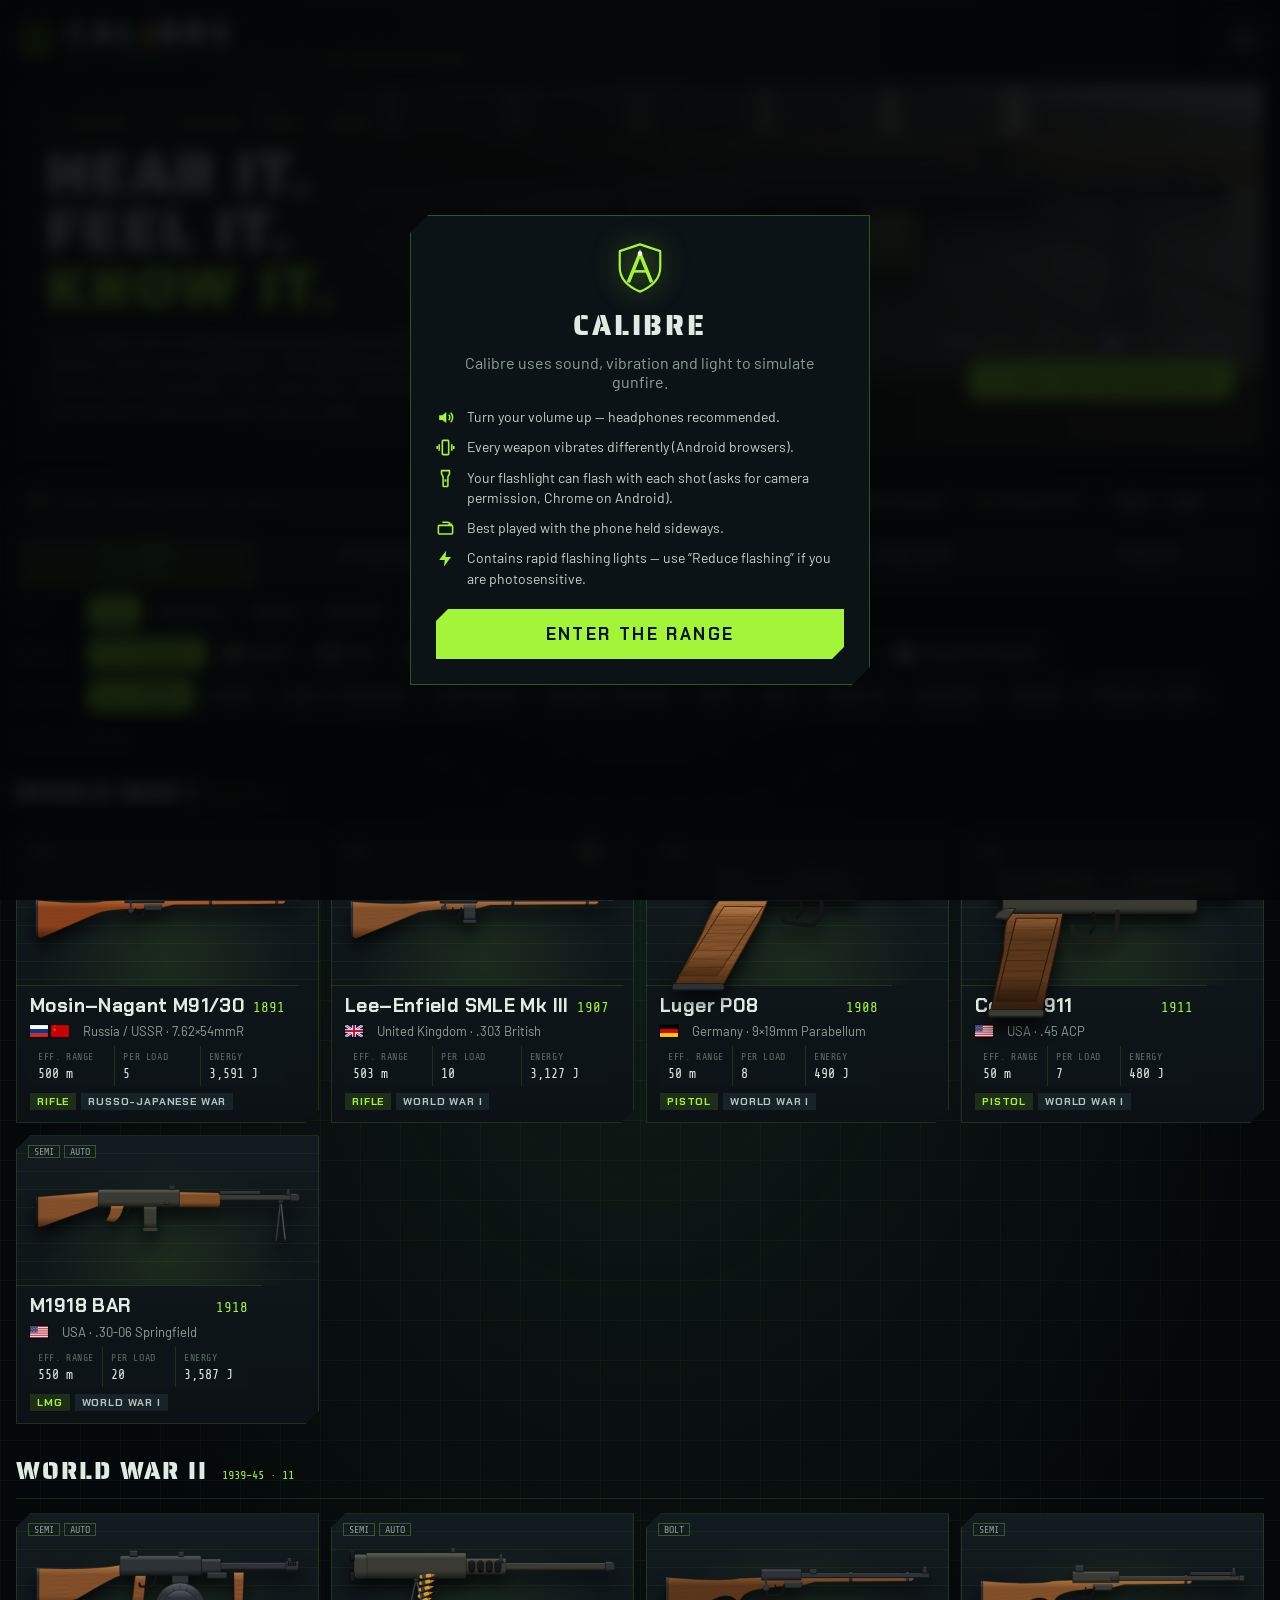
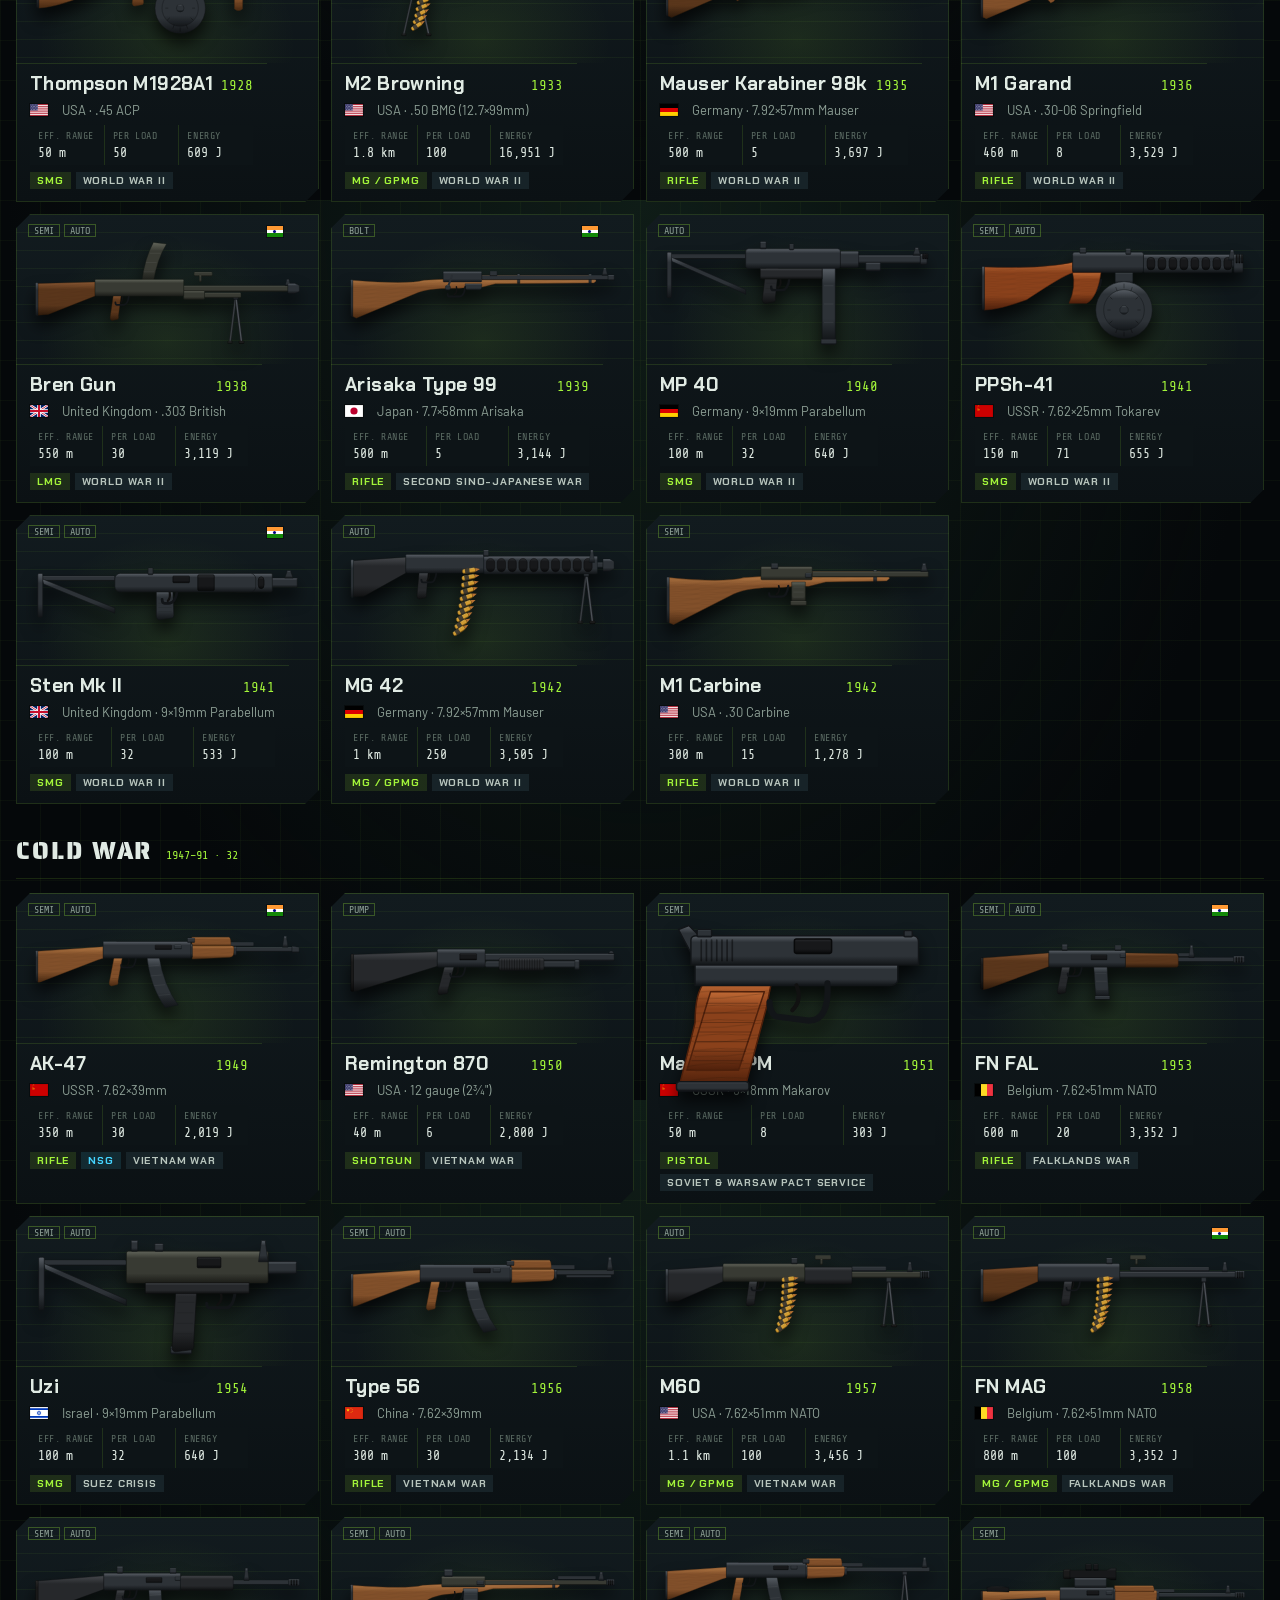
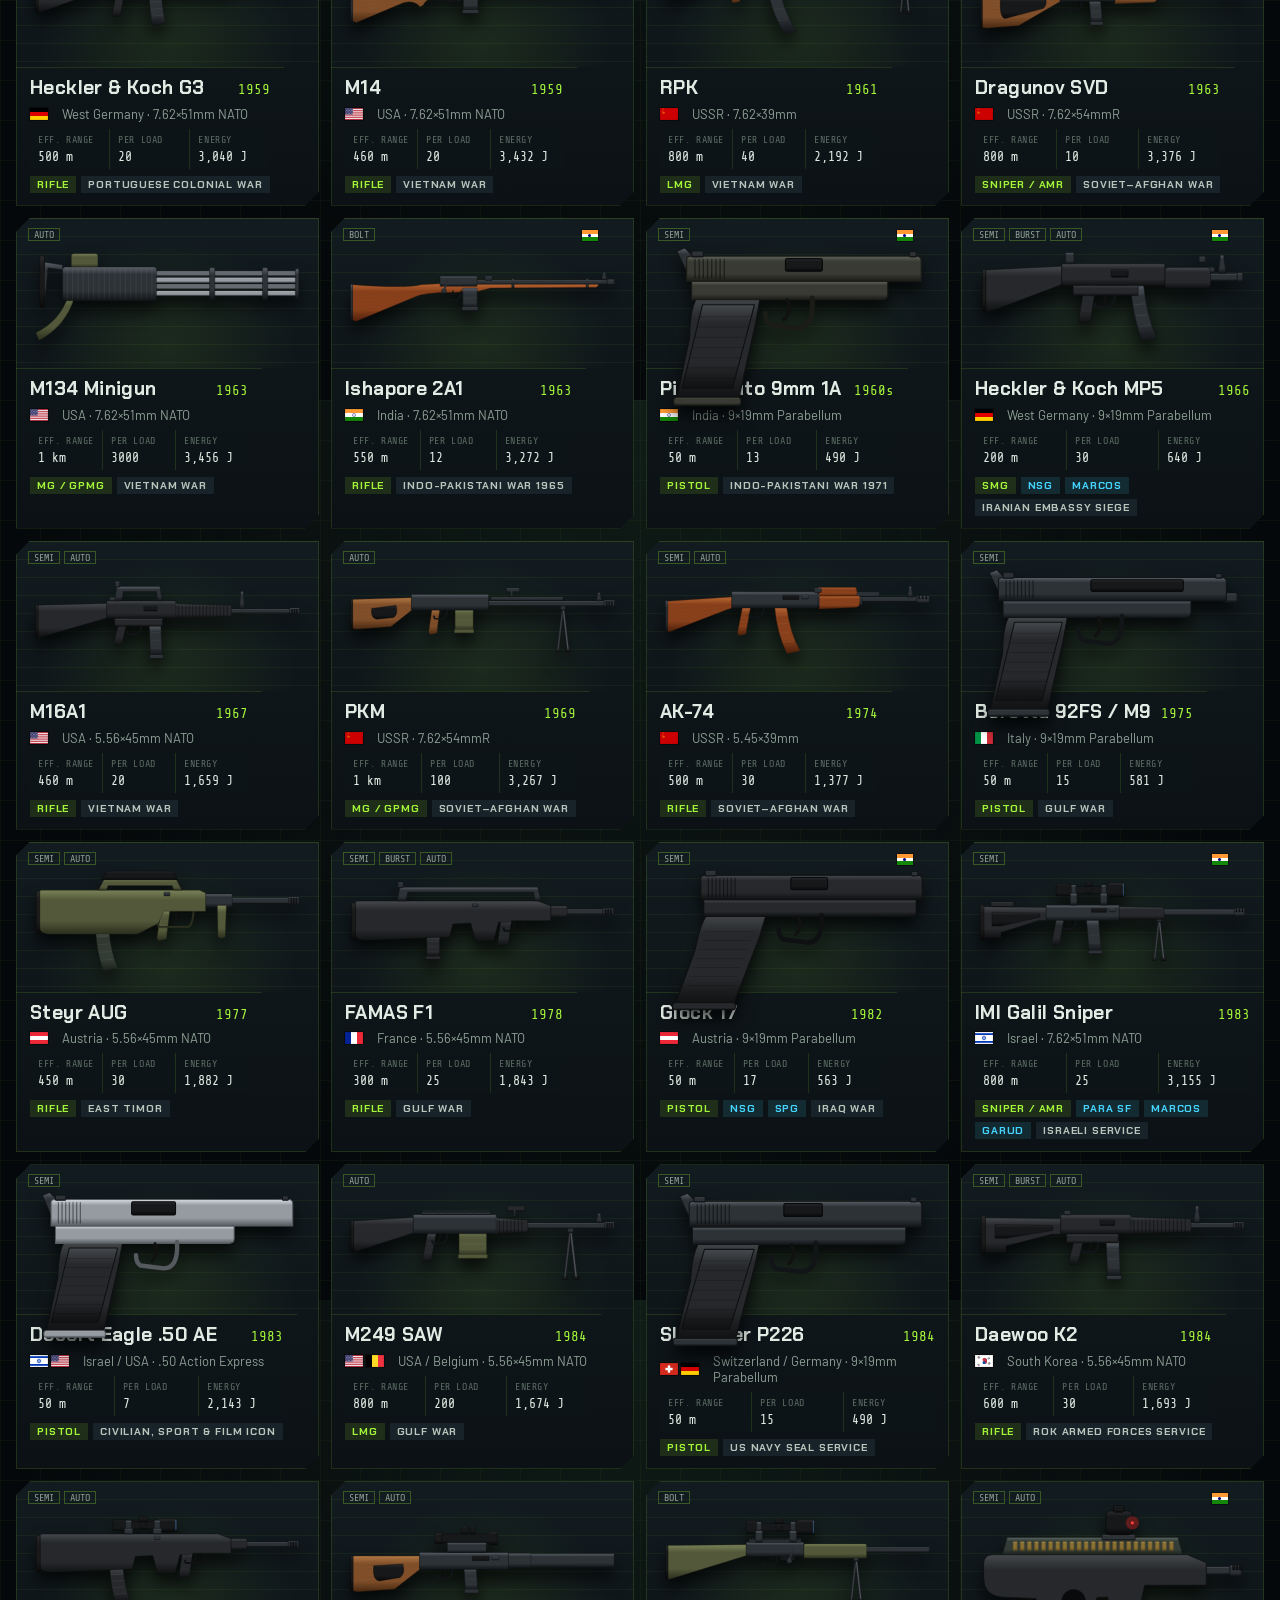
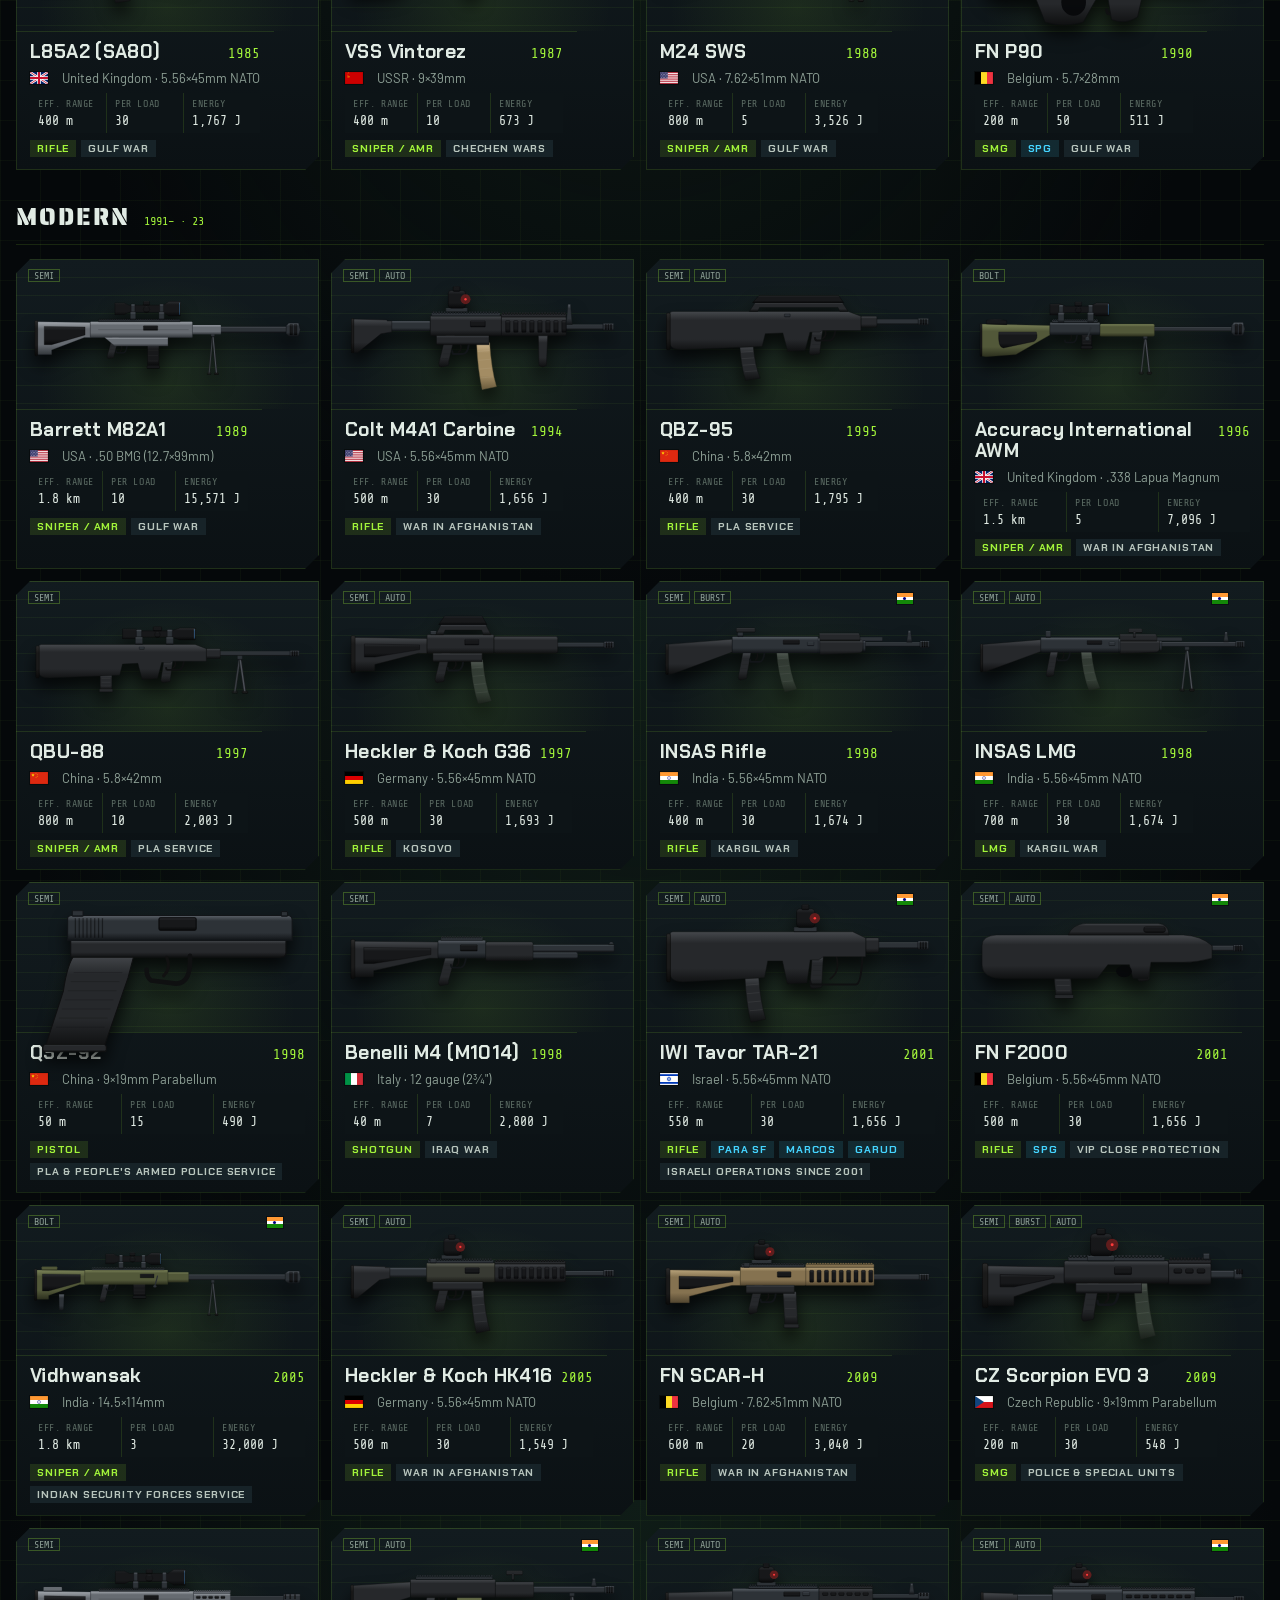
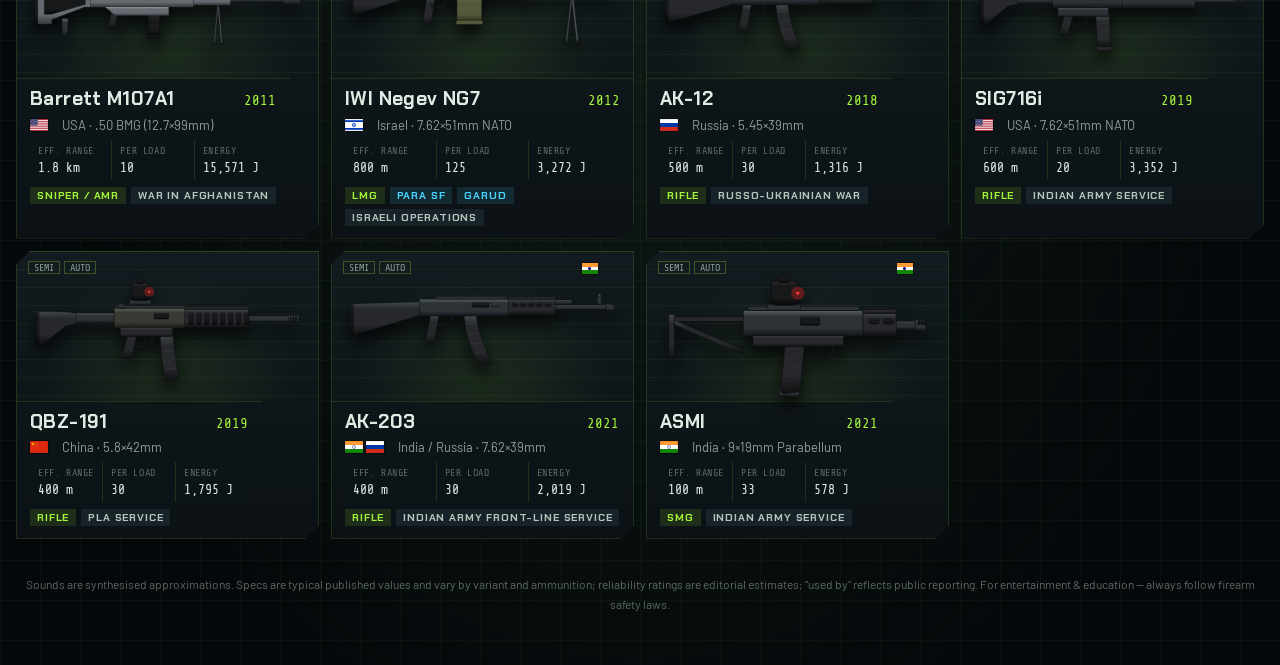
==== index.html @ 533b9656 "Infinite ammo drains the strip, working Feel-one-shot, rebrand to ARTIN Studios - Infinite ammo stil" ====
<!doctype html>
<html lang="en">
<head>
  <meta charset="utf-8" />
  <meta name="viewport" content="width=device-width, initial-scale=1, viewport-fit=cover" />
  <title>Calibre — Gun Simulator &amp; Field Manual · ARTIN Studios</title>
  <meta name="description" content="Calibre by ARTIN Studios — Realistic gun sound simulator with per-weapon vibration and flashlight effects, plus a field manual of famous firearms — including Indian service weapons." />
  <meta name="theme-color" content="#06090b" />
  <link rel="manifest" href="manifest.webmanifest" />
  <link rel="icon" href="icons/icon.svg" type="image/svg+xml" />
  <link rel="apple-touch-icon" href="icons/icon-192.png" />
  <meta name="mobile-web-app-capable" content="yes" />
  <meta name="apple-mobile-web-app-status-bar-style" content="black-translucent" />
  <link rel="preconnect" href="https://fonts.googleapis.com" />
  <link rel="preconnect" href="https://fonts.gstatic.com" crossorigin />
  <link href="https://fonts.googleapis.com/css2?family=Saira+Stencil+One&family=Chakra+Petch:wght@500;600;700&family=Barlow:wght@400;500;600&family=Share+Tech+Mono&display=swap" rel="stylesheet" />
  <link rel="stylesheet" href="css/app.css" />
</head>
<body>
  <svg width="0" height="0" style="position:absolute" aria-hidden="true">
    <defs>
      <symbol id="i-back" viewBox="0 0 24 24"><path d="M15 5l-7 7 7 7" fill="none" stroke="currentColor" stroke-width="2.4" stroke-linecap="square"/></symbol>
      <symbol id="i-next" viewBox="0 0 24 24"><path d="M9 5l7 7-7 7" fill="none" stroke="currentColor" stroke-width="2.4" stroke-linecap="square"/></symbol>
      <symbol id="i-intel" viewBox="0 0 24 24"><path d="M4 4h16v16H4z" fill="none" stroke="currentColor" stroke-width="2"/><path d="M8 9h8M8 13h8M8 17h5" stroke="currentColor" stroke-width="2"/></symbol>
      <symbol id="i-star" viewBox="0 0 24 24"><path d="M12 3l2.7 5.6 6.1.9-4.4 4.3 1 6.1L12 17l-5.4 2.9 1-6.1-4.4-4.3 6.1-.9z" fill="currentColor"/></symbol>
      <symbol id="i-star-o" viewBox="0 0 24 24"><path d="M12 3l2.7 5.6 6.1.9-4.4 4.3 1 6.1L12 17l-5.4 2.9 1-6.1-4.4-4.3 6.1-.9z" fill="none" stroke="currentColor" stroke-width="1.8" stroke-linejoin="round"/></symbol>
      <symbol id="i-gear" viewBox="0 0 24 24"><path d="M12 8.5a3.5 3.5 0 100 7 3.5 3.5 0 000-7z" fill="none" stroke="currentColor" stroke-width="2"/><path d="M19.4 13.5l1.6 1.2-1.8 3.1-1.9-.7a7 7 0 01-1.7 1l-.3 2h-3.6l-.3-2a7 7 0 01-1.7-1l-1.9.7-1.8-3.1 1.6-1.2a7 7 0 010-2l-1.6-1.2 1.8-3.1 1.9.7a7 7 0 011.7-1l.3-2h3.6l.3 2a7 7 0 011.7 1l1.9-.7 1.8 3.1-1.6 1.2a7 7 0 010 2z" fill="none" stroke="currentColor" stroke-width="1.6" stroke-linejoin="round"/></symbol>
      <symbol id="i-full" viewBox="0 0 24 24"><path d="M4 9V4h5M15 4h5v5M20 15v5h-5M9 20H4v-5" fill="none" stroke="currentColor" stroke-width="2.2"/></symbol>
      <symbol id="i-sound" viewBox="0 0 24 24"><path d="M4 9h4l5-4v14l-5-4H4z" fill="currentColor"/><path d="M16 8.5a5 5 0 010 7M18.5 6a8.5 8.5 0 010 12" fill="none" stroke="currentColor" stroke-width="2"/></symbol>
      <symbol id="i-vibe" viewBox="0 0 24 24"><rect x="8" y="3" width="8" height="18" rx="1" fill="none" stroke="currentColor" stroke-width="2"/><path d="M4 8v8M20 8v8M1.5 10v4M22.5 10v4" stroke="currentColor" stroke-width="2"/></symbol>
      <symbol id="i-flash" viewBox="0 0 24 24"><path d="M13 2L4 14h7l-1 8 9-12h-7z" fill="currentColor"/></symbol>
      <symbol id="i-torch" viewBox="0 0 24 24"><path d="M7 2h10v4l-2 4v11a1 1 0 01-1 1h-4a1 1 0 01-1-1V10L7 6z" fill="none" stroke="currentColor" stroke-width="2" stroke-linejoin="round"/><path d="M12 13v3" stroke="currentColor" stroke-width="2.4"/></symbol>
      <symbol id="i-shake" viewBox="0 0 24 24"><rect x="7" y="4" width="10" height="16" rx="1" transform="rotate(-12 12 12)" fill="none" stroke="currentColor" stroke-width="2"/><path d="M3 7l-1 3M21 14l1 3M4 15l-1 2M20 6l1-2" stroke="currentColor" stroke-width="2"/></symbol>
      <symbol id="i-map" viewBox="0 0 24 24"><path d="M2 19l6-10 4 6 3-4 7 8z" fill="none" stroke="currentColor" stroke-width="2" stroke-linejoin="round"/><circle cx="17" cy="6" r="2.4" fill="currentColor"/></symbol>
      <symbol id="i-reload" viewBox="0 0 24 24"><path d="M20 12a8 8 0 11-2.3-5.6" fill="none" stroke="currentColor" stroke-width="2.4"/><path d="M20 4v5h-5" fill="none" stroke="currentColor" stroke-width="2.4"/></symbol>
      <symbol id="i-search" viewBox="0 0 24 24"><circle cx="11" cy="11" r="7" fill="none" stroke="currentColor" stroke-width="2.2"/><path d="M20 20l-4-4" stroke="currentColor" stroke-width="2.4"/></symbol>
      <symbol id="i-close" viewBox="0 0 24 24"><path d="M6 6l12 12M18 6L6 18" stroke="currentColor" stroke-width="2.4"/></symbol>
      <symbol id="i-play" viewBox="0 0 24 24"><path d="M7 4l13 8-13 8z" fill="currentColor"/></symbol>
      <symbol id="i-rotate" viewBox="0 0 24 24"><rect x="3" y="8" width="18" height="11" rx="1.5" fill="none" stroke="currentColor" stroke-width="2"/><path d="M8 4h6a4 4 0 014 4" fill="none" stroke="currentColor" stroke-width="2"/><path d="M16 6l2 2 2-2" fill="none" stroke="currentColor" stroke-width="2"/></symbol>
      <symbol id="i-mark" viewBox="0 0 64 64"><path class="v-hex" pathLength="1" d="M32 4 L56 12 V31 C56 45 46 54 32 60 C18 54 8 45 8 31 V12 Z" fill="none" stroke="currentColor" stroke-width="2.6" stroke-linejoin="round"/>
        <g class="v-bolt" fill="none" stroke="currentColor" stroke-width="4.2" stroke-linecap="square" stroke-linejoin="miter">
          <path pathLength="1" d="M19 47 L32 15 L45 47"/>
        </g>
        <path class="v-ticks" pathLength="1" d="M24 36 H40" fill="none" stroke="currentColor" stroke-width="3" stroke-linecap="square"/>
        <circle class="v-core" cx="32" cy="15" r="2.8" fill="#fff"/></symbol>
      <symbol id="i-bullet" viewBox="0 0 10 40"><path d="M5 0 Q10 8 9.4 14 L9.4 16 L0.6 16 L0.6 14 Q0 8 5 0Z" fill="#c26d3a"/><rect x="0.6" y="16" width="8.8" height="22" fill="#d6a84a"/><rect x="0" y="37" width="10" height="3" fill="#a07a2a"/></symbol>
      <symbol id="i-logo" viewBox="0 0 32 32"><path d="M16 2l12 7v14l-12 7-12-7V9z" fill="none" stroke="currentColor" stroke-width="2"/><circle cx="16" cy="16" r="6" fill="none" stroke="currentColor" stroke-width="2"/><path d="M16 6v5M16 21v5M6 16h5M21 16h5" stroke="currentColor" stroke-width="2"/><circle cx="16" cy="16" r="1.8" fill="currentColor"/></symbol>
    </defs>
  </svg>

  <!-- ============================== SPLASH ============================== -->
  <div class="splash" id="splash" aria-hidden="true">
    <div class="splash-in">
      <svg class="splash-mark" viewBox="0 0 64 64"><path class="v-hex" pathLength="1" d="M32 4 L56 12 V31 C56 45 46 54 32 60 C18 54 8 45 8 31 V12 Z" fill="none" stroke="currentColor" stroke-width="2.6" stroke-linejoin="round"/>
        <g class="v-bolt" fill="none" stroke="currentColor" stroke-width="4.2" stroke-linecap="square" stroke-linejoin="miter">
          <path pathLength="1" d="M19 47 L32 15 L45 47"/>
        </g>
        <path class="v-ticks" pathLength="1" d="M24 36 H40" fill="none" stroke="currentColor" stroke-width="3" stroke-linecap="square"/>
        <circle class="v-core" cx="32" cy="15" r="2.8" fill="#fff"/></svg>
      <div class="splash-studio">ARTIN <span>STUDIOS</span></div>
      <div class="splash-game wordmark">CAL<svg class="bi"><use href="#i-bullet"/></svg>BRE</div>
    </div>
  </div>

  <!-- ============================== ARMORY ============================== -->
  <main id="view-armory" class="view" aria-label="Armory">
    <header class="arm-head">
      <div class="brand">
        <svg class="brand-mark"><use href="#i-mark"/></svg>
        <div><h1 class="wordmark">CAL<svg class="bi"><use href="#i-bullet"/></svg>BRE</h1><p>Gun simulator · Field manual · <b>by ARTIN Studios</b></p></div>
      </div>
      <button class="icon-btn" data-action="settings" aria-label="Settings"><svg><use href="#i-gear"/></svg></button>
    </header>

    <section class="hero" id="hero">
      <div class="hero-scene" id="hero-scene"></div>
      <div class="hero-copy">
        <span class="eyebrow"><span id="stat-count">0</span> weapons · <span id="stat-countries">0</span> nations · 1891 → today</span>
        <h2>Hear it.<br />Feel it.<br /><em>Know it.</em></h2>
        <p>Every weapon has its own synthesised report, its own vibration signature and its own muzzle flash — mirrored through your phone's motor and flashlight. Then study range, ammunition, heat and how it holds up in desert, snow or jungle.</p>
      </div>
      <button class="hero-feat" id="hero-feat"></button>
    </section>

    <section class="filters" aria-label="Filters">
      <div class="filter-top">
        <label class="search"><svg><use href="#i-search"/></svg><input id="q" type="search" placeholder="Search: AK, Kargil, NSG, 7.62, India…" autocomplete="off" /></label>
        <button class="chip chip-india" id="india-only" aria-pressed="false"><i class="tri"></i>Indian service &amp; origin</button>
        <button class="chip chip-fav" id="fav-only" aria-pressed="false"><svg><use href="#i-star"/></svg>Favorites</button>
        <select id="sort" aria-label="Sort">
          <option value="year">Sort · Year</option>
          <option value="name">Sort · Name</option>
          <option value="range">Sort · Range</option>
          <option value="energy">Sort · Power</option>
          <option value="rpm">Sort · Fire rate</option>
          <option value="recoil">Sort · Recoil</option>
        </select>
      </div>
      <div class="seg" id="era-tabs" role="tablist" aria-label="Era"></div>
      <div class="frow"><span class="flabel">Type</span><div class="chips" id="type-chips" role="group" aria-label="Type"></div></div>
      <div class="frow"><span class="flabel">Origin</span><div class="chips" id="region-chips" role="group" aria-label="Origin"></div></div>
      <div class="frow"><span class="flabel">Used by</span><div class="chips" id="user-chips" role="group" aria-label="Used by"></div></div>
    </section>

    <p class="result-count" id="result-count"></p>
    <section id="grid" class="grid" aria-live="polite"></section>
    <p class="empty" id="empty" hidden>No weapons match those filters.</p>

    <footer class="foot">
      <p>Sounds are synthesised approximations. Specs are typical published values and vary by variant and ammunition; reliability ratings are editorial estimates; "used by" reflects public reporting. For entertainment &amp; education — always follow firearm safety laws.</p>
    </footer>
  </main>

  <!-- ============================== SIMULATOR ============================== -->
  <main id="view-sim" class="view" hidden aria-label="Simulator">
    <section class="stage" id="stage">
      <div class="scene" id="scene"></div>
      <canvas id="weather" class="weather"></canvas>
      <div class="vignette"></div>
      <div class="gun-shadow" id="gun-shadow"></div>
      <div class="gun-wrap" id="gun-wrap"></div>
      <canvas id="fx" class="fx"></canvas>
      <i class="bracket tl"></i><i class="bracket tr"></i><i class="bracket bl"></i><i class="bracket br"></i>

      <header class="sim-top">
        <div class="sim-left">
          <button class="icon-btn" data-action="back" aria-label="Back to armory"><svg><use href="#i-back"/></svg></button>
          <button class="icon-btn" data-action="info" aria-label="Field manual"><svg><use href="#i-intel"/></svg></button>
          <button class="icon-btn fav" data-action="fav" aria-label="Favorite"><svg><use href="#i-star-o"/></svg></button>
        </div>
        <div class="sim-title">
          <h1 id="w-name">—</h1>
          <p id="w-meta"></p>
        </div>
        <div class="sim-right" role="toolbar" aria-label="Effects">
          <button class="tog" data-tog="sound" aria-label="Sound" title="Sound"><svg><use href="#i-sound"/></svg></button>
          <button class="tog" data-tog="vibrate" aria-label="Vibration" title="Vibration"><svg><use href="#i-vibe"/></svg></button>
          <button class="tog" data-tog="flash" aria-label="Screen flash" title="Screen flash"><svg><use href="#i-flash"/></svg></button>
          <button class="tog" data-tog="torch" aria-label="Flashlight" title="Camera flashlight"><svg><use href="#i-torch"/></svg></button>
          <button class="tog" data-tog="shake" aria-label="Shake to fire" title="Shake to fire"><svg><use href="#i-shake"/></svg></button>
          <span class="divider"></span>
          <button class="icon-btn" data-action="scenes" aria-label="Environment" title="Environment"><svg><use href="#i-map"/></svg></button>
          <button class="icon-btn" data-action="settings" aria-label="Settings"><svg><use href="#i-gear"/></svg></button>
          <button class="icon-btn" data-action="fullscreen" aria-label="Fullscreen"><svg><use href="#i-full"/></svg></button>
        </div>
      </header>

      <aside class="intel" id="intel" aria-label="Key points"></aside>
      <button class="env-tag" id="env-tag" data-action="scenes"></button>

      <button class="nav prev" data-action="prev" aria-label="Previous weapon"><svg><use href="#i-back"/></svg></button>
      <button class="nav next" data-action="next" aria-label="Next weapon"><svg><use href="#i-next"/></svg></button>
      <div class="hint" id="hint">Tap &amp; hold the weapon to fire</div>
      <div class="reload-banner" id="reload-banner" hidden>EMPTY — RELOAD</div>
    </section>

    <section class="hud">
      <div class="modes" id="modes" role="radiogroup" aria-label="Fire mode"></div>
      <div class="ammo">
        <div class="ammo-strip" id="ammo-strip"></div>
        <div class="ammo-meta"><span id="ammo-count">0 / 0</span><span id="ammo-cal"></span><span id="heat-wrap" title="Barrel heat"><b>HEAT</b><i class="heat"><i id="heat"></i></i></span></div>
      </div>
      <div class="hud-actions">
        <div class="rmode" role="group" aria-label="Reload mode"><span>RELOAD</span><div><button data-action="rmode" data-rmode="manual" aria-pressed="true" title="You reload by tapping RELOAD (or R)">MANUAL</button><button data-action="rmode" data-rmode="auto" aria-pressed="false" title="Reloads automatically when empty">AUTO</button></div></div>
        <button class="reload" data-action="reload" aria-label="Reload"><svg><use href="#i-reload"/></svg><span>Reload</span><i class="ring"></i></button>
        <button class="trigger" id="trigger" aria-label="Fire"><span>FIRE</span></button>
      </div>
    </section>

    <aside class="manual" id="manual" aria-label="Field manual">
      <div class="manual-handle" data-action="info"></div>
      <header class="manual-head">
        <h2 id="manual-title">Field manual</h2>
        <button class="icon-btn sm" data-action="info" aria-label="Close"><svg><use href="#i-close"/></svg></button>
      </header>
      <nav class="tabs" id="tabs" role="tablist">
        <button role="tab" data-tab="intel" aria-selected="true">Key points</button>
        <button role="tab" data-tab="overview">History</button>
        <button role="tab" data-tab="how">Mechanism</button>
        <button role="tab" data-tab="feel">Feel</button>
      </nav>
      <div class="tab-body" id="tab-body"></div>
    </aside>
    <div class="flash-overlay" id="flash-overlay"></div>

    <div class="rotate" id="rotate" hidden>
      <svg><use href="#i-rotate"/></svg>
      <p>Rotate your phone for the full range experience</p>
      <button class="btn-ghost" id="rotate-skip">Continue in portrait</button>
    </div>
  </main>

  <!-- ============================== DIALOGS ============================== -->
  <dialog id="scenes" class="sheet wide">
    <form method="dialog">
      <header><h2>Environment</h2><button class="icon-btn sm" value="close" aria-label="Close"><svg><use href="#i-close"/></svg></button></header>
      <p class="set-note">Changes the backdrop, echo, what the cases land on, weather — and shows how reliable the current weapon is there.</p>
      <div class="scene-grid" id="scene-grid"></div>
    </form>
  </dialog>

  <dialog id="settings" class="sheet">
    <form method="dialog">
      <header><h2>Settings</h2><button class="icon-btn sm" value="close" aria-label="Close"><svg><use href="#i-close"/></svg></button></header>
      <div class="set-grid">
        <label class="set"><span>Gun volume</span><input type="range" id="s-volume" min="0" max="1" step="0.05" /></label>
        <label class="set"><span>Ambient sound</span><input type="range" id="s-amb" min="0" max="1" step="0.05" /></label>
        <label class="set"><span>Vibration strength</span><input type="range" id="s-haptic" min="0.4" max="1.6" step="0.1" /></label>
        <label class="set sw"><span>Infinite ammo</span><input type="checkbox" id="s-infinite" /></label>
        <label class="set sw"><span>Auto reload when empty</span><input type="checkbox" id="s-autoreload" /></label>
        <label class="set sw"><span>Recoil &amp; camera shake</span><input type="checkbox" id="s-recoil" /></label>
        <label class="set sw"><span>Shell casings &amp; smoke</span><input type="checkbox" id="s-particles" /></label>
        <label class="set sw"><span>Weather effects</span><input type="checkbox" id="s-weather" /></label>
        <label class="set sw"><span>Reduce flashing (photosensitivity)</span><input type="checkbox" id="s-softflash" /></label>
      </div>
      <p class="set-note" id="cap-note"></p>
      <p class="set-keys"><b>Keyboard:</b> <kbd>Space</kbd> fire · <kbd>R</kbd> reload · <kbd>M</kbd> mode · <kbd>←</kbd><kbd>→</kbd> switch · <kbd>E</kbd> environment · <kbd>I</kbd> manual · <kbd>F</kbd> fullscreen</p>
    </form>
  </dialog>

  <div class="gate" id="gate" hidden>
    <div class="gate-card">
      <svg class="gate-mark"><use href="#i-mark"/></svg>
      <h2>Calibre</h2>
      <p>Calibre uses sound, vibration and light to simulate gunfire.</p>
      <ul>
        <li><svg><use href="#i-sound"/></svg><span>Turn your volume up — headphones recommended.</span></li>
        <li><svg><use href="#i-vibe"/></svg><span>Every weapon vibrates differently (Android browsers).</span></li>
        <li><svg><use href="#i-torch"/></svg><span>Your flashlight can flash with each shot (asks for camera permission, Chrome on Android).</span></li>
        <li><svg><use href="#i-rotate"/></svg><span>Best played with the phone held sideways.</span></li>
        <li><svg><use href="#i-flash"/></svg><span>Contains rapid flashing lights — use “Reduce flashing” if you are photosensitive.</span></li>
      </ul>
      <button class="btn-primary" id="gate-go">Enter the range</button>
    </div>
  </div>

  <div class="toast" id="toast" role="status" aria-live="polite"></div>
  <script type="module" src="js/app.js"></script>
</body>
</html>
---- css/app.css ----
/* ARSENAL — tactical HUD theme */
:root {
  --bg: #05080a;
  --bg-2: #0a0f12;
  --panel: rgba(9, 15, 18, 0.82);
  --panel-solid: #0c1316;
  --panel-2: #111a1e;
  --panel-3: #172328;
  --line: rgba(163, 245, 58, 0.13);
  --line-2: rgba(163, 245, 58, 0.28);
  --text: #e1ebe4;
  --muted: #8ea096;
  --dim: #5b6b63;
  --acc: #a3f53a;
  --acc-ink: #0b1402;
  --acc-soft: rgba(163, 245, 58, 0.12);
  --cyan: #45d4ff;
  --red: #ff3b3b;
  --amber: #ffc23a;
  --brass: #d8a94a;
  --cut: 10px;
  --f-display: 'Saira Stencil One', 'Impact', sans-serif;
  --f-ui: 'Chakra Petch', 'Barlow', system-ui, sans-serif;
  --f-body: 'Barlow', system-ui, -apple-system, 'Segoe UI', sans-serif;
  --f-mono: 'Share Tech Mono', ui-monospace, monospace;
  --safe-l: env(safe-area-inset-left, 0px);
  --safe-r: env(safe-area-inset-right, 0px);
  --safe-b: env(safe-area-inset-bottom, 0px);
  color-scheme: dark;
}

* { box-sizing: border-box; }
html, body { margin: 0; height: 100%; }
body {
  background: var(--bg);
  background-image:
    linear-gradient(rgba(163, 245, 58, 0.035) 1px, transparent 1px),
    linear-gradient(90deg, rgba(163, 245, 58, 0.035) 1px, transparent 1px),
    radial-gradient(ellipse at 50% 0%, #0f1c17, transparent 70%);
  background-size: 40px 40px, 40px 40px, 100% 100%;
  color: var(--text); font-family: var(--f-body); -webkit-font-smoothing: antialiased; -webkit-tap-highlight-color: transparent;
  overflow-x: hidden;
}
button, select, input { font: inherit; color: inherit; }
button { cursor: pointer; }
[hidden] { display: none !important; }
svg { display: block; }
:focus-visible { outline: 2px solid var(--acc); outline-offset: 2px; }

.cut, .icon-btn, .chip, .card, .btn-primary, .btn-ghost, .mode, .reload, .tile, .sheet, .gate-card, .hero, .search, select, .seg, .intel, .env-tag, .scene-card {
  clip-path: polygon(var(--cut) 0, 100% 0, 100% calc(100% - var(--cut)), calc(100% - var(--cut)) 100%, 0 100%, 0 var(--cut));
}

/* ---------------------------------------------------------- controls */
.icon-btn {
  --cut: 7px; width: 42px; height: 42px; border: 0; display: grid; place-items: center; flex: none;
  background: linear-gradient(180deg, rgba(30, 44, 40, 0.9), rgba(12, 19, 22, 0.9)); color: var(--text);
  box-shadow: inset 0 0 0 1px var(--line-2); transition: color 0.15s, background 0.15s, transform 0.1s;
}
.icon-btn svg { width: 20px; height: 20px; }
.icon-btn:hover { color: var(--acc); }
.icon-btn:active { transform: scale(0.93); }
.icon-btn.sm { width: 34px; height: 34px; }
.icon-btn.sm svg { width: 16px; height: 16px; }
.icon-btn.fav.on { color: var(--amber); }

.chip {
  --cut: 6px; display: inline-flex; align-items: center; gap: 7px; padding: 7px 13px; border: 0; white-space: nowrap;
  background: var(--panel-2); color: var(--muted); box-shadow: inset 0 0 0 1px var(--line);
  font-family: var(--f-ui); font-weight: 600; font-size: 14px; letter-spacing: 0.04em; text-transform: uppercase; transition: all 0.15s;
}
.chip svg { width: 14px; height: 14px; }
.chip:hover { color: var(--text); }
.chip[aria-pressed='true'] { background: var(--acc); color: var(--acc-ink); box-shadow: none; }
.chip-fav svg { color: var(--amber); }
.chip-fav[aria-pressed='true'] svg { color: var(--acc-ink); }
.tri { width: 16px; height: 11px; flex: none; background: linear-gradient(#ff9933 0 33%, #fff 33% 66%, #138808 66%); box-shadow: 0 0 0 1px rgba(0, 0, 0, 0.4); position: relative; }
.tri::after { content: ''; position: absolute; left: 6px; top: 4px; width: 3px; height: 3px; border-radius: 50%; background: #000080; }

select { --cut: 6px; background: var(--panel-2); border: 0; box-shadow: inset 0 0 0 1px var(--line); padding: 8px 12px; font-family: var(--f-ui); font-weight: 600; font-size: 14px; text-transform: uppercase; }

.btn-primary {
  --cut: 12px; display: inline-flex; align-items: center; justify-content: center; gap: 8px; border: 0; padding: 14px 24px;
  background: var(--acc); color: var(--acc-ink); font-family: var(--f-ui); font-weight: 700; font-size: 17px; letter-spacing: 0.14em; text-transform: uppercase;
}
.btn-primary:active { transform: translateY(1px); }
.btn-ghost {
  --cut: 7px; display: inline-flex; align-items: center; gap: 8px; padding: 9px 14px; border: 0; background: var(--panel-2); box-shadow: inset 0 0 0 1px var(--line-2);
  font-family: var(--f-ui); font-weight: 700; letter-spacing: 0.1em; text-transform: uppercase; font-size: 13px;
}
.btn-ghost svg { width: 14px; height: 14px; color: var(--acc); }

/* ============================================================== ARMORY */
#view-armory { max-width: 1320px; margin: 0 auto; padding: 16px max(16px, var(--safe-l)) 40px max(16px, var(--safe-r)); }
.arm-head { display: flex; align-items: center; justify-content: space-between; margin-bottom: 16px; }
.brand { display: flex; align-items: center; gap: 12px; }
.brand-mark { width: 40px; height: 40px; color: var(--acc); filter: drop-shadow(0 0 10px rgba(163, 245, 58, 0.5)); }
.brand h1 { font-size: 32px; margin: 0; line-height: 1; }
.brand p { margin: 3px 0 0; color: var(--muted); font-family: var(--f-ui); font-weight: 600; letter-spacing: 0.22em; text-transform: uppercase; font-size: 11px; }

.hero { --cut: 18px; position: relative; display: grid; grid-template-columns: minmax(0, 1fr) minmax(0, 1.15fr); gap: 16px; align-items: center; padding: 30px; overflow: hidden; margin-bottom: 18px; min-height: 300px; isolation: isolate; }
.hero-scene { position: absolute; inset: 0; z-index: -2; }
.hero-scene svg { width: 100%; height: 100%; }
.hero::before { content: ''; position: absolute; inset: 0; z-index: -1; background: linear-gradient(90deg, rgba(5, 8, 10, 0.95) 0%, rgba(5, 8, 10, 0.75) 45%, rgba(5, 8, 10, 0.15) 100%); }
.eyebrow { font-family: var(--f-mono); letter-spacing: 0.12em; text-transform: uppercase; font-size: 13px; color: var(--acc); }
.hero h2 { font-family: var(--f-display); font-weight: 400; font-size: clamp(34px, 5vw, 60px); line-height: 0.95; margin: 12px 0 14px; letter-spacing: 0.04em; text-transform: uppercase; }
.hero h2 em { font-style: normal; color: var(--acc); }
.hero p { color: #c3cec7; line-height: 1.55; margin: 0; max-width: 52ch; font-size: 15px; }
.hero-feat { border: 0; background: none; padding: 0; position: relative; display: grid; gap: 10px; justify-items: end; color: inherit; text-align: right; }
.hero-feat .art { width: 100%; height: 190px; display: grid; place-items: center; }
.hero-feat .art svg { width: 100%; height: 100%; filter: drop-shadow(0 20px 18px rgba(0, 0, 0, 0.7)); transition: transform 0.4s; }
.hero-feat:hover .art svg { transform: scale(1.03) rotate(-1deg); }
.hero-feat .cta { --cut: 8px; display: inline-flex; align-items: center; gap: 10px; padding: 10px 16px; background: var(--acc); color: var(--acc-ink); font-family: var(--f-ui); font-weight: 700; letter-spacing: 0.12em; text-transform: uppercase; font-size: 14px; clip-path: polygon(8px 0, 100% 0, 100% calc(100% - 8px), calc(100% - 8px) 100%, 0 100%, 0 8px); }
.hero-feat .cta svg { width: 14px; height: 14px; }
.hero-feat .fstats { display: flex; gap: 14px; font-family: var(--f-mono); font-size: 13px; color: #d8e3dc; text-shadow: 0 1px 2px #000; }
.hero-feat .fstats b { color: var(--acc); font-weight: 400; }

.filters { display: grid; gap: 10px; margin-bottom: 12px; position: sticky; top: 0; z-index: 5; padding: 10px 0; background: linear-gradient(180deg, var(--bg) 82%, transparent); }
.filters > * { min-width: 0; }
.filter-top { display: flex; gap: 8px; align-items: center; flex-wrap: wrap; }
.search { --cut: 8px; flex: 1 1 260px; display: flex; align-items: center; gap: 10px; background: var(--panel-2); box-shadow: inset 0 0 0 1px var(--line); padding: 0 14px; min-width: 0; }
.search svg { width: 17px; height: 17px; color: var(--acc); flex: none; }
.search input { flex: 1; background: none; border: 0; outline: none; padding: 12px 0; font-size: 15px; min-width: 0; }
.search:focus-within { box-shadow: inset 0 0 0 1px var(--acc); }
.seg { --cut: 8px; display: flex; gap: 2px; padding: 3px; background: var(--panel-2); box-shadow: inset 0 0 0 1px var(--line); overflow-x: auto; scrollbar-width: none; }
.seg::-webkit-scrollbar, .chips::-webkit-scrollbar { display: none; }
.seg button { flex: 1 0 auto; border: 0; background: none; color: var(--muted); padding: 8px 14px; font-family: var(--f-ui); font-weight: 700; font-size: 14px; letter-spacing: 0.06em; text-transform: uppercase; white-space: nowrap; }
.seg button small { display: block; font-family: var(--f-mono); font-size: 11px; font-weight: 400; opacity: 0.7; }
.seg button[aria-selected='true'] { background: var(--acc-soft); color: var(--acc); box-shadow: inset 0 -2px 0 var(--acc); }
.frow { display: flex; align-items: center; gap: 10px; min-width: 0; }
.flabel { font-family: var(--f-mono); font-size: 12px; color: var(--dim); text-transform: uppercase; letter-spacing: 0.1em; white-space: nowrap; width: 62px; flex: none; }
.chips { display: flex; gap: 6px; overflow-x: auto; scrollbar-width: none; min-width: 0; }
.result-count { font-family: var(--f-mono); font-size: 12px; color: var(--dim); margin: 2px 0 10px; letter-spacing: 0.08em; text-transform: uppercase; }

.era-head { grid-column: 1 / -1; display: flex; align-items: baseline; gap: 14px; margin: 16px 0 2px; padding-bottom: 8px; border-bottom: 1px solid var(--line); }
.era-head h3 { font-family: var(--f-display); font-weight: 400; font-size: 24px; letter-spacing: 0.08em; margin: 0; text-transform: uppercase; }
.era-head span { font-family: var(--f-mono); font-size: 12px; color: var(--acc); }

.grid { display: grid; grid-template-columns: repeat(auto-fill, minmax(290px, 1fr)); gap: 12px; }
.card {
  --cut: 14px; position: relative; display: flex; flex-direction: column; text-align: left; padding: 0; border: 0; overflow: hidden;
  background: linear-gradient(180deg, #121b1f, #0b1114); box-shadow: inset 0 0 0 1px var(--line); transition: transform 0.15s, box-shadow 0.15s;
}
.card:hover { transform: translateY(-3px); box-shadow: inset 0 0 0 1px var(--acc); }
.card-art { height: 150px; padding: 18px 16px 10px; display: grid; place-items: center; position: relative;
  background: radial-gradient(ellipse at 50% 85%, rgba(163, 245, 58, 0.09), transparent 60%), linear-gradient(rgba(163, 245, 58, 0.05) 1px, transparent 1px) 0 0 / 100% 18px; }
.card-art svg { width: 100%; height: 100%; filter: drop-shadow(0 10px 8px rgba(0, 0, 0, 0.7)); }
.card-body { padding: 10px 14px 13px; border-top: 1px solid var(--line); display: grid; gap: 7px; }
.card-title { display: flex; justify-content: space-between; gap: 8px; align-items: baseline; }
.card h4 { margin: 0; font-family: var(--f-ui); font-weight: 700; font-size: 19px; letter-spacing: 0.02em; line-height: 1.1; }
.card .yr { font-family: var(--f-mono); color: var(--acc); font-size: 14px; }
.card .sub { color: var(--muted); font-size: 13px; display: flex; gap: 8px; align-items: center; }
.kstats { display: grid; grid-template-columns: repeat(3, 1fr); gap: 1px; background: var(--line); }
.kstats div { background: #0d1417; padding: 5px 8px; }
.kstats span { display: block; font-family: var(--f-mono); font-size: 10px; color: var(--dim); text-transform: uppercase; letter-spacing: 0.06em; }
.kstats b { font-family: var(--f-mono); font-weight: 400; font-size: 13px; color: var(--text); }
.card .tags { display: flex; gap: 5px; flex-wrap: wrap; }
.tag { font-family: var(--f-ui); font-weight: 700; font-size: 10.5px; letter-spacing: 0.08em; text-transform: uppercase; padding: 2px 7px; background: var(--panel-3); color: #b9c6be; }
.tag.t-type { background: var(--acc-soft); color: var(--acc); }
.tag.t-unit { background: rgba(69, 212, 255, 0.12); color: var(--cyan); }
.card .corner { position: absolute; top: 10px; left: 12px; display: flex; gap: 4px; z-index: 1; }
.card .corner i { font-style: normal; font-family: var(--f-mono); font-size: 10px; color: var(--muted); border: 1px solid var(--line-2); padding: 0 5px; }
.card .star { position: absolute; top: 9px; right: 12px; width: 18px; height: 18px; color: var(--amber); z-index: 1; }
.card .tri { position: absolute; top: 12px; right: 36px; z-index: 1; }
.empty { text-align: center; color: var(--muted); padding: 40px; }
.foot { margin-top: 36px; color: var(--dim); font-size: 12px; text-align: center; line-height: 1.6; }

/* ============================================================== SIMULATOR */
#view-sim { height: 100vh; height: 100dvh; display: grid; grid-template-columns: minmax(0, 1fr); grid-template-rows: minmax(0, 1fr) auto; grid-template-areas: 'stage' 'hud'; overflow: hidden; position: relative; background: #000; }
@media (min-width: 1100px) { #view-sim { grid-template-columns: minmax(0, 1fr) 390px; grid-template-areas: 'stage manual' 'hud manual'; } }

.stage { grid-area: stage; position: relative; min-height: 0; overflow: hidden; touch-action: none; user-select: none; -webkit-user-select: none; cursor: crosshair; }
.scene { position: absolute; inset: 0; }
.scene svg { width: 100%; height: 100%; }
.scene.swap { animation: fadeIn 0.5s; }
@keyframes fadeIn { from { opacity: 0; } }
.weather { position: absolute; inset: 0; width: 100%; height: 100%; pointer-events: none; }
.vignette { position: absolute; inset: 0; pointer-events: none; background:
  radial-gradient(ellipse 70% 60% at 50% 48%, transparent 40%, rgba(0, 0, 0, 0.55) 100%),
  linear-gradient(180deg, rgba(0, 0, 0, 0.55) 0%, transparent 22%, transparent 78%, rgba(0, 0, 0, 0.45) 100%); }
.gun-shadow { position: absolute; left: 22%; right: 22%; bottom: 7%; height: 7%; background: radial-gradient(ellipse at center, rgba(0, 0, 0, 0.55), transparent 70%); pointer-events: none; }
.gun-wrap { position: absolute; inset: 15% 12% 16% 12%; display: grid; place-items: center; will-change: transform; pointer-events: none; }
.gun-wrap svg { width: calc(var(--fit, 1) * 100%); height: calc(var(--fit, 1) * 100%); max-height: 100%; filter: drop-shadow(0 16px 14px rgba(0, 0, 0, 0.6)) drop-shadow(0 0 1px rgba(255, 255, 255, 0.25)); }
.gun-wrap.swap-in { animation: swapIn 0.35s cubic-bezier(.2, .9, .3, 1.2); }
@keyframes swapIn { from { opacity: 0; transform: translateX(var(--from, 40px)) scale(0.96); } }
.gun-wrap.cycling svg { animation: cycle 0.55s ease-in-out; }
@keyframes cycle { 30% { transform: rotate(4deg) translateY(4px); } 60% { transform: rotate(-1deg); } }
.gun-wrap.reloading svg { animation: reloadAnim var(--dur, 2s) ease-in-out; }
@keyframes reloadAnim { 15% { transform: rotate(-14deg) translateY(10px) scale(0.96); } 80% { transform: rotate(-14deg) translateY(10px) scale(0.96); } 92% { transform: rotate(2deg); } }
.weapon-svg .rotor { transform-box: fill-box; transform-origin: center; }
.gun-wrap.spinning .rotor { animation: spin 0.06s linear infinite; }
@keyframes spin { 50% { transform: translateY(3px); filter: blur(1px); } }
.fx { position: absolute; inset: 0; width: 100%; height: 100%; pointer-events: none; }
.bracket { position: absolute; width: 26px; height: 26px; border: 2px solid rgba(163, 245, 58, 0.55); pointer-events: none; }
.bracket.tl { top: 10px; left: 10px; border-right: 0; border-bottom: 0; }
.bracket.tr { top: 10px; right: 10px; border-left: 0; border-bottom: 0; }
.bracket.bl { bottom: 10px; left: 10px; border-right: 0; border-top: 0; }
.bracket.br { bottom: 10px; right: 10px; border-left: 0; border-top: 0; }

.sim-top { position: absolute; top: 0; left: 0; right: 0; display: grid; grid-template-columns: auto minmax(0, 1fr) auto; align-items: start; gap: 12px; padding: 14px max(18px, var(--safe-r)) 0 max(18px, var(--safe-l)); z-index: 4; }
.sim-left, .sim-right { display: flex; gap: 6px; align-items: center; }
.sim-right { justify-content: flex-end; }
.sim-right .divider { width: 1px; height: 26px; background: var(--line-2); margin: 0 4px; }
.sim-title { text-align: center; min-width: 0; }
.sim-title h1 { font-family: var(--f-display); font-weight: 400; margin: 0; font-size: clamp(24px, 3.6vw, 44px); letter-spacing: 0.08em; line-height: 1; white-space: nowrap; text-transform: uppercase; text-shadow: 0 2px 0 #000, 0 0 18px rgba(0, 0, 0, 0.8); }
.sim-title p { margin: 6px 0 0; display: flex; gap: 6px; justify-content: center; flex-wrap: wrap; max-height: 22px; overflow: hidden; }
.sim-title p span { font-family: var(--f-mono); font-size: 12px; letter-spacing: 0.06em; text-transform: uppercase; color: #dfe8e2; background: rgba(5, 8, 10, 0.7); padding: 2px 8px; box-shadow: inset 0 0 0 1px var(--line); display: inline-flex; align-items: center; gap: 6px; }
.sim-title p span.acc { color: var(--acc); }

.tog { --cut: 7px; position: relative; width: 42px; height: 42px; border: 0; background: rgba(9, 15, 18, 0.85); color: var(--dim); display: grid; place-items: center; box-shadow: inset 0 0 0 1px var(--line); transition: all 0.15s;
  clip-path: polygon(7px 0, 100% 0, 100% calc(100% - 7px), calc(100% - 7px) 100%, 0 100%, 0 7px); }
.tog svg { width: 19px; height: 19px; }
.tog::after { content: ''; position: absolute; width: 26px; height: 2px; background: var(--red); transform: rotate(-45deg); }
.tog.on { color: var(--acc-ink); background: var(--acc); box-shadow: none; }
.tog.on::after { display: none; }
.tog.na { opacity: 0.4; }
.tog:active { transform: scale(0.92); }

/* ---- intel rail (key points while firing) */
.intel { --cut: 10px; position: absolute; left: max(18px, var(--safe-l)); top: 96px; width: 210px; z-index: 3; padding: 10px 12px; background: var(--panel); box-shadow: inset 0 0 0 1px var(--line); backdrop-filter: blur(6px); pointer-events: auto; cursor: default; }
.intel h5 { margin: 0 0 6px; font-family: var(--f-mono); font-weight: 400; font-size: 11px; color: var(--acc); letter-spacing: 0.16em; display: flex; justify-content: space-between; }
.intel dl { margin: 0; display: grid; grid-template-columns: auto 1fr; gap: 3px 10px; }
.intel dt { font-family: var(--f-mono); font-size: 11px; color: var(--muted); text-transform: uppercase; white-space: nowrap; }
.intel dd { margin: 0; font-family: var(--f-mono); font-size: 12.5px; color: var(--text); text-align: right; white-space: nowrap; overflow: hidden; text-overflow: ellipsis; }
.intel .mbar { display: grid; grid-template-columns: 54px 1fr; align-items: center; gap: 8px; margin-top: 6px; font-family: var(--f-mono); font-size: 11px; color: var(--muted); text-transform: uppercase; }
.seg10 { display: grid; grid-template-columns: repeat(10, 1fr); gap: 2px; }
.seg10 i { height: 7px; background: rgba(255, 255, 255, 0.08); }
.seg10 i.on { background: var(--acc); }
.seg10.hot i.on { background: linear-gradient(90deg, var(--amber), var(--red)); }
.intel.collapsed dl, .intel.collapsed .mbar { display: none; }

.env-tag { --cut: 8px; position: absolute; left: max(18px, var(--safe-l)); bottom: 18px; z-index: 3; border: 0; display: flex; align-items: center; gap: 10px; padding: 7px 12px; background: var(--panel); box-shadow: inset 0 0 0 1px var(--line); color: var(--text); text-align: left; }
.env-tag svg { width: 18px; height: 18px; color: var(--acc); }
.env-tag b { display: block; font-family: var(--f-ui); font-size: 13px; letter-spacing: 0.08em; text-transform: uppercase; }
.env-tag small { display: flex; gap: 6px; align-items: center; font-family: var(--f-mono); font-size: 11px; color: var(--muted); }
.stars5 { color: var(--acc); letter-spacing: 1px; }
.stars5 s { text-decoration: none; color: var(--dim); }

.nav { position: absolute; top: 50%; transform: translateY(-50%); width: 50px; height: 90px; border: 0; background: none; color: rgba(255, 255, 255, 0.45); display: grid; place-items: center; z-index: 3; filter: drop-shadow(0 1px 2px #000); }
.nav svg { width: 36px; height: 36px; }
.nav:hover { color: var(--acc); }
.nav.prev { left: max(2px, var(--safe-l)); }
.nav.next { right: max(2px, var(--safe-r)); }
.hint { position: absolute; left: 50%; bottom: 20px; transform: translateX(-50%); font-family: var(--f-mono); letter-spacing: 0.16em; text-transform: uppercase; font-size: 12px; color: #dfe8e2; background: rgba(5, 8, 10, 0.6); padding: 4px 10px; pointer-events: none; transition: opacity 0.5s; white-space: nowrap; z-index: 3; }
.hint.gone { opacity: 0; }
.reload-banner { position: absolute; left: 50%; top: 24%; transform: translateX(-50%); padding: 6px 16px; background: rgba(255, 59, 59, 0.18); box-shadow: inset 0 0 0 1px var(--red); color: #ffd0d0; font-family: var(--f-mono); letter-spacing: 0.2em; animation: pulse 0.9s infinite; pointer-events: none; z-index: 3; }
@keyframes pulse { 50% { opacity: 0.45; } }

/* ---- HUD */
.hud { grid-area: hud; display: grid; grid-template-columns: minmax(0, 1fr) auto minmax(0, 1fr); align-items: center; gap: 16px; padding: 10px max(16px, var(--safe-r)) calc(10px + var(--safe-b)) max(16px, var(--safe-l)); background: linear-gradient(180deg, #0b1114, #070a0c); border-top: 1px solid var(--line-2); }
.modes { display: flex; gap: 6px; flex-wrap: wrap; }
.mode { --cut: 7px; display: inline-flex; align-items: center; gap: 8px; padding: 9px 12px; border: 0; background: var(--panel-2); color: var(--muted); box-shadow: inset 0 0 0 1px var(--line); font-family: var(--f-ui); font-weight: 700; font-size: 14px; letter-spacing: 0.08em; text-transform: uppercase; }
.mode .led { width: 8px; height: 8px; background: var(--dim); }
.mode[aria-checked='true'] { color: var(--acc); box-shadow: inset 0 0 0 1px var(--acc); background: var(--acc-soft); }
.mode[aria-checked='true'] .led { background: var(--acc); box-shadow: 0 0 8px var(--acc); }
.ammo { display: grid; justify-items: center; gap: 6px; min-width: 0; }
.ammo-strip { display: flex; gap: 3px; align-items: flex-end; height: 44px; max-width: 44vw; overflow: hidden; }
.round { width: 9px; height: 40px; flex: none; border-radius: 4px 4px 1px 1px;
  background: linear-gradient(180deg, #c8743a 0 26%, #2a1a0a 26% 28%, transparent 28%), linear-gradient(90deg, #8a5a14, #ffe08a 35%, #d19c33 60%, #7a5414);
  box-shadow: 0 2px 4px rgba(0, 0, 0, 0.5); transition: opacity 0.12s, transform 0.12s; }
.ammo-strip.pistol .round { height: 24px; width: 10px; }
.ammo-strip.shell .round { height: 34px; width: 14px; border-radius: 2px; background: linear-gradient(180deg, #b71c1c 0 72%, #d19c33 72%), linear-gradient(90deg, #7a1010, #e74c3c); }
.ammo-strip.bmg .round { width: 15px; height: 44px; }
.round.spent { animation: roundOut 0.16s ease-in forwards; }
.round.in { animation: roundIn 0.22s cubic-bezier(.3,1.5,.5,1) backwards; }
@keyframes roundOut { 40% { transform: translateY(-14px) rotate(8deg); opacity: 1; } to { transform: translateY(-22px) rotate(14deg) scale(0.6); opacity: 0; width: 0; margin-right: -3px; } }
@keyframes roundIn { from { transform: translateY(18px); opacity: 0; } }
.ammo { cursor: pointer; }
.ammo-bar { width: min(340px, 44vw); height: 12px; background: var(--panel-3); overflow: hidden; box-shadow: inset 0 0 0 1px var(--line); }
.ammo-bar i { display: block; height: 100%; background: repeating-linear-gradient(90deg, var(--brass) 0 6px, #6a4a10 6px 8px); transition: width 0.1s; }
.ammo-meta { display: flex; gap: 12px; align-items: center; font-family: var(--f-mono); font-size: 12.5px; color: var(--muted); }
.ammo-meta #ammo-count { color: var(--acc); font-size: 14px; }
.ammo-meta .low { color: var(--red) !important; }
#heat-wrap { display: inline-flex; align-items: center; gap: 6px; }
#heat-wrap b { font-weight: 400; font-size: 10px; letter-spacing: 0.1em; }
.heat { width: 54px; height: 6px; background: var(--panel-3); display: block; overflow: hidden; }
.heat i { display: block; height: 100%; width: 0; background: linear-gradient(90deg, var(--amber), var(--red)); transition: width 0.3s; }
.hud-actions { display: flex; gap: 12px; justify-content: flex-end; align-items: center; }
.reload { --cut: 10px; position: relative; display: inline-flex; align-items: center; gap: 8px; height: 50px; padding: 0 16px; border: 0; background: var(--panel-2); box-shadow: inset 0 0 0 1px var(--line-2); font-family: var(--f-ui); font-weight: 700; letter-spacing: 0.12em; text-transform: uppercase; overflow: hidden; }
.reload svg { width: 19px; height: 19px; }
.reload .ring { position: absolute; left: 0; bottom: 0; height: 3px; width: 0; background: var(--acc); }
.reload.busy .ring { animation: fill var(--dur, 2s) linear forwards; }
.reload.busy svg { animation: rot 0.8s linear infinite; }
.reload.attn { color: #ffd0d0; box-shadow: inset 0 0 0 1px var(--red); animation: pulse 0.9s infinite; }
@keyframes fill { to { width: 100%; } }
@keyframes rot { to { transform: rotate(360deg); } }
.trigger { width: 80px; height: 80px; border: 0; position: relative; clip-path: polygon(30% 0, 70% 0, 100% 30%, 100% 70%, 70% 100%, 30% 100%, 0 70%, 0 30%);
  background: radial-gradient(circle at 50% 35%, #ff6b5a, #d01818 60%, #6e0808); font-family: var(--f-display); font-size: 18px; letter-spacing: 0.1em; color: #fff; text-shadow: 0 2px 0 rgba(0, 0, 0, 0.4);
  touch-action: none; user-select: none; -webkit-user-select: none; box-shadow: inset 0 0 0 3px rgba(255, 255, 255, 0.15); }
.trigger.down { transform: scale(0.93); background: radial-gradient(circle at 50% 50%, #ffb05a, #e02a10 60%, #7a0808); }

/* ---- manual */
.manual { grid-area: manual; display: flex; flex-direction: column; min-height: 0; background: linear-gradient(180deg, #0c1316, #080c0e); border-left: 1px solid var(--line-2); }
.manual-handle { display: none; }
.manual-head { display: flex; justify-content: space-between; align-items: center; padding: 14px 18px 4px; }
.manual-head h2 { margin: 0; font-family: var(--f-mono); font-weight: 400; font-size: 12px; letter-spacing: 0.24em; text-transform: uppercase; color: var(--acc); }
.manual-head .icon-btn { display: none; }
.tabs { display: flex; gap: 2px; padding: 6px 12px 0; border-bottom: 1px solid var(--line-2); overflow-x: auto; scrollbar-width: none; }
.tabs button { border: 0; background: none; padding: 9px 7px 11px; color: var(--muted); font-family: var(--f-ui); font-weight: 700; font-size: 13px; letter-spacing: 0.06em; text-transform: uppercase; white-space: nowrap; border-bottom: 2px solid transparent; margin-bottom: -1px; }
.tabs button[aria-selected='true'] { color: var(--acc); border-color: var(--acc); }
.tab-body { padding: 16px 18px 28px; overflow-y: auto; min-height: 0; flex: 1; line-height: 1.55; font-size: 14.5px; color: #c6d1ca; }
.tab-body h3 { font-family: var(--f-mono); font-weight: 400; font-size: 12px; letter-spacing: 0.2em; text-transform: uppercase; color: var(--acc); margin: 22px 0 10px; display: flex; align-items: center; gap: 10px; }
.tab-body h3::after { content: ''; flex: 1; height: 1px; background: var(--line); }
.tab-body h3:first-child { margin-top: 0; }
.tab-body p { margin: 0 0 10px; }
.lead { font-size: 15.5px; color: var(--text); }
.nick { font-style: italic; color: var(--muted); }
.tiles { display: grid; grid-template-columns: 1fr 1fr; gap: 6px; }
.tile { --cut: 8px; background: var(--panel-2); box-shadow: inset 0 0 0 1px var(--line); padding: 8px 10px; }
.tile span { display: block; font-family: var(--f-mono); font-size: 10.5px; letter-spacing: 0.1em; text-transform: uppercase; color: var(--dim); }
.tile b { display: block; font-family: var(--f-ui); font-weight: 700; color: var(--text); font-size: 17px; line-height: 1.2; margin-top: 2px; }
.tile small { display: block; color: var(--muted); font-size: 12px; line-height: 1.3; margin-top: 2px; }
.tile.wide { grid-column: 1 / -1; }
.facts { display: grid; grid-template-columns: 1fr 1fr; gap: 6px; margin: 14px 0; }
.wars { display: flex; flex-wrap: wrap; gap: 5px; }
.wars span { font-size: 12.5px; padding: 3px 9px; box-shadow: inset 0 0 0 1px var(--line-2); color: #d2ddd6; }
.wars span.unit { color: var(--cyan); box-shadow: inset 0 0 0 1px rgba(69, 212, 255, 0.35); }
.steps { list-style: none; margin: 0; padding: 0; counter-reset: s; display: grid; gap: 8px; }
.steps li { counter-increment: s; position: relative; padding: 10px 12px 10px 46px; background: var(--panel-2); box-shadow: inset 0 0 0 1px var(--line); transition: background 0.2s, box-shadow 0.2s; }
.steps li::before { content: counter(s, decimal-leading-zero); position: absolute; left: 12px; top: 10px; font-family: var(--f-mono); font-size: 14px; color: var(--acc); }
.steps li.active { box-shadow: inset 0 0 0 1px var(--acc); background: var(--acc-soft); }
.specs { width: 100%; border-collapse: collapse; font-size: 14px; }
.specs th, .specs td { text-align: left; padding: 8px 0; border-bottom: 1px solid var(--line); vertical-align: top; }
.specs th { font-family: var(--f-mono); font-weight: 400; letter-spacing: 0.06em; text-transform: uppercase; font-size: 11.5px; color: var(--dim); width: 42%; padding-right: 10px; }
.specs td { color: var(--text); font-family: var(--f-mono); font-size: 13px; }
.meters { display: grid; gap: 9px; }
.meter { display: grid; grid-template-columns: 96px 1fr 22px; align-items: center; gap: 10px; font-family: var(--f-mono); font-size: 11.5px; text-transform: uppercase; color: var(--muted); }
.meter b { color: var(--text); font-weight: 400; text-align: right; }
.viz { width: 100%; height: auto; background: var(--panel-2); box-shadow: inset 0 0 0 1px var(--line); }
.viz-note { font-size: 12px; color: var(--dim); margin: 6px 0 0 !important; line-height: 1.45; }
.envs { display: grid; gap: 7px; }
.envs .row { display: grid; grid-template-columns: 112px 1fr 26px; gap: 10px; align-items: center; font-family: var(--f-mono); font-size: 11.5px; color: var(--muted); text-transform: uppercase; }
.envs .row.cur { color: var(--acc); }
.envs .bar5 { display: grid; grid-template-columns: repeat(5, 1fr); gap: 3px; }
.envs .bar5 i { height: 9px; background: rgba(255, 255, 255, 0.07); }
.envs .bar5 i.on { background: var(--acc); }
.envs .bar5.lo i.on { background: var(--amber); }
.envs .bar5.bad i.on { background: var(--red); }
.trivia { padding-left: 18px; margin: 0; }
.trivia li { margin-bottom: 6px; }
.feel-actions { display: flex; gap: 8px; flex-wrap: wrap; margin-top: 12px; }

@media (max-width: 1099px) {
  .manual { position: fixed; left: 0; right: 0; bottom: 0; z-index: 20; height: 82vh; max-height: 82vh; max-width: 760px; margin: 0 auto; border: 0; box-shadow: 0 -20px 60px rgba(0, 0, 0, 0.7), inset 0 1px 0 var(--acc);
    transform: translateY(105%); transition: transform 0.35s cubic-bezier(.2, .8, .2, 1); }
  .manual.open { transform: none; }
  .manual-handle { display: block; width: 46px; height: 4px; background: var(--line-2); margin: 8px auto 0; cursor: pointer; }
  .manual-head .icon-btn { display: grid; }
}

.flash-overlay { position: fixed; inset: 0; pointer-events: none; opacity: 0; z-index: 10; mix-blend-mode: screen;
  background: radial-gradient(circle at var(--fx, 80%) var(--fy, 50%), var(--fc0, rgba(255, 244, 200, 0.95)), var(--fc1, rgba(255, 170, 60, 0.45)) 25%, transparent 62%); }

.rotate { position: fixed; inset: 0; z-index: 30; display: grid; place-content: center; justify-items: center; gap: 16px; background: rgba(5, 8, 10, 0.94); text-align: center; padding: 24px; }
.rotate svg { width: 64px; height: 64px; color: var(--acc); animation: tilt 2s ease-in-out infinite; }
@keyframes tilt { 40%, 60% { transform: rotate(-90deg); } }
.rotate p { font-family: var(--f-ui); font-weight: 600; font-size: 18px; letter-spacing: 0.06em; text-transform: uppercase; margin: 0; max-width: 260px; }

/* ---- landscape phones (the primary play mode) */
@media (max-height: 520px) {
  .sim-top { padding-top: 8px; }
  .icon-btn, .tog { width: 36px; height: 36px; }
  .icon-btn svg, .tog svg { width: 17px; height: 17px; }
  .tog::after { width: 22px; }
  .sim-title h1 { font-size: 24px; }
  .sim-title p { margin-top: 4px; }
  .sim-title p span { font-size: 10.5px; padding: 1px 6px; }
  .sim-right .divider { display: none; }
  .sim-right { gap: 4px; }
  .icon-btn, .tog { width: 34px; height: 34px; }
  .sim-title h1 { font-size: 22px; }
  .intel { top: 54px; width: 196px; padding: 7px 9px; }
  .nav { top: auto; bottom: 2px; transform: none; height: 44px; width: 40px; }
  .nav svg { width: 26px; height: 26px; }
  .nav.prev { left: calc(50% - 230px); } .nav.next { right: calc(50% - 230px); }
  .intel dt { font-size: 10px; } .intel dd { font-size: 11px; }
  .intel .mbar { margin-top: 3px; }
  .env-tag { bottom: 10px; padding: 5px 9px; }
  .gun-wrap { inset: 16% 4% 13% 26%; }
  .hud { padding-top: 5px; padding-bottom: calc(5px + var(--safe-b)); gap: 10px; }
  .mode { padding: 6px 9px; font-size: 12px; }
  .ammo-strip { height: 30px; }
  .round { height: 28px; width: 7px; }
  .ammo-strip.pistol .round { height: 20px; }
  .trigger { width: 58px; height: 58px; font-size: 13px; }
  .reload { height: 40px; padding: 0 12px; }
  .reload span { display: none; }
  .hint { bottom: 12px; }
  .bracket { display: none; }
}
@media (max-height: 400px) { .intel dl dt:nth-of-type(n+6), .intel dl dd:nth-of-type(n+6) { display: none; } }

/* ---- portrait phones (fallback) */
@media (max-width: 720px) {
  .hero { grid-template-columns: 1fr; padding: 20px; }
  .hero-feat { order: -1; justify-items: stretch; }
  .hero-feat .art { height: 140px; }
  .hero-feat .fstats { justify-content: center; }
  .flabel { display: none; }
  .sim-top { grid-template-columns: minmax(0, 1fr); grid-template-areas: 'l' 't'; row-gap: 10px; }
  .sim-left { grid-area: l; }
  .sim-title { grid-area: t; }
  .sim-title h1 { font-size: clamp(22px, 7vw, 30px); white-space: normal; }
  .sim-right { position: absolute; top: 14px; right: max(12px, var(--safe-r)); flex-direction: column; flex-wrap: nowrap; gap: 6px; }
  .sim-right .divider, .sim-right [data-action='fullscreen'] { display: none; }
  .tog, .sim-right .icon-btn { width: 38px; height: 38px; }
  .intel { display: none; }
  .gun-wrap { inset: 30% 56px 18% 4%; }
  .nav.next { right: 50px; }
  .nav { width: 34px; } .nav svg { width: 26px; height: 26px; }
  .hud { grid-template-columns: minmax(0, 1fr) auto; grid-template-areas: 'ammo ammo' 'modes act'; }
  .ammo { grid-area: ammo; } .modes { grid-area: modes; flex-direction: column; align-items: flex-start; } .hud-actions { grid-area: act; }
  .ammo-strip { max-width: calc(100vw - 32px); }
  .round { width: 7px; height: 32px; }
  .reload span { display: none; }
  .mode { padding: 7px 10px; font-size: 12.5px; }
}

/* ============================================================== DIALOGS */
.sheet { --cut: 16px; border: 0; background: #0c1316; color: var(--text); padding: 0; width: min(520px, calc(100vw - 32px)); max-height: calc(100vh - 32px); box-shadow: inset 0 0 0 1px var(--line-2); }
.sheet.wide { width: min(880px, calc(100vw - 32px)); }
.sheet::backdrop { background: rgba(0, 0, 0, 0.7); backdrop-filter: blur(4px); }
.sheet form { padding: 18px 20px 20px; }
.sheet header { display: flex; justify-content: space-between; align-items: center; margin-bottom: 10px; }
.sheet h2 { margin: 0; font-family: var(--f-display); font-weight: 400; letter-spacing: 0.1em; font-size: 24px; text-transform: uppercase; }
.set-grid { display: grid; gap: 2px; }
.set { display: flex; justify-content: space-between; align-items: center; gap: 16px; padding: 10px 0; border-bottom: 1px solid var(--line); font-size: 15px; }
.set input[type='range'] { width: 52%; accent-color: var(--acc); }
.set.sw input { appearance: none; width: 44px; height: 24px; background: var(--panel-3); position: relative; transition: background 0.2s; flex: none; cursor: pointer; box-shadow: inset 0 0 0 1px var(--line-2); }
.set.sw input::after { content: ''; position: absolute; top: 4px; left: 4px; width: 16px; height: 16px; background: var(--muted); transition: transform 0.2s; }
.set.sw input:checked { background: var(--acc); }
.set.sw input:checked::after { transform: translateX(20px); background: var(--acc-ink); }
.set-note { color: var(--muted); font-size: 13px; line-height: 1.5; margin: 10px 0 8px; }
.set-keys { color: var(--muted); font-size: 12.5px; line-height: 2; margin: 0; }
kbd { font-family: var(--f-mono); font-size: 11px; padding: 1px 6px; box-shadow: inset 0 0 0 1px var(--line-2); background: var(--panel-2); margin: 0 1px; }
.scene-grid { display: grid; grid-template-columns: repeat(auto-fill, minmax(190px, 1fr)); gap: 10px; }
.scene-card { --cut: 10px; position: relative; border: 0; padding: 0; height: 120px; overflow: hidden; background: #000; text-align: left; box-shadow: inset 0 0 0 1px var(--line); }
.scene-card svg { position: absolute; inset: 0; width: 100%; height: 100%; }
.scene-card .lbl { position: absolute; left: 0; right: 0; bottom: 0; padding: 22px 10px 8px; background: linear-gradient(transparent, rgba(0, 0, 0, 0.85)); }
.scene-card b { display: block; font-family: var(--f-ui); font-size: 15px; letter-spacing: 0.06em; text-transform: uppercase; }
.scene-card small { font-family: var(--f-mono); font-size: 11px; color: #cfd8d2; display: flex; justify-content: space-between; }
.scene-card[aria-pressed='true'] { outline: 2px solid var(--acc); outline-offset: -2px; }

.gate { position: fixed; inset: 0; z-index: 50; display: grid; place-items: center; padding: 16px; background: rgba(3, 5, 6, 0.86); backdrop-filter: blur(8px); }
.gate-card { --cut: 18px; width: min(460px, 100%); background: #0c1316; box-shadow: inset 0 0 0 1px var(--line-2); padding: 26px; text-align: center; max-height: 92vh; overflow: auto; }
.gate-mark { width: 54px; height: 54px; color: var(--acc); margin: 0 auto 8px; filter: drop-shadow(0 0 12px rgba(163, 245, 58, 0.5)); }
.gate h2 { font-family: var(--f-display); font-weight: 400; letter-spacing: 0.1em; margin: 0 0 6px; font-size: 28px; text-transform: uppercase; }
.gate p { color: var(--muted); margin: 0 0 16px; }
.gate ul { list-style: none; padding: 0; margin: 0 0 20px; display: grid; gap: 10px; text-align: left; }
.gate li { display: flex; gap: 12px; align-items: flex-start; font-size: 14px; color: #c6d1ca; line-height: 1.45; }
.gate li svg { width: 19px; height: 19px; color: var(--acc); flex: none; margin-top: 1px; }
.gate .btn-primary { width: 100%; }

.toast { --cut: 8px; position: fixed; left: 50%; bottom: calc(24px + var(--safe-b)); transform: translate(-50%, 20px); opacity: 0; z-index: 60; background: #0c1316; box-shadow: inset 0 0 0 1px var(--acc); padding: 10px 16px; font-family: var(--f-ui); font-weight: 600; letter-spacing: 0.03em; font-size: 14px; max-width: calc(100vw - 32px); transition: all 0.25s; pointer-events: none; clip-path: polygon(8px 0, 100% 0, 100% calc(100% - 8px), calc(100% - 8px) 100%, 0 100%, 0 8px); }
.toast.show { opacity: 1; transform: translate(-50%, 0); }

@media (prefers-reduced-motion: reduce) { .card, .gun-wrap.swap-in, .scene.swap { transition: none; animation: none; } }

/* ============================================================== BRAND, FLAGS, NEW CONTROLS */
.wordmark { display: inline-flex; align-items: center; font-family: var(--f-display); font-weight: 400; letter-spacing: 0.16em; }
.wordmark .bi { width: 0.42em; height: 1.05em; margin: 0 0.12em 0 0.02em; filter: drop-shadow(0 0 6px rgba(214, 168, 74, 0.5)); }
.brand p b { color: var(--acc); font-weight: 600; }
.flag { width: 18px; height: 12px; flex: none; display: inline-block; vertical-align: -1px; box-shadow: 0 0 0 1px rgba(0, 0, 0, 0.4); }
.flags { display: inline-flex; gap: 3px; margin-right: 6px; vertical-align: middle; }
.chip .flag { width: 17px; height: 11px; }
.sim-title p span .flag { width: 16px; height: 11px; }
.flagline { display: flex; align-items: center; gap: 6px; flex-wrap: wrap; }
.hero-feat .fstats .flags { margin: 0; }
.mode.sim { border-style: dashed; }
.mode.sim::after { content: '*'; color: var(--dim); margin-left: -4px; }
.rmode { display: grid; gap: 3px; justify-items: center; font-family: var(--f-mono); font-size: 9.5px; letter-spacing: 0.14em; color: var(--dim); }
.rmode > div { display: flex; box-shadow: inset 0 0 0 1px var(--line-2); }
.rmode button { border: 0; background: var(--panel-2); color: var(--muted); font-family: var(--f-ui); font-weight: 700; font-size: 11.5px; letter-spacing: 0.08em; padding: 7px 9px; }
.rmode button[aria-pressed='true'] { background: var(--acc); color: var(--acc-ink); }
@media (max-height: 520px) { .rmode > span { display: none; } .rmode button { padding: 6px 7px; font-size: 10.5px; } }
.autold { --cut: 8px; clip-path: polygon(8px 0, 100% 0, 100% calc(100% - 8px), calc(100% - 8px) 100%, 0 100%, 0 8px); display: inline-flex; align-items: center; gap: 7px; height: 50px; padding: 0 11px; border: 0;
  background: var(--panel-2); box-shadow: inset 0 0 0 1px var(--line); color: var(--muted); font-family: var(--f-mono); font-size: 10.5px; line-height: 1.15; text-align: left; letter-spacing: 0.08em; }
.autold i { width: 10px; height: 10px; background: var(--dim); flex: none; }
.autold[aria-pressed='true'] { color: var(--acc); box-shadow: inset 0 0 0 1px var(--acc); }
.autold[aria-pressed='true'] i { background: var(--acc); box-shadow: 0 0 8px var(--acc); }
@media (max-height: 520px) { .autold { height: 40px; padding: 0 8px; font-size: 9.5px; } }
@media (max-width: 720px) { .autold span { display: none; } .autold { padding: 0 12px; } }

/* splash: ARTIN mark draws in (~0.5 s), studio + game names rise, then fades */
.splash { position: fixed; inset: 0; z-index: 100; display: grid; place-items: center; background: radial-gradient(ellipse at center, #0d1a12, #030506 70%); transition: opacity 0.35s, visibility 0.35s; }
.splash.done { opacity: 0; visibility: hidden; pointer-events: none; }
.splash-in { display: grid; justify-items: center; gap: 10px; }
.splash-mark { width: 116px; height: 116px; color: var(--acc); filter: drop-shadow(0 0 18px rgba(163, 245, 58, 0.55)); }
.splash-mark [pathLength] { stroke-dasharray: 1; stroke-dashoffset: 1; animation: vdraw 0.5s cubic-bezier(.6, 0, .3, 1) forwards; }
.splash-mark .v-bolt [pathLength] { animation-delay: 0.08s; }
.splash-mark .v-ticks { animation-delay: 0.25s !important; }
.splash-mark .v-core { transform-origin: 32px 15px; transform: scale(0); animation: vcore 0.35s 0.35s cubic-bezier(.3, 1.6, .5, 1) forwards; }
@keyframes vdraw { to { stroke-dashoffset: 0; } }
@keyframes vcore { to { transform: scale(1); } }
.splash-mark { animation: vflash 0.5s 0.45s ease-out; }
@keyframes vflash { 30% { filter: drop-shadow(0 0 40px rgba(163, 245, 58, 1)) brightness(1.6); } }
.splash-studio, .splash-game { opacity: 0; transform: translateY(8px); animation: rise 0.35s ease-out forwards; }
.splash-studio { font-family: var(--f-ui); font-weight: 700; letter-spacing: 0.5em; font-size: 15px; color: var(--text); animation-delay: 0.3s; margin-right: -0.5em; }
.splash-studio span { color: var(--acc); }
.splash-game { font-size: 46px; color: #fff; animation-delay: 0.45s; text-shadow: 0 0 24px rgba(163, 245, 58, 0.25); }
@keyframes rise { to { opacity: 1; transform: none; } }
@media (prefers-reduced-motion: reduce) { .splash * { animation-duration: 0.01s !important; animation-delay: 0s !important; } }

.ammo-meta .inf { color: var(--cyan); font-weight: 400; margin-left: 4px; }
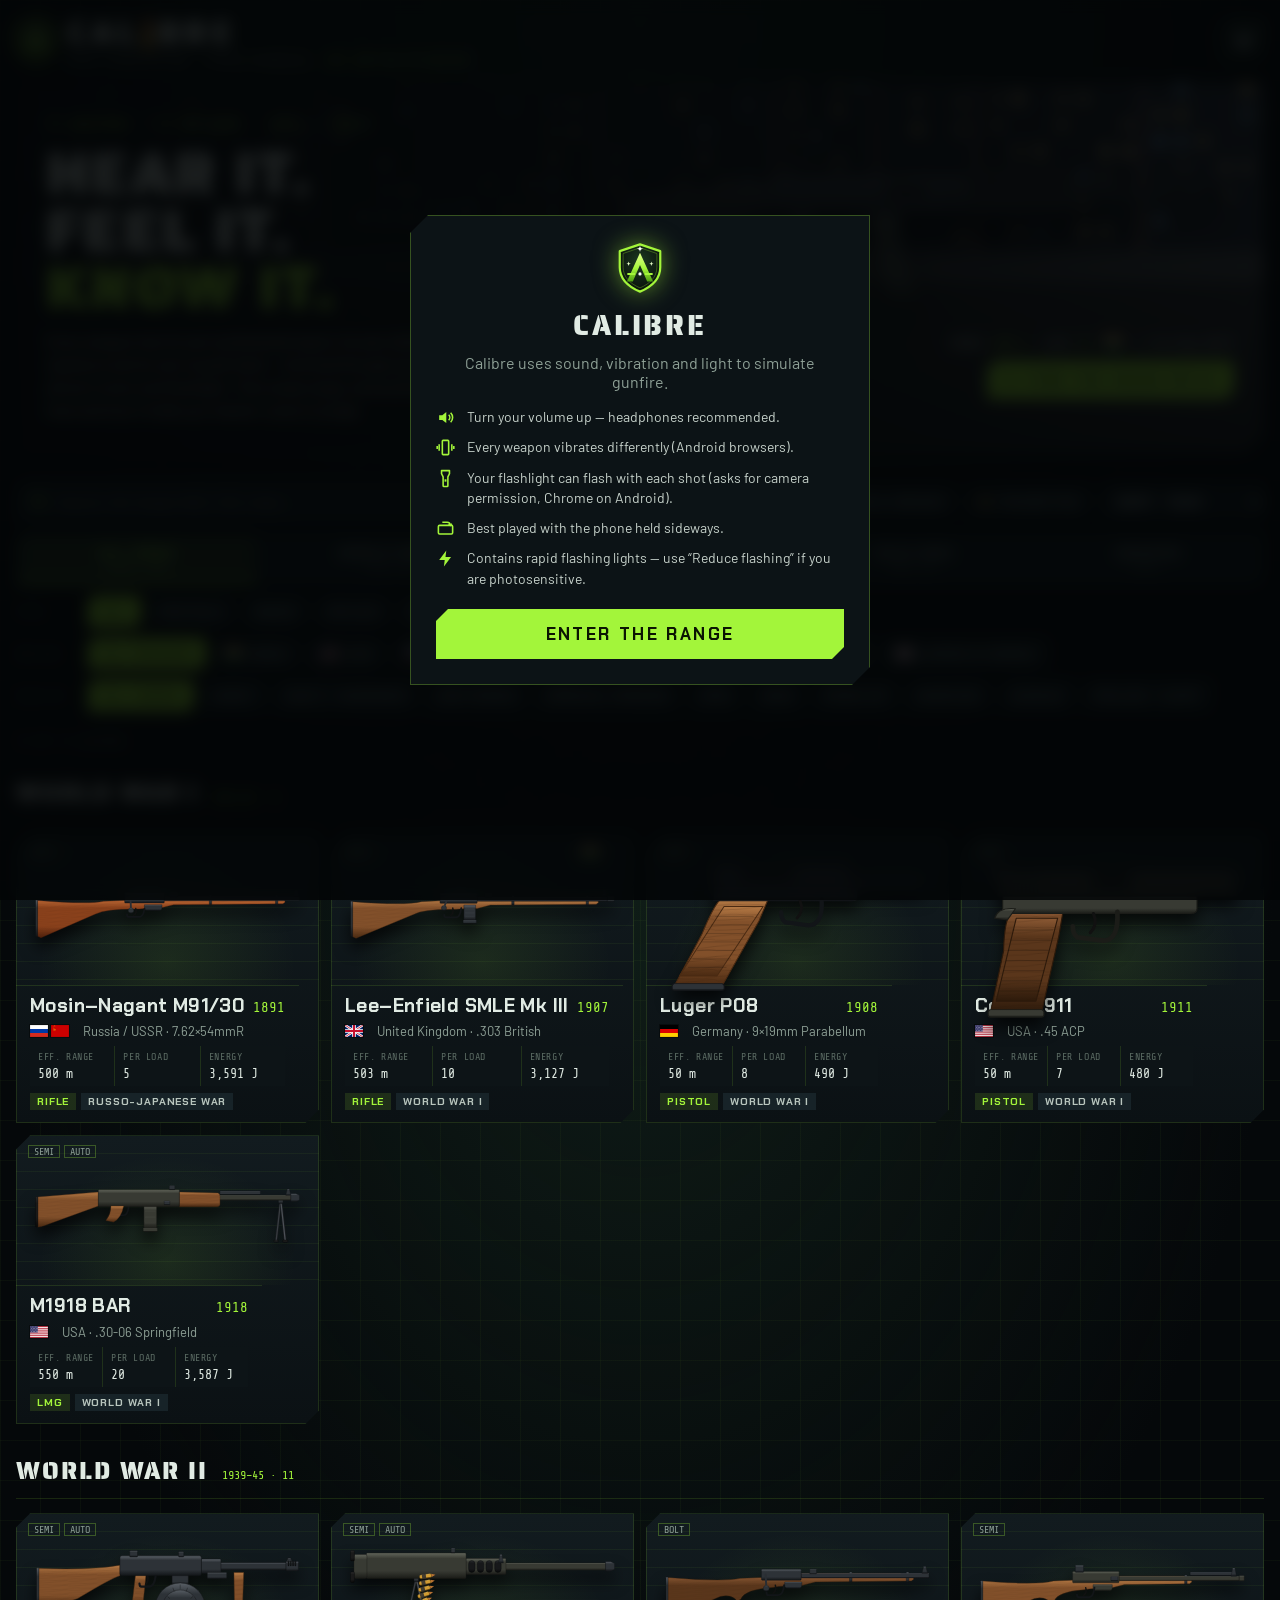
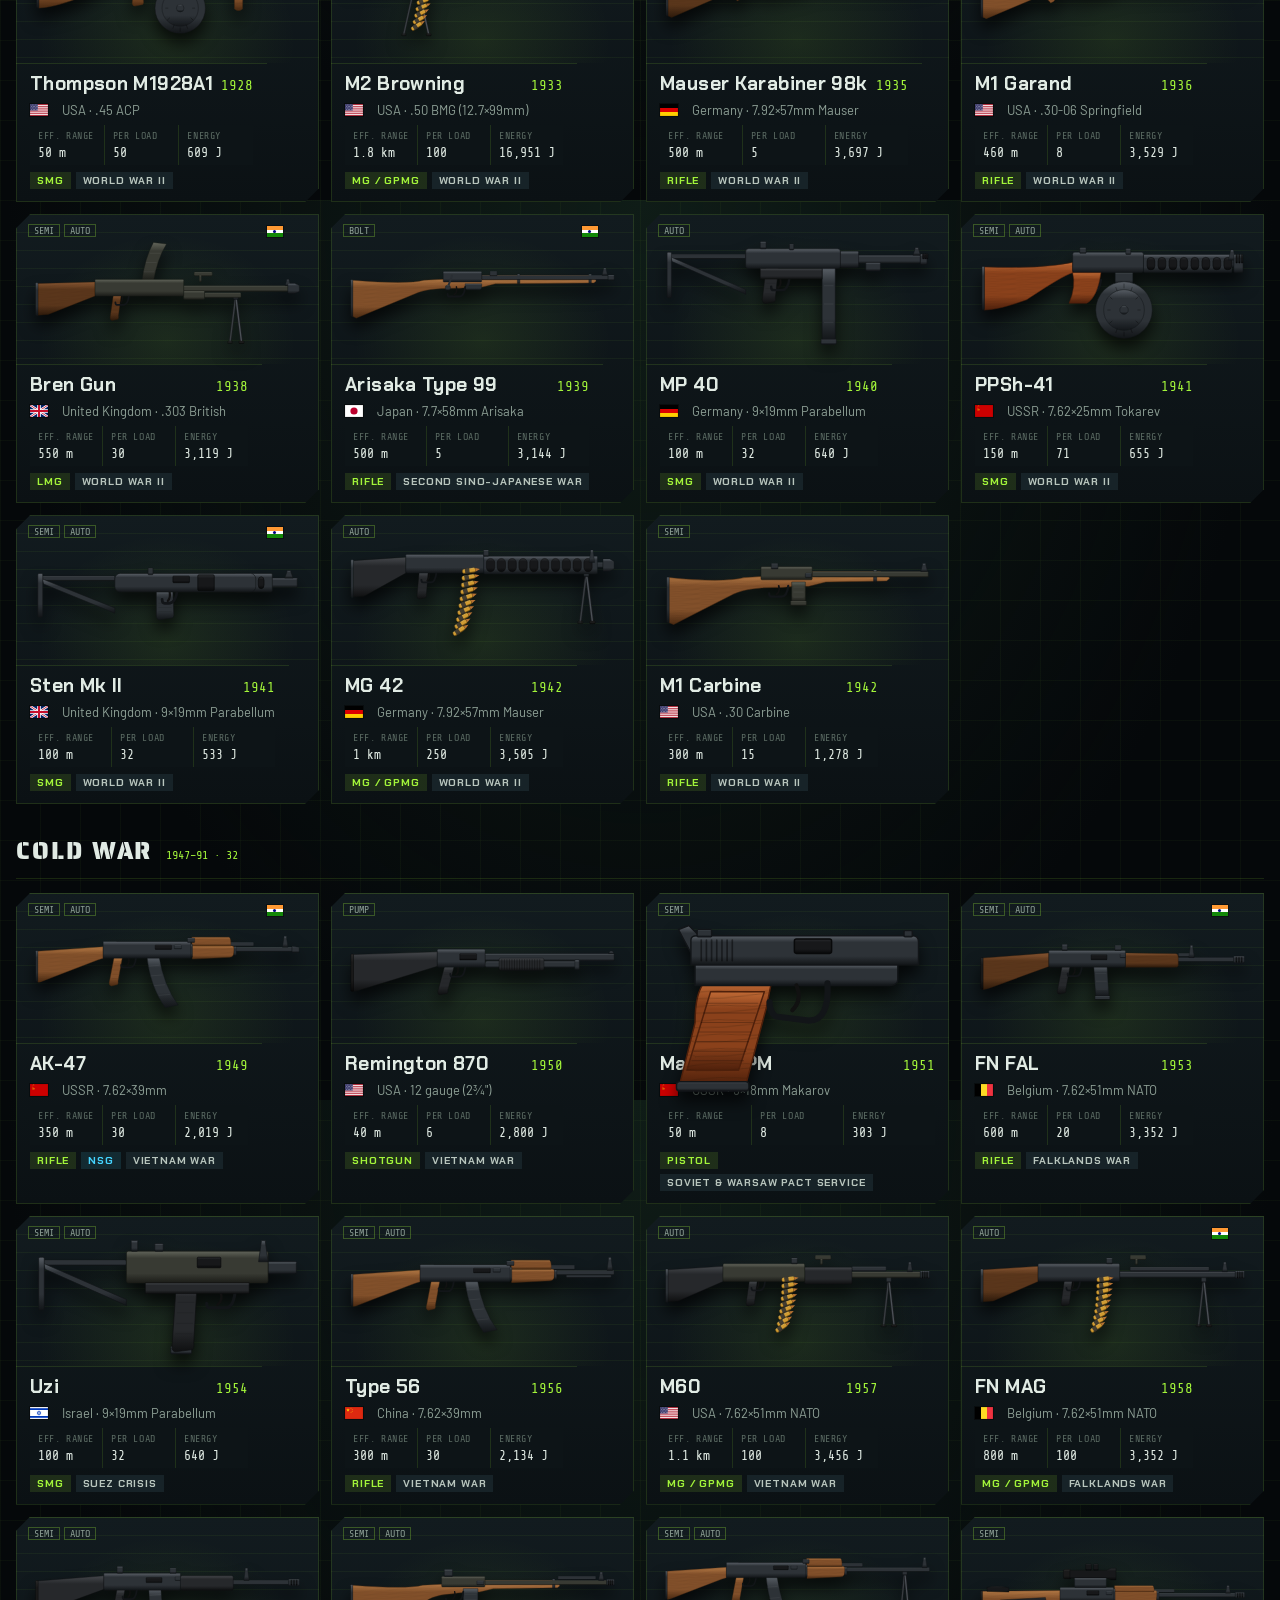
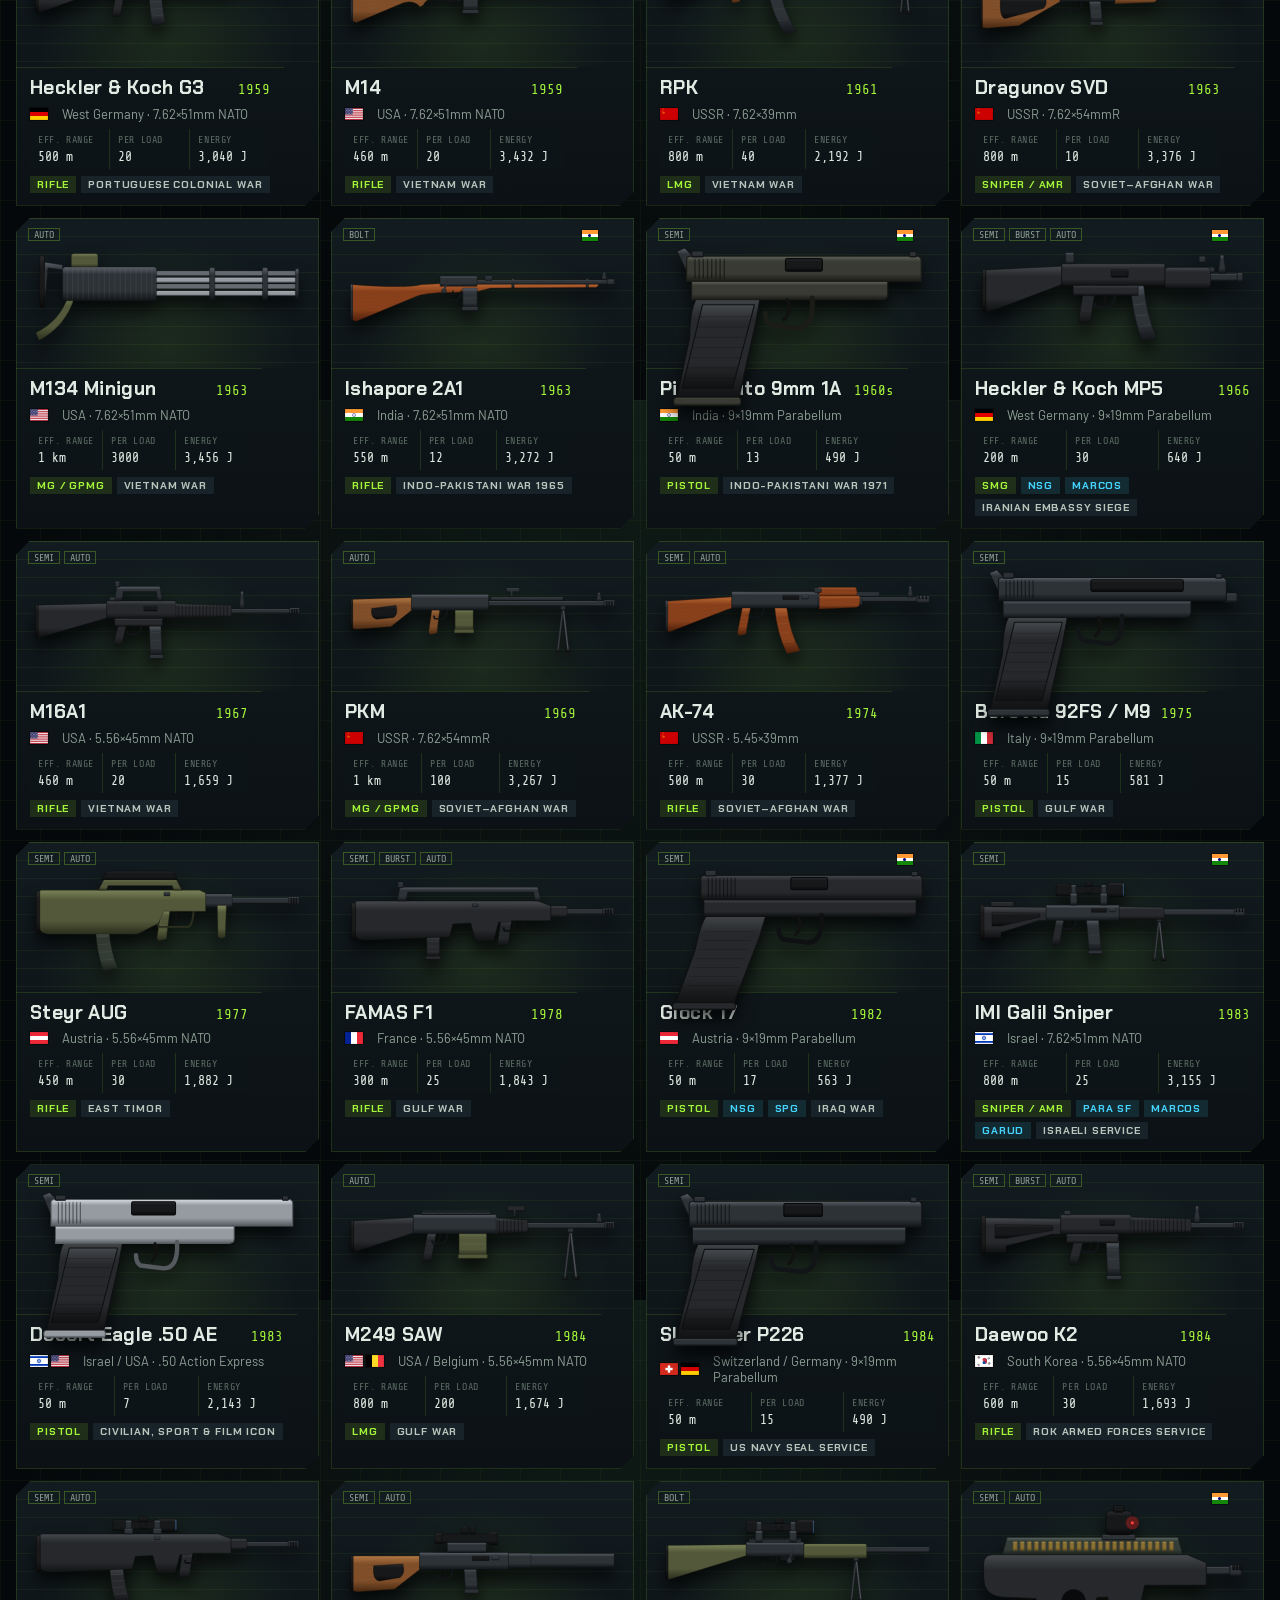
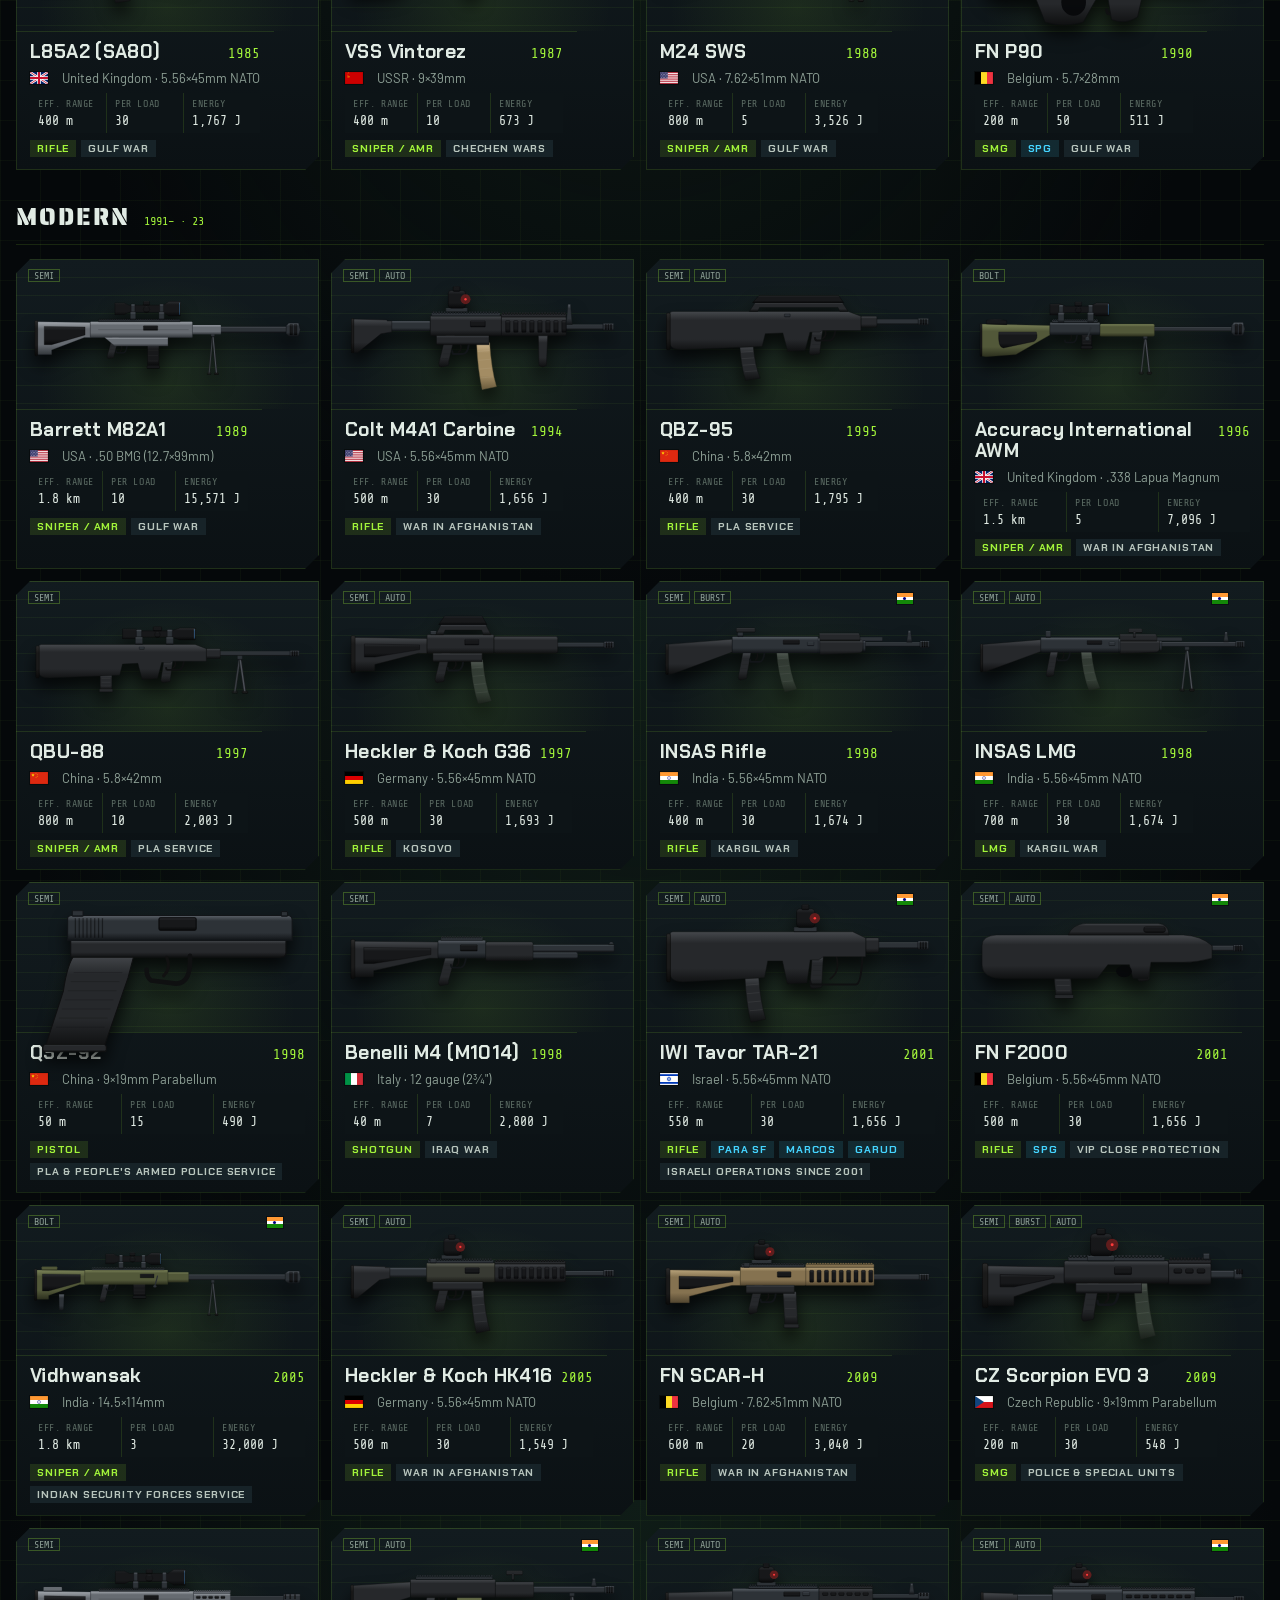
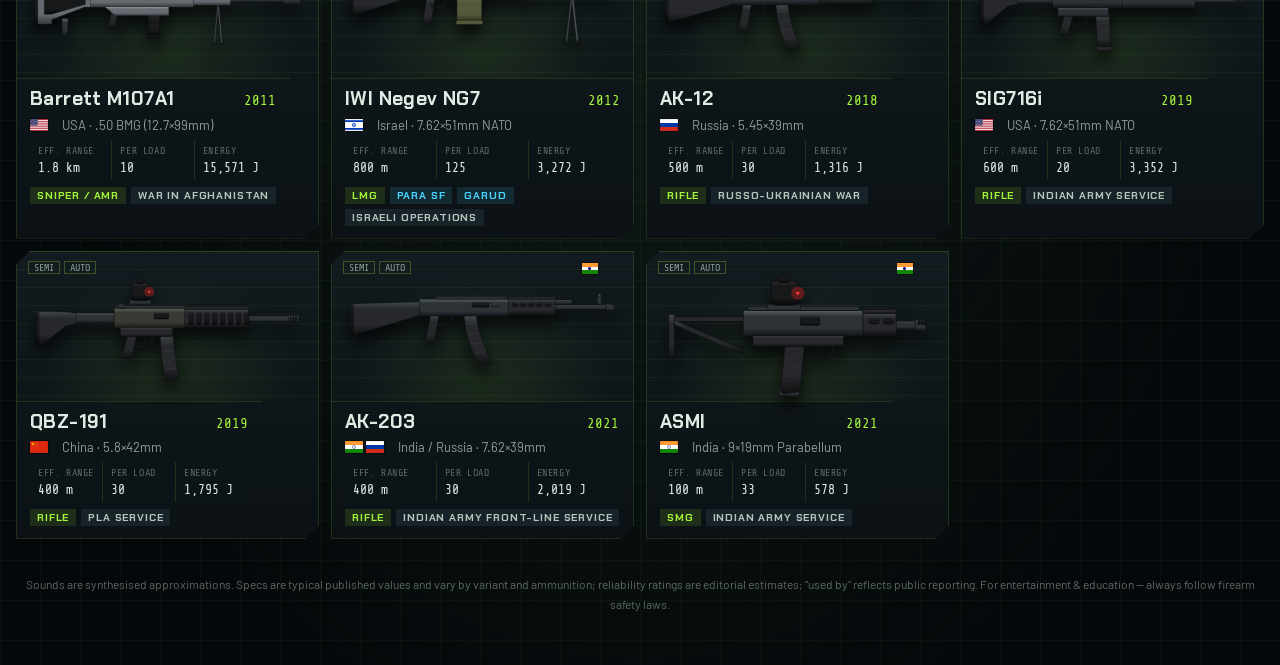
==== commit 48cabbca: "Richer ARTIN Studios mark and splash animation - Shield with double outline and dark fill, gradient " ====
--- a/index.html
+++ b/index.html
@@ -37,12 +37,17 @@
       <symbol id="i-close" viewBox="0 0 24 24"><path d="M6 6l12 12M18 6L6 18" stroke="currentColor" stroke-width="2.4"/></symbol>
       <symbol id="i-play" viewBox="0 0 24 24"><path d="M7 4l13 8-13 8z" fill="currentColor"/></symbol>
       <symbol id="i-rotate" viewBox="0 0 24 24"><rect x="3" y="8" width="18" height="11" rx="1.5" fill="none" stroke="currentColor" stroke-width="2"/><path d="M8 4h6a4 4 0 014 4" fill="none" stroke="currentColor" stroke-width="2"/><path d="M16 6l2 2 2-2" fill="none" stroke="currentColor" stroke-width="2"/></symbol>
-      <symbol id="i-mark" viewBox="0 0 64 64"><path class="v-hex" pathLength="1" d="M32 4 L56 12 V31 C56 45 46 54 32 60 C18 54 8 45 8 31 V12 Z" fill="none" stroke="currentColor" stroke-width="2.6" stroke-linejoin="round"/>
-        <g class="v-bolt" fill="none" stroke="currentColor" stroke-width="4.2" stroke-linecap="square" stroke-linejoin="miter">
-          <path pathLength="1" d="M19 47 L32 15 L45 47"/>
-        </g>
-        <path class="v-ticks" pathLength="1" d="M24 36 H40" fill="none" stroke="currentColor" stroke-width="3" stroke-linecap="square"/>
-        <circle class="v-core" cx="32" cy="15" r="2.8" fill="#fff"/></symbol>
+      <linearGradient id="mk-a" x1="0" y1="0" x2="0" y2="1"><stop offset="0" stop-color="#e2ff8c"/><stop offset=".55" stop-color="#a3f53a"/><stop offset="1" stop-color="#4f9e12"/></linearGradient>
+      <radialGradient id="mk-bg" cx=".5" cy=".38" r=".7"><stop offset="0" stop-color="#1d3a22"/><stop offset="1" stop-color="#060a07"/></radialGradient>
+      <symbol id="i-mark" viewBox="0 0 64 64"><path class="m-fill" d="M32 4 L56 12 V31 C56 45 46 54 32 60 C18 54 8 45 8 31 V12 Z" fill="url(#mk-bg)"/>
+        <path class="m-shield" pathLength="1" d="M32 4 L56 12 V31 C56 45 46 54 32 60 C18 54 8 45 8 31 V12 Z" fill="none" stroke="#a3f53a" stroke-width="2.6" stroke-linejoin="round"/>
+        <path class="m-inner" pathLength="1" d="M32 8 L52 14.8 V31 C52 43 43.5 50.7 32 55.6 C20.5 50.7 12 43 12 31 V14.8 Z" fill="none" stroke="#a3f53a" stroke-width=".8" opacity=".45"/>
+        <path class="m-a" d="M32 14 L47.5 48 L40.5 48 L32 28.5 L23.5 48 L16.5 48 Z" fill="url(#mk-a)"/>
+        <path class="m-bar" pathLength="1" d="M17 39 H26.2 M37.8 39 H47" fill="none" stroke="#a3f53a" stroke-width="2.4"/>
+        <circle class="m-dot" cx="32" cy="39" r="1.9" fill="#fff"/>
+        <path class="m-star s1" d="M32 4.999999999999999 Q32 9.2 36.2 9.2 Q32 9.2 32 13.399999999999999 Q32 9.2 27.8 9.2 Q32 9.2 32 4.999999999999999 Z" fill="#fff"/>
+        <path class="m-star s2" d="M18.5 24.4 Q18.5 27 21.1 27 Q18.5 27 18.5 29.6 Q18.5 27 15.9 27 Q18.5 27 18.5 24.4 Z" fill="#e9ffc8"/>
+        <path class="m-star s3" d="M45.5 24.4 Q45.5 27 48.1 27 Q45.5 27 45.5 29.6 Q45.5 27 42.9 27 Q45.5 27 45.5 24.4 Z" fill="#e9ffc8"/></symbol>
       <symbol id="i-bullet" viewBox="0 0 10 40"><path d="M5 0 Q10 8 9.4 14 L9.4 16 L0.6 16 L0.6 14 Q0 8 5 0Z" fill="#c26d3a"/><rect x="0.6" y="16" width="8.8" height="22" fill="#d6a84a"/><rect x="0" y="37" width="10" height="3" fill="#a07a2a"/></symbol>
       <symbol id="i-logo" viewBox="0 0 32 32"><path d="M16 2l12 7v14l-12 7-12-7V9z" fill="none" stroke="currentColor" stroke-width="2"/><circle cx="16" cy="16" r="6" fill="none" stroke="currentColor" stroke-width="2"/><path d="M16 6v5M16 21v5M6 16h5M21 16h5" stroke="currentColor" stroke-width="2"/><circle cx="16" cy="16" r="1.8" fill="currentColor"/></symbol>
     </defs>
@@ -51,12 +56,15 @@
   <!-- ============================== SPLASH ============================== -->
   <div class="splash" id="splash" aria-hidden="true">
     <div class="splash-in">
-      <svg class="splash-mark" viewBox="0 0 64 64"><path class="v-hex" pathLength="1" d="M32 4 L56 12 V31 C56 45 46 54 32 60 C18 54 8 45 8 31 V12 Z" fill="none" stroke="currentColor" stroke-width="2.6" stroke-linejoin="round"/>
-        <g class="v-bolt" fill="none" stroke="currentColor" stroke-width="4.2" stroke-linecap="square" stroke-linejoin="miter">
-          <path pathLength="1" d="M19 47 L32 15 L45 47"/>
-        </g>
-        <path class="v-ticks" pathLength="1" d="M24 36 H40" fill="none" stroke="currentColor" stroke-width="3" stroke-linecap="square"/>
-        <circle class="v-core" cx="32" cy="15" r="2.8" fill="#fff"/></svg>
+      <svg class="splash-mark" viewBox="0 0 64 64"><path class="m-fill" d="M32 4 L56 12 V31 C56 45 46 54 32 60 C18 54 8 45 8 31 V12 Z" fill="url(#mk-bg)"/>
+        <path class="m-shield" pathLength="1" d="M32 4 L56 12 V31 C56 45 46 54 32 60 C18 54 8 45 8 31 V12 Z" fill="none" stroke="#a3f53a" stroke-width="2.6" stroke-linejoin="round"/>
+        <path class="m-inner" pathLength="1" d="M32 8 L52 14.8 V31 C52 43 43.5 50.7 32 55.6 C20.5 50.7 12 43 12 31 V14.8 Z" fill="none" stroke="#a3f53a" stroke-width=".8" opacity=".45"/>
+        <path class="m-a" d="M32 14 L47.5 48 L40.5 48 L32 28.5 L23.5 48 L16.5 48 Z" fill="url(#mk-a)"/>
+        <path class="m-bar" pathLength="1" d="M17 39 H26.2 M37.8 39 H47" fill="none" stroke="#a3f53a" stroke-width="2.4"/>
+        <circle class="m-dot" cx="32" cy="39" r="1.9" fill="#fff"/>
+        <path class="m-star s1" d="M32 4.999999999999999 Q32 9.2 36.2 9.2 Q32 9.2 32 13.399999999999999 Q32 9.2 27.8 9.2 Q32 9.2 32 4.999999999999999 Z" fill="#fff"/>
+        <path class="m-star s2" d="M18.5 24.4 Q18.5 27 21.1 27 Q18.5 27 18.5 29.6 Q18.5 27 15.9 27 Q18.5 27 18.5 24.4 Z" fill="#e9ffc8"/>
+        <path class="m-star s3" d="M45.5 24.4 Q45.5 27 48.1 27 Q45.5 27 45.5 29.6 Q45.5 27 42.9 27 Q45.5 27 45.5 24.4 Z" fill="#e9ffc8"/></svg>
       <div class="splash-studio">ARTIN <span>STUDIOS</span></div>
       <div class="splash-game wordmark">CAL<svg class="bi"><use href="#i-bullet"/></svg>BRE</div>
     </div>
--- a/css/app.css
+++ b/css/app.css
@@ -481,23 +481,30 @@
 @media (max-height: 520px) { .autold { height: 40px; padding: 0 8px; font-size: 9.5px; } }
 @media (max-width: 720px) { .autold span { display: none; } .autold { padding: 0 12px; } }
 
-/* splash: ARTIN mark draws in (~0.5 s), studio + game names rise, then fades */
+/* splash: ARTIN mark — shield draws, the A rises, the sight snaps in, three stars sparkle */
 .splash { position: fixed; inset: 0; z-index: 100; display: grid; place-items: center; background: radial-gradient(ellipse at center, #0d1a12, #030506 70%); transition: opacity 0.35s, visibility 0.35s; }
 .splash.done { opacity: 0; visibility: hidden; pointer-events: none; }
 .splash-in { display: grid; justify-items: center; gap: 10px; }
-.splash-mark { width: 116px; height: 116px; color: var(--acc); filter: drop-shadow(0 0 18px rgba(163, 245, 58, 0.55)); }
-.splash-mark [pathLength] { stroke-dasharray: 1; stroke-dashoffset: 1; animation: vdraw 0.5s cubic-bezier(.6, 0, .3, 1) forwards; }
-.splash-mark .v-bolt [pathLength] { animation-delay: 0.08s; }
-.splash-mark .v-ticks { animation-delay: 0.25s !important; }
-.splash-mark .v-core { transform-origin: 32px 15px; transform: scale(0); animation: vcore 0.35s 0.35s cubic-bezier(.3, 1.6, .5, 1) forwards; }
+.splash-mark { width: 124px; height: 124px; filter: drop-shadow(0 0 18px rgba(163, 245, 58, 0.45)); animation: vflash 0.6s 0.7s ease-out; overflow: visible; }
+.splash-mark [pathLength] { stroke-dasharray: 1; stroke-dashoffset: 1; animation: vdraw 0.45s cubic-bezier(.6, 0, .3, 1) forwards; }
+.splash-mark .m-inner { animation-delay: 0.12s; }
+.splash-mark .m-bar { animation-delay: 0.42s; animation-duration: 0.25s; }
+.splash-mark .m-fill { opacity: 0; animation: fadeIn2 0.35s 0.1s forwards; }
+.splash-mark .m-a { transform-box: fill-box; transform-origin: 50% 100%; transform: scaleY(0); animation: arise 0.35s 0.18s cubic-bezier(.2, 1.4, .4, 1) forwards; }
+.splash-mark .m-dot { transform-box: fill-box; transform-origin: center; transform: scale(0); animation: pop 0.25s 0.55s cubic-bezier(.3, 1.8, .5, 1) forwards; }
+.splash-mark .m-star { transform-box: fill-box; transform-origin: center; transform: scale(0) rotate(-90deg); animation: sparkle 0.4s cubic-bezier(.3, 1.7, .5, 1) forwards; }
+.splash-mark .s1 { animation-delay: 0.6s; } .splash-mark .s2 { animation-delay: 0.72s; } .splash-mark .s3 { animation-delay: 0.8s; }
 @keyframes vdraw { to { stroke-dashoffset: 0; } }
-@keyframes vcore { to { transform: scale(1); } }
-.splash-mark { animation: vflash 0.5s 0.45s ease-out; }
-@keyframes vflash { 30% { filter: drop-shadow(0 0 40px rgba(163, 245, 58, 1)) brightness(1.6); } }
+@keyframes fadeIn2 { to { opacity: 1; } }
+@keyframes arise { to { transform: scaleY(1); } }
+@keyframes pop { to { transform: scale(1); } }
+@keyframes sparkle { 60% { transform: scale(1.5) rotate(10deg); } to { transform: scale(1) rotate(0); } }
+@keyframes vflash { 35% { filter: drop-shadow(0 0 42px rgba(163, 245, 58, 1)) brightness(1.4); } }
+.brand-mark, .gate-mark { overflow: visible; }
 .splash-studio, .splash-game { opacity: 0; transform: translateY(8px); animation: rise 0.35s ease-out forwards; }
-.splash-studio { font-family: var(--f-ui); font-weight: 700; letter-spacing: 0.5em; font-size: 15px; color: var(--text); animation-delay: 0.3s; margin-right: -0.5em; }
+.splash-studio { font-family: var(--f-ui); font-weight: 700; letter-spacing: 0.5em; font-size: 15px; color: var(--text); animation-delay: 0.55s; margin-right: -0.5em; }
 .splash-studio span { color: var(--acc); }
-.splash-game { font-size: 46px; color: #fff; animation-delay: 0.45s; text-shadow: 0 0 24px rgba(163, 245, 58, 0.25); }
+.splash-game { font-size: 46px; color: #fff; animation-delay: 0.7s; text-shadow: 0 0 24px rgba(163, 245, 58, 0.25); }
 @keyframes rise { to { opacity: 1; transform: none; } }
 @media (prefers-reduced-motion: reduce) { .splash * { animation-duration: 0.01s !important; animation-delay: 0s !important; } }
 
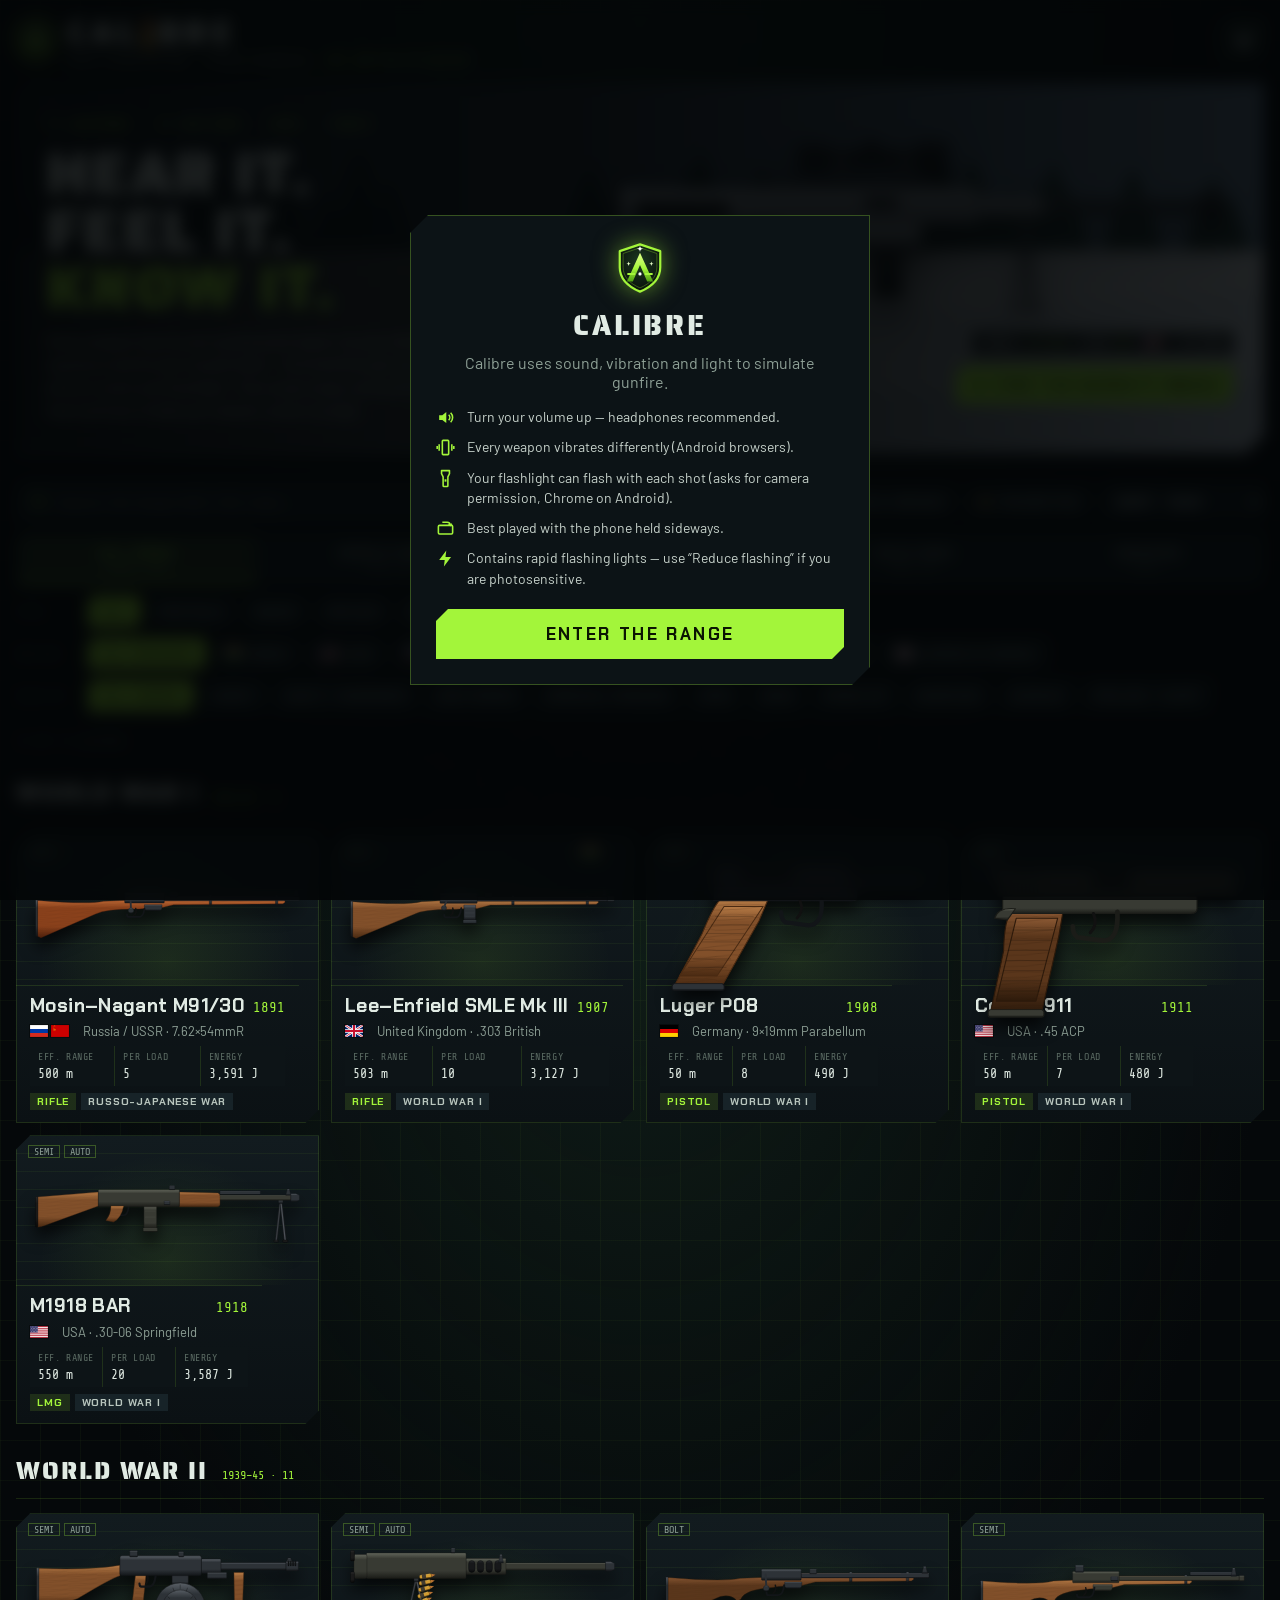
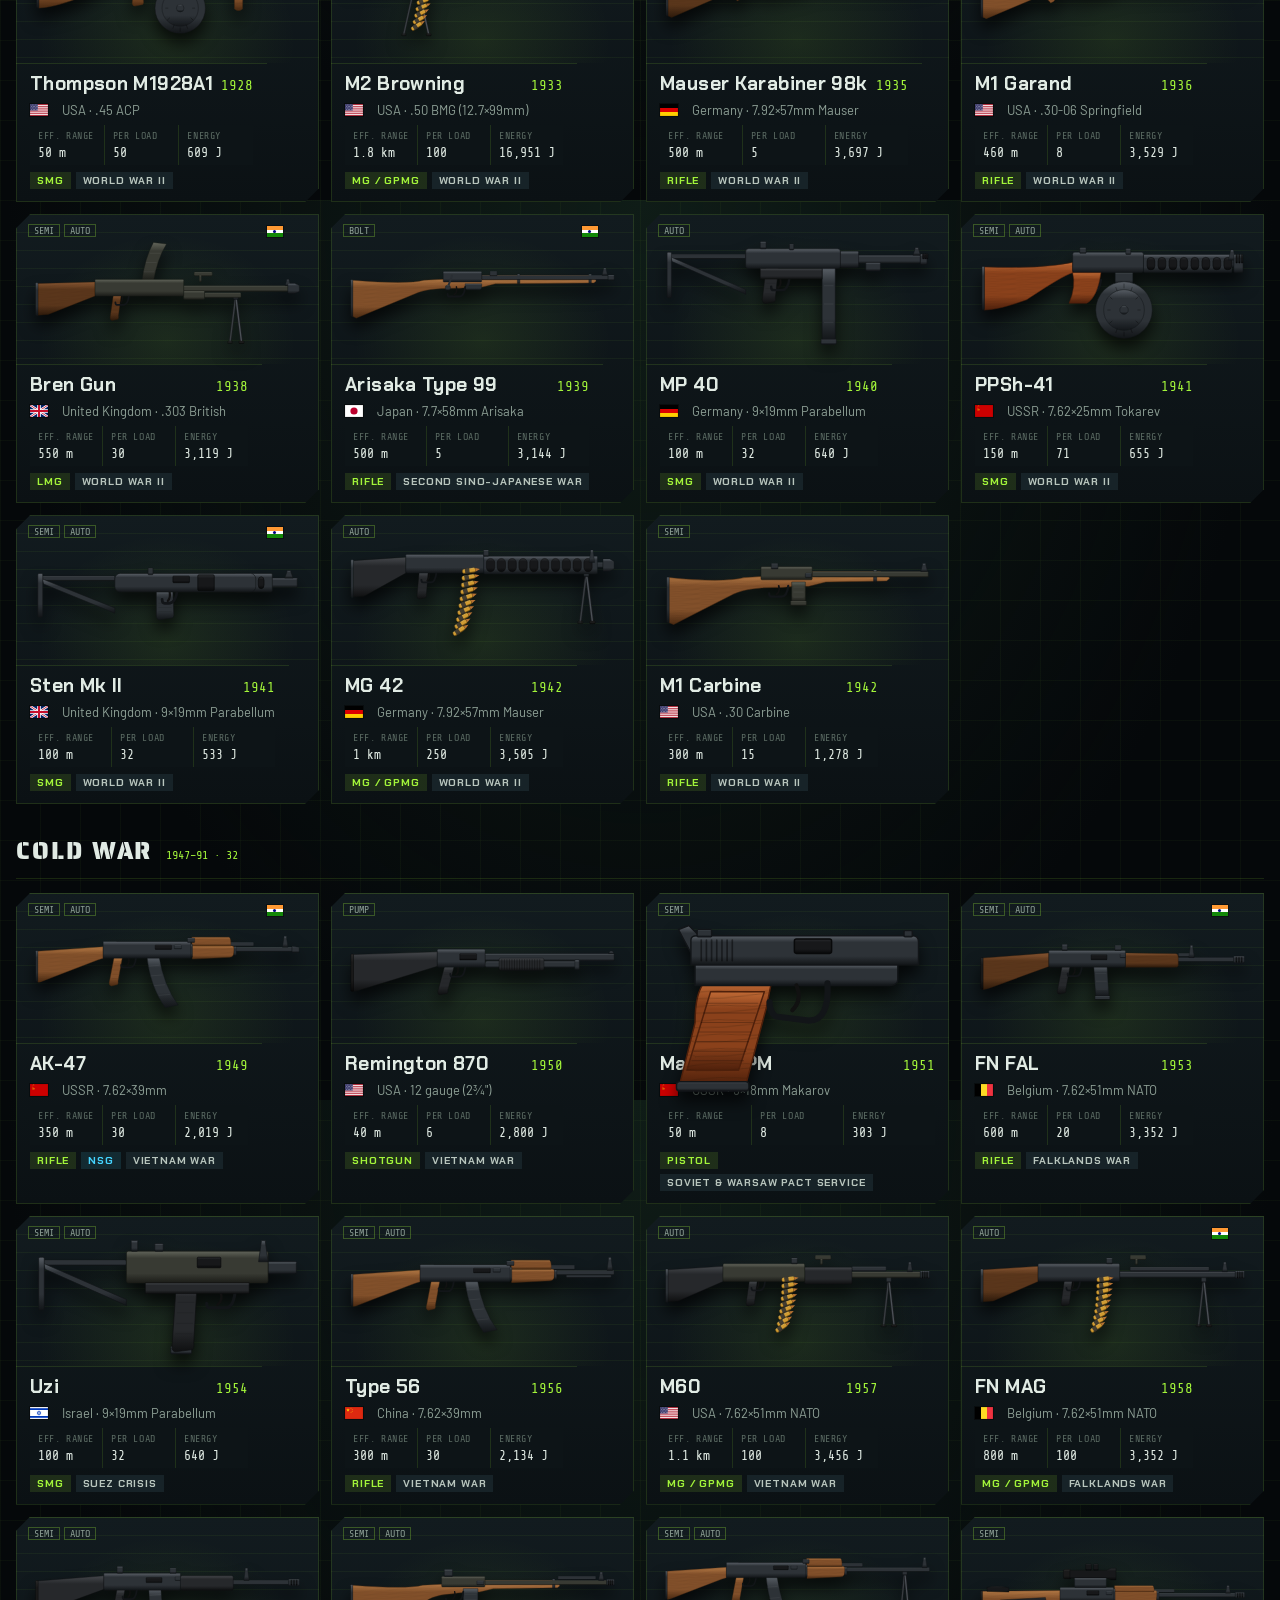
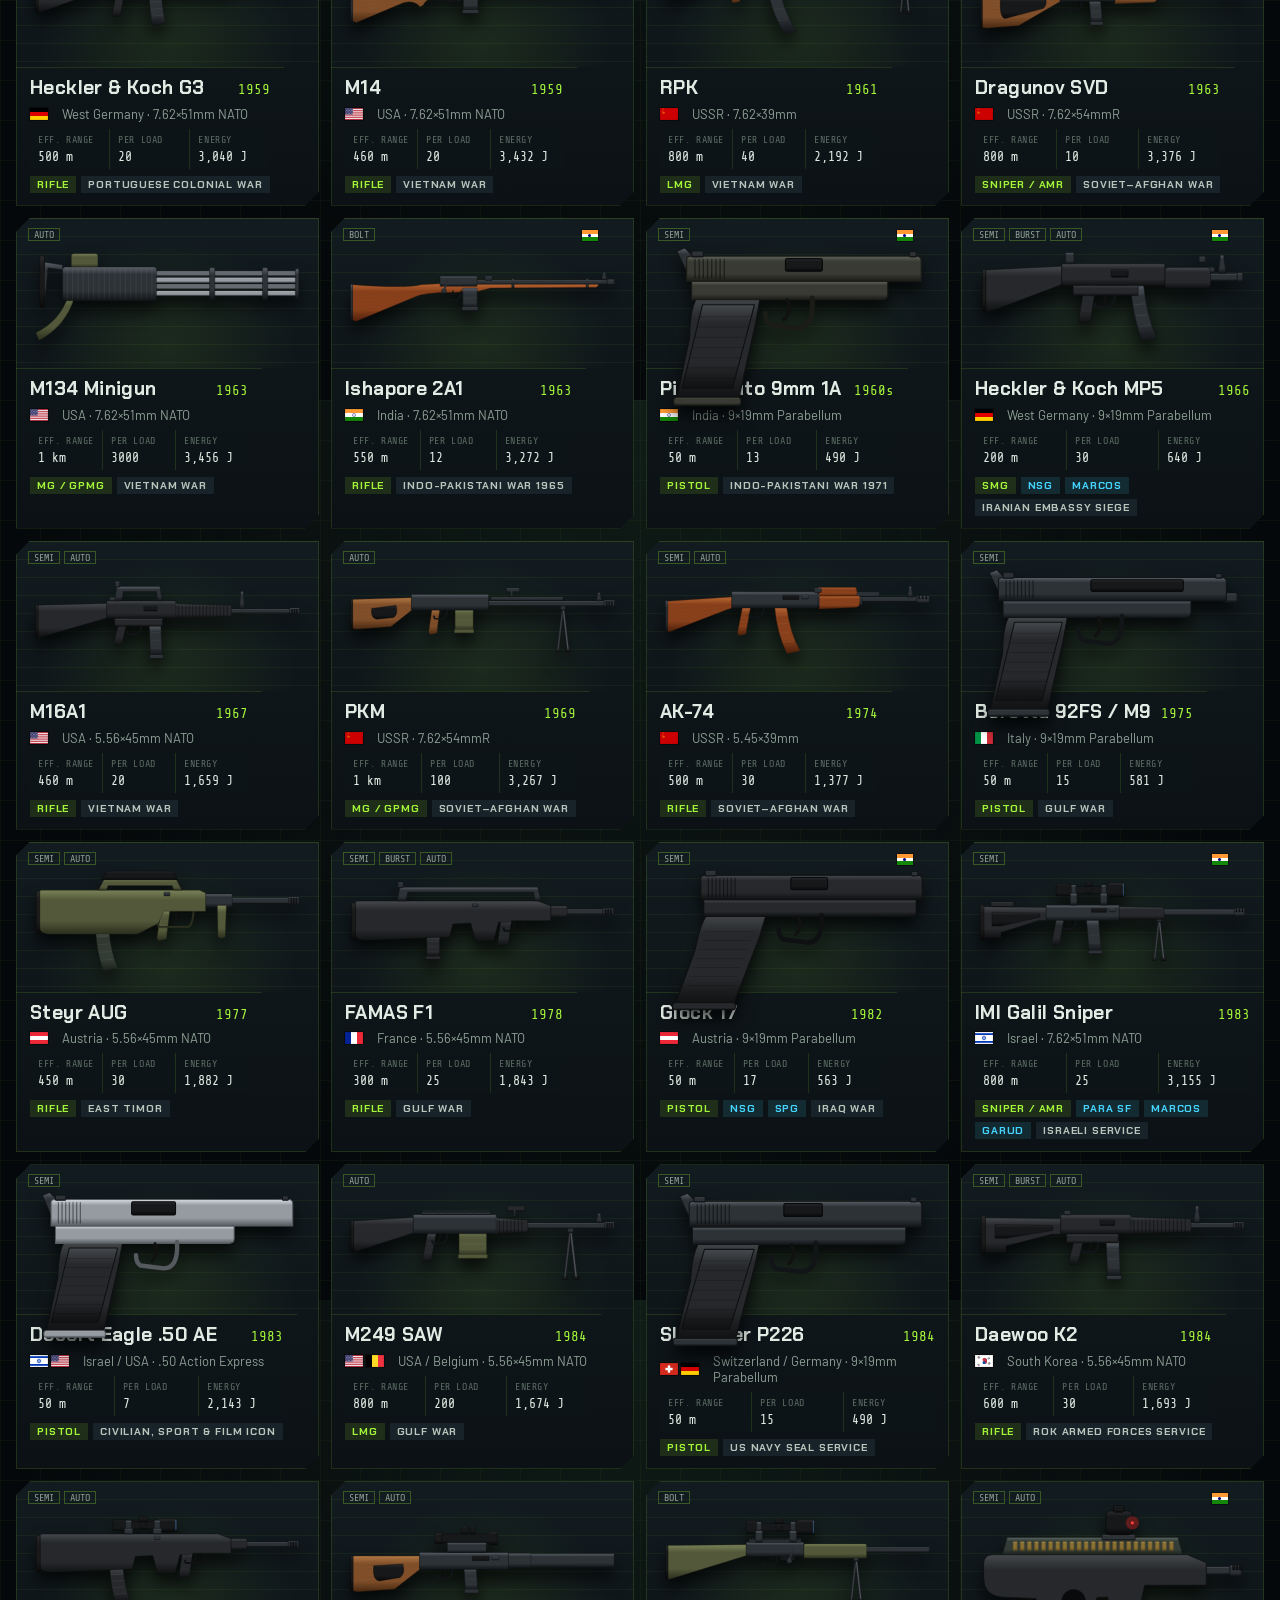
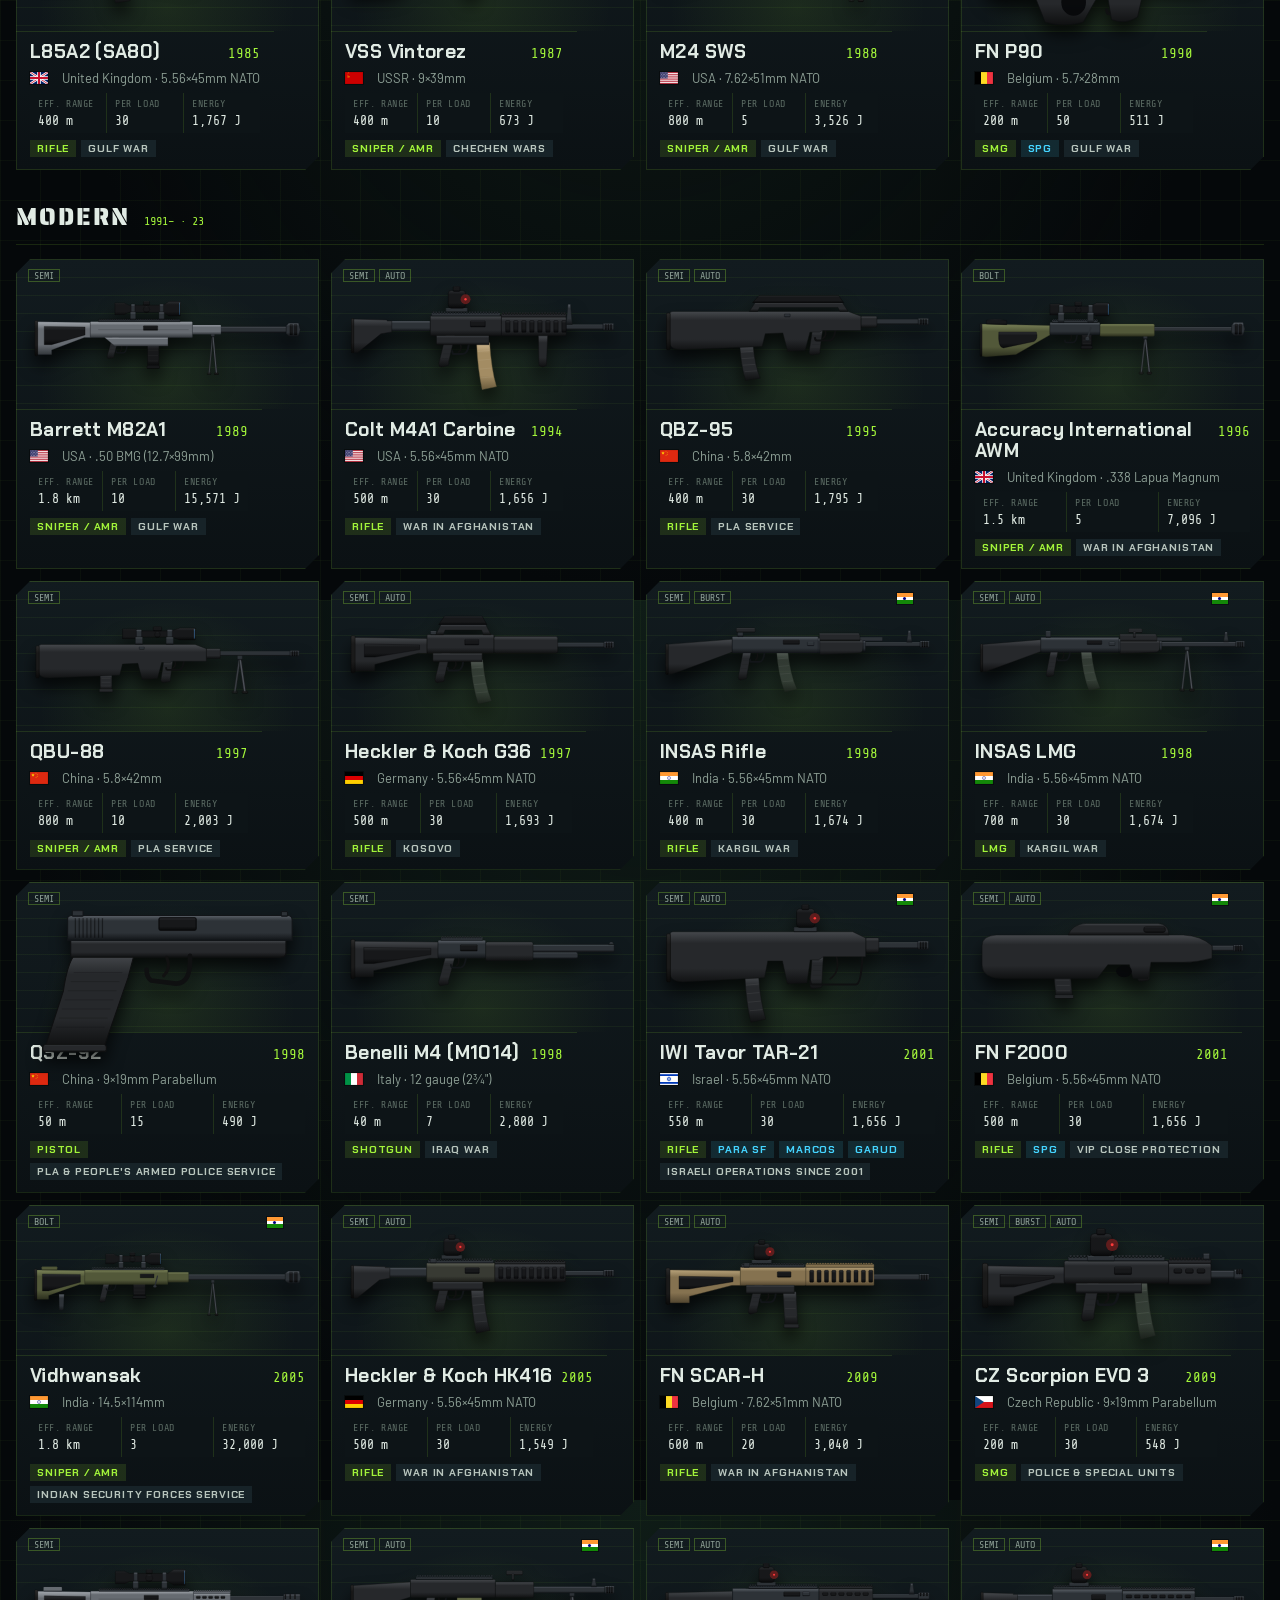
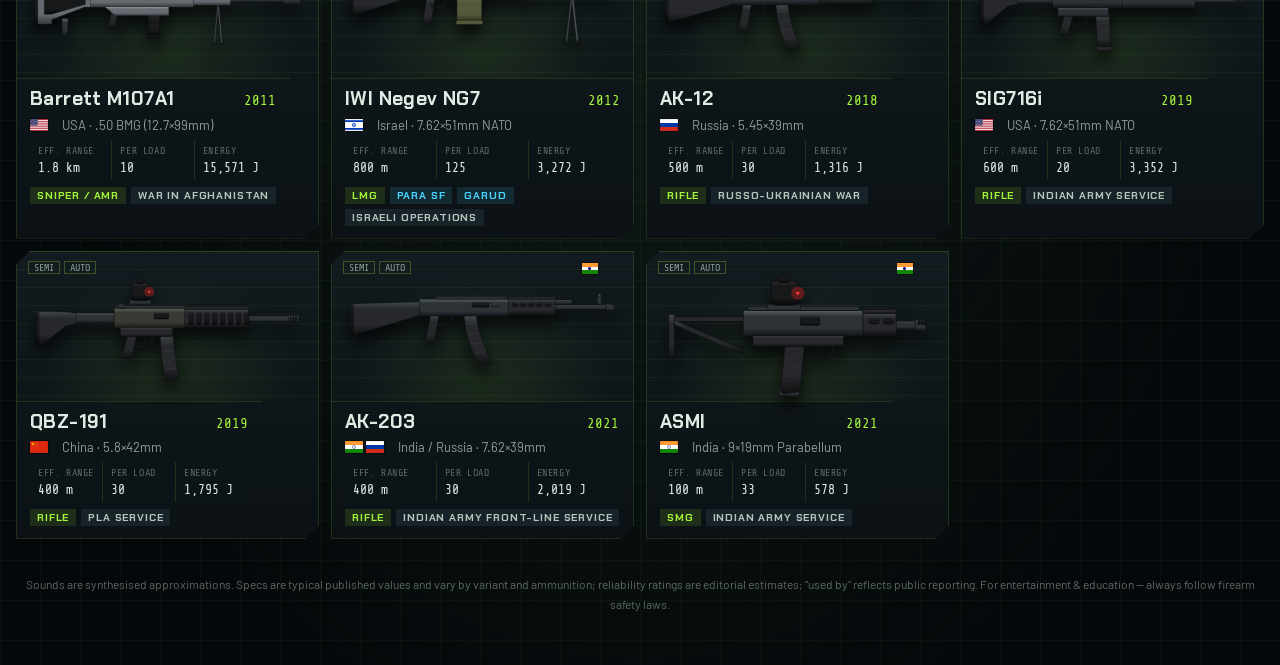
==== commit 06602bba: "Add Android app for Google Play - Native Java/WebView app (com.artinstudios.calibre) bundling the ga" ====
--- a/index.html
+++ b/index.html
@@ -11,9 +11,7 @@
   <link rel="apple-touch-icon" href="icons/icon-192.png" />
   <meta name="mobile-web-app-capable" content="yes" />
   <meta name="apple-mobile-web-app-status-bar-style" content="black-translucent" />
-  <link rel="preconnect" href="https://fonts.googleapis.com" />
-  <link rel="preconnect" href="https://fonts.gstatic.com" crossorigin />
-  <link href="https://fonts.googleapis.com/css2?family=Saira+Stencil+One&family=Chakra+Petch:wght@500;600;700&family=Barlow:wght@400;500;600&family=Share+Tech+Mono&display=swap" rel="stylesheet" />
+  <link rel="stylesheet" href="css/fonts.css" />
   <link rel="stylesheet" href="css/app.css" />
 </head>
 <body>
--- a/css/fonts.css
+++ b/css/fonts.css
@@ -0,0 +1,65 @@
+/* Self-hosted Google Fonts (OFL) — latin subset, works offline */
+@font-face {
+  font-family: 'Barlow';
+  font-style: normal;
+  font-weight: 400;
+  font-display: swap;
+  src: url(../fonts/Barlow-400.woff2) format('woff2');
+  unicode-range: U+0000-00FF, U+0131, U+0152-0153, U+02BB-02BC, U+02C6, U+02DA, U+02DC, U+0304, U+0308, U+0329, U+2000-206F, U+20AC, U+2122, U+2191, U+2193, U+2212, U+2215, U+FEFF, U+FFFD;
+}
+@font-face {
+  font-family: 'Barlow';
+  font-style: normal;
+  font-weight: 500;
+  font-display: swap;
+  src: url(../fonts/Barlow-500.woff2) format('woff2');
+  unicode-range: U+0000-00FF, U+0131, U+0152-0153, U+02BB-02BC, U+02C6, U+02DA, U+02DC, U+0304, U+0308, U+0329, U+2000-206F, U+20AC, U+2122, U+2191, U+2193, U+2212, U+2215, U+FEFF, U+FFFD;
+}
+@font-face {
+  font-family: 'Barlow';
+  font-style: normal;
+  font-weight: 600;
+  font-display: swap;
+  src: url(../fonts/Barlow-600.woff2) format('woff2');
+  unicode-range: U+0000-00FF, U+0131, U+0152-0153, U+02BB-02BC, U+02C6, U+02DA, U+02DC, U+0304, U+0308, U+0329, U+2000-206F, U+20AC, U+2122, U+2191, U+2193, U+2212, U+2215, U+FEFF, U+FFFD;
+}
+@font-face {
+  font-family: 'Chakra Petch';
+  font-style: normal;
+  font-weight: 500;
+  font-display: swap;
+  src: url(../fonts/ChakraPetch-500.woff2) format('woff2');
+  unicode-range: U+0000-00FF, U+0131, U+0152-0153, U+02BB-02BC, U+02C6, U+02DA, U+02DC, U+0304, U+0308, U+0329, U+2000-206F, U+20AC, U+2122, U+2191, U+2193, U+2212, U+2215, U+FEFF, U+FFFD;
+}
+@font-face {
+  font-family: 'Chakra Petch';
+  font-style: normal;
+  font-weight: 600;
+  font-display: swap;
+  src: url(../fonts/ChakraPetch-600.woff2) format('woff2');
+  unicode-range: U+0000-00FF, U+0131, U+0152-0153, U+02BB-02BC, U+02C6, U+02DA, U+02DC, U+0304, U+0308, U+0329, U+2000-206F, U+20AC, U+2122, U+2191, U+2193, U+2212, U+2215, U+FEFF, U+FFFD;
+}
+@font-face {
+  font-family: 'Chakra Petch';
+  font-style: normal;
+  font-weight: 700;
+  font-display: swap;
+  src: url(../fonts/ChakraPetch-700.woff2) format('woff2');
+  unicode-range: U+0000-00FF, U+0131, U+0152-0153, U+02BB-02BC, U+02C6, U+02DA, U+02DC, U+0304, U+0308, U+0329, U+2000-206F, U+20AC, U+2122, U+2191, U+2193, U+2212, U+2215, U+FEFF, U+FFFD;
+}
+@font-face {
+  font-family: 'Saira Stencil One';
+  font-style: normal;
+  font-weight: 400;
+  font-display: swap;
+  src: url(../fonts/SairaStencilOne-400.woff2) format('woff2');
+  unicode-range: U+0000-00FF, U+0131, U+0152-0153, U+02BB-02BC, U+02C6, U+02DA, U+02DC, U+0304, U+0308, U+0329, U+2000-206F, U+20AC, U+2122, U+2191, U+2193, U+2212, U+2215, U+FEFF, U+FFFD;
+}
+@font-face {
+  font-family: 'Share Tech Mono';
+  font-style: normal;
+  font-weight: 400;
+  font-display: swap;
+  src: url(../fonts/ShareTechMono-400.woff2) format('woff2');
+  unicode-range: U+0000-00FF, U+0131, U+0152-0153, U+02BB-02BC, U+02C6, U+02DA, U+02DC, U+0304, U+0308, U+0329, U+2000-206F, U+20AC, U+2122, U+2191, U+2193, U+2212, U+2215, U+FEFF, U+FFFD;
+}
--- a/css/app.css
+++ b/css/app.css
@@ -509,3 +509,10 @@
 @media (prefers-reduced-motion: reduce) { .splash * { animation-duration: 0.01s !important; animation-delay: 0s !important; } }
 
 .ammo-meta .inf { color: var(--cyan); font-weight: 400; margin-left: 4px; }
+
+/* native Android app: already fullscreen & landscape-locked */
+.native [data-action='fullscreen'] { display: none !important; }
+
+/* short (landscape phone) screens: the filter block is taller than the viewport, so don't pin it */
+@media (max-height: 560px) { .filters { position: static; background: none; } .hero { min-height: 0; padding: 18px 22px; } .hero-feat .art { height: 130px; } }
+.hero-feat .fstats { position: relative; z-index: 1; background: rgba(5, 8, 10, 0.78); padding: 5px 10px; box-shadow: inset 0 0 0 1px var(--line); }
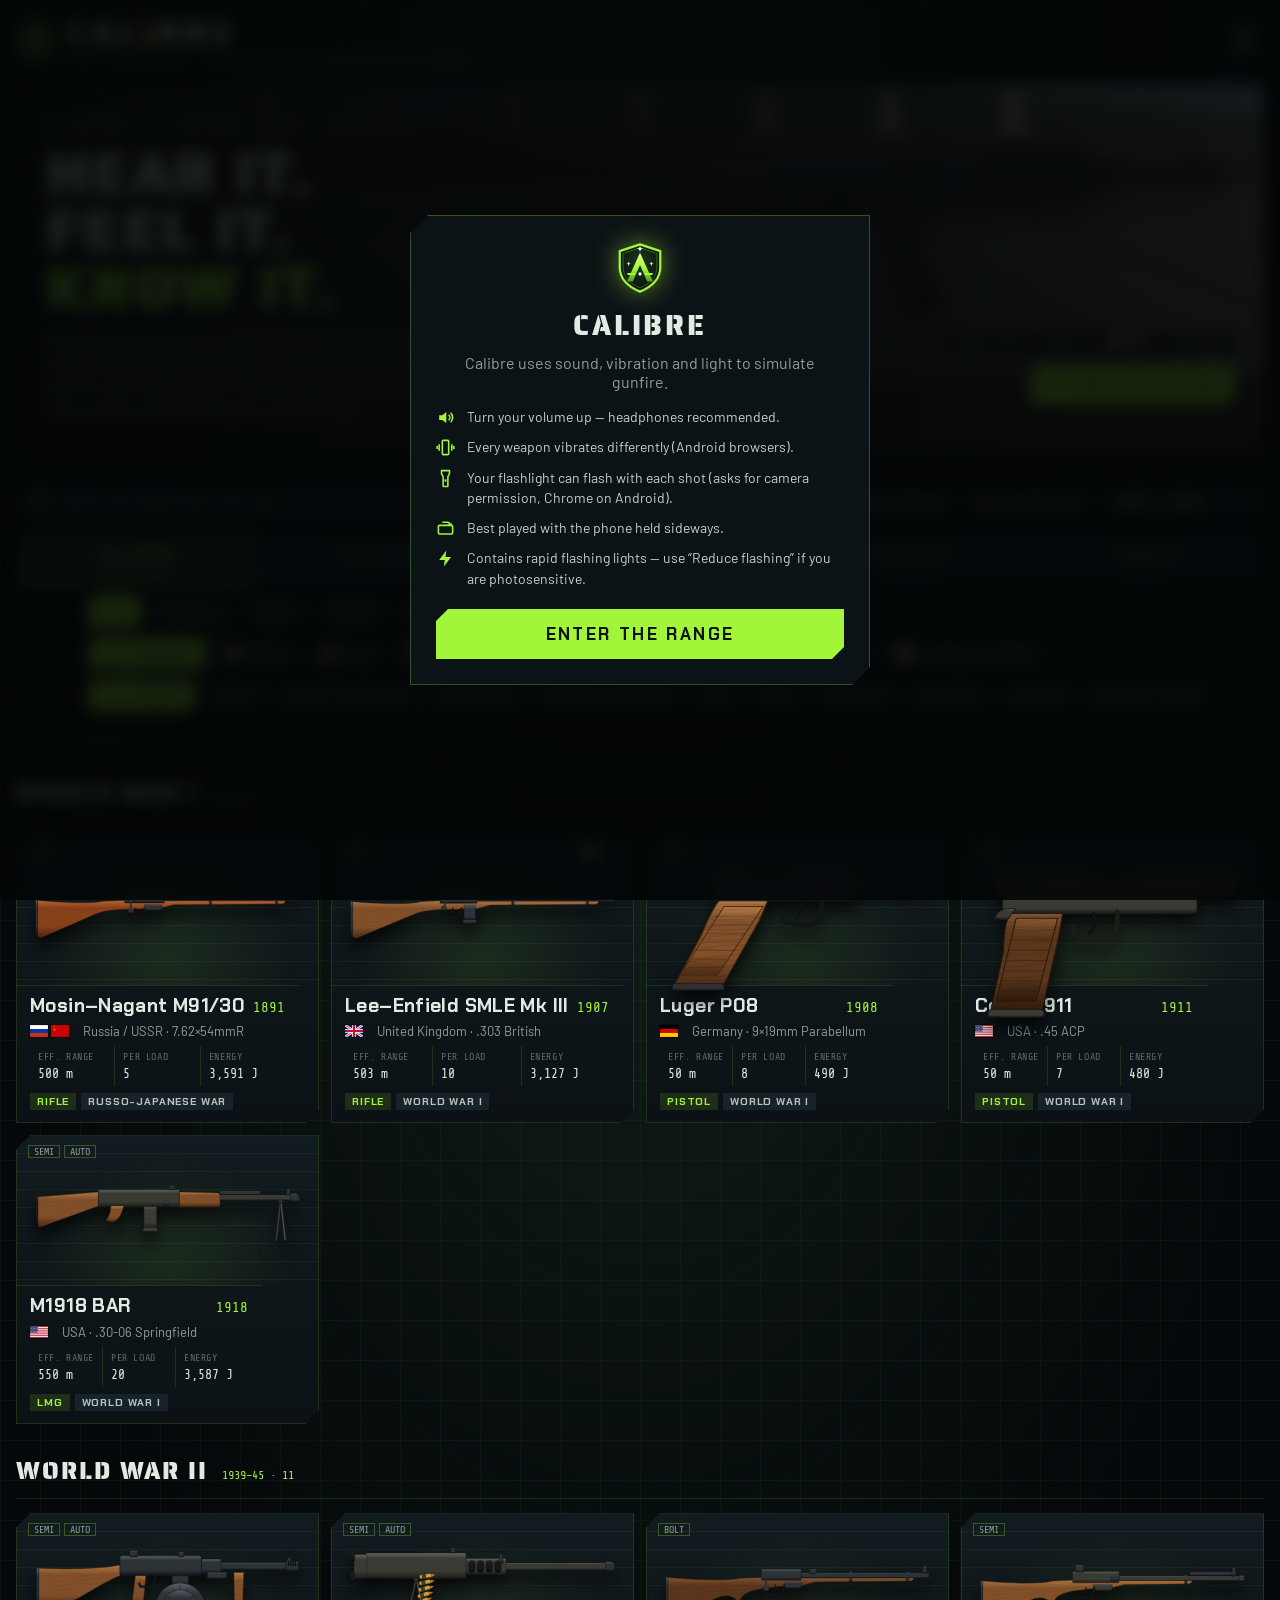
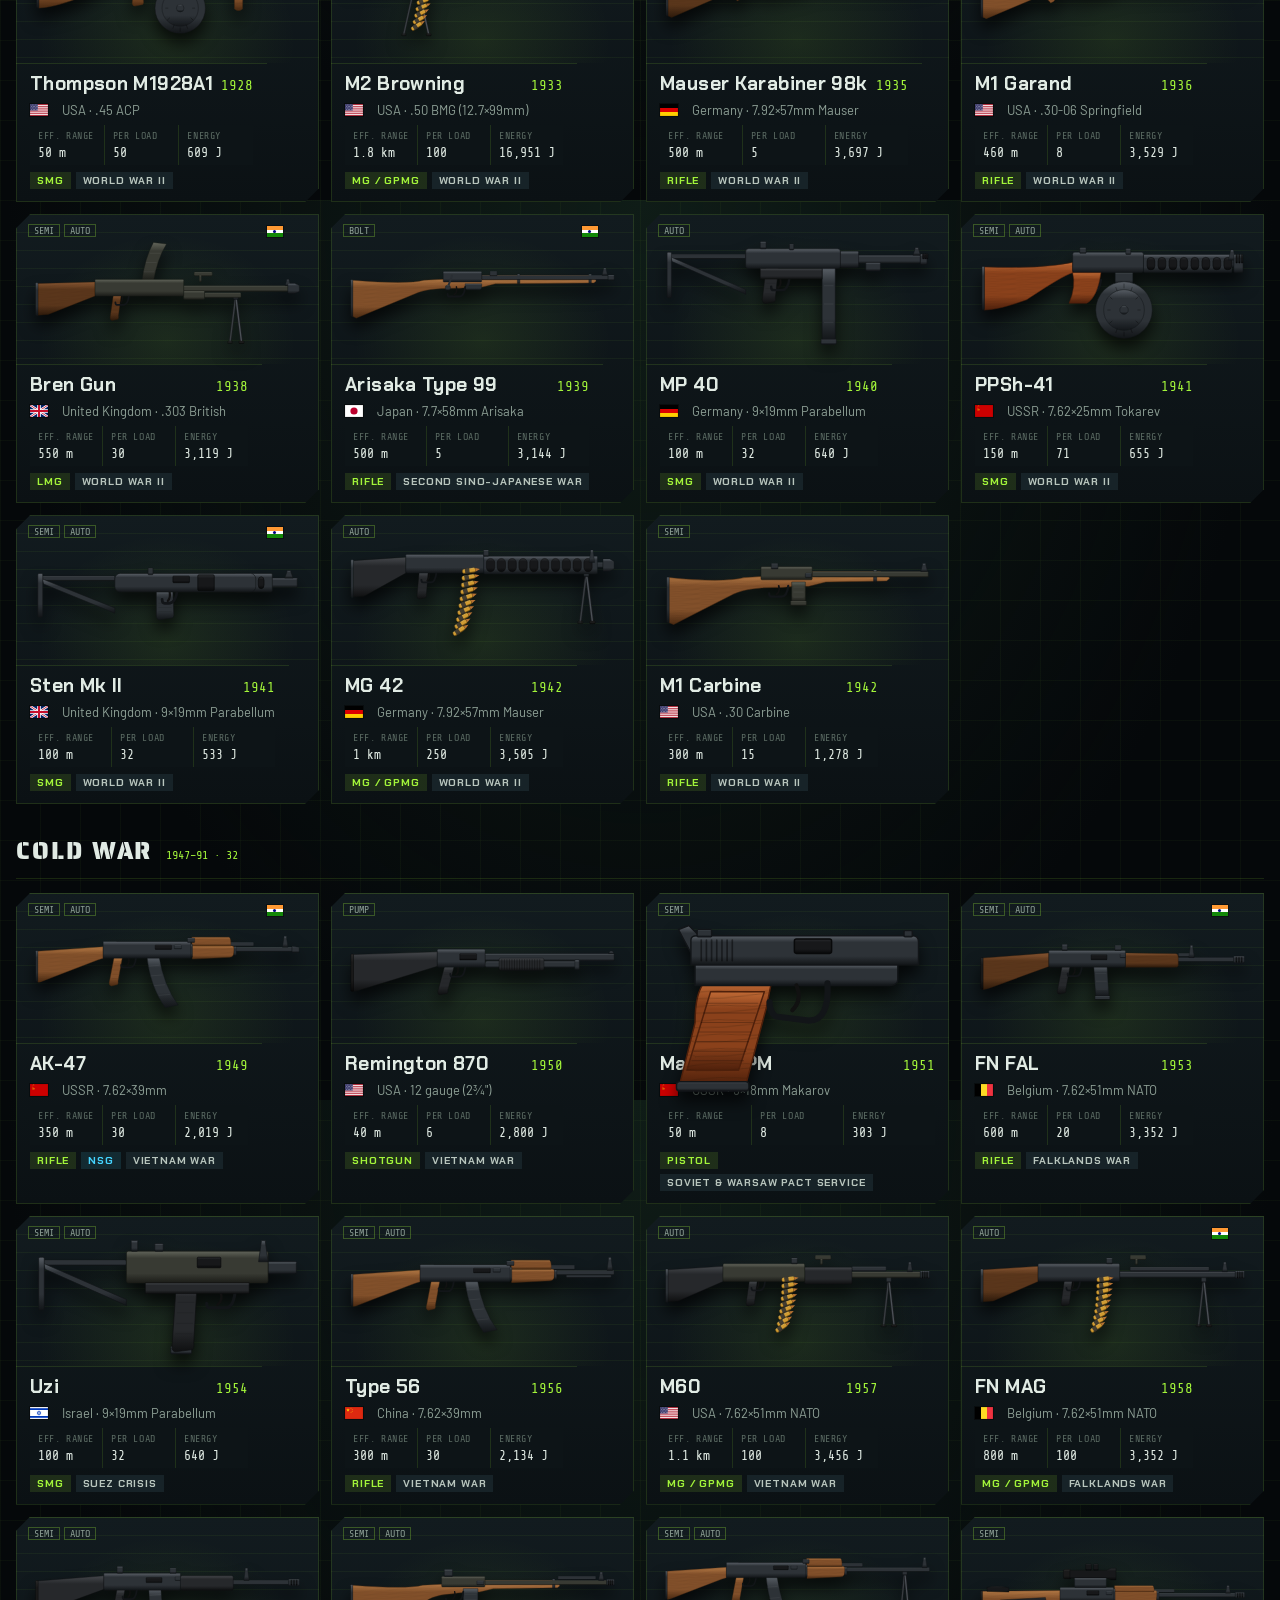
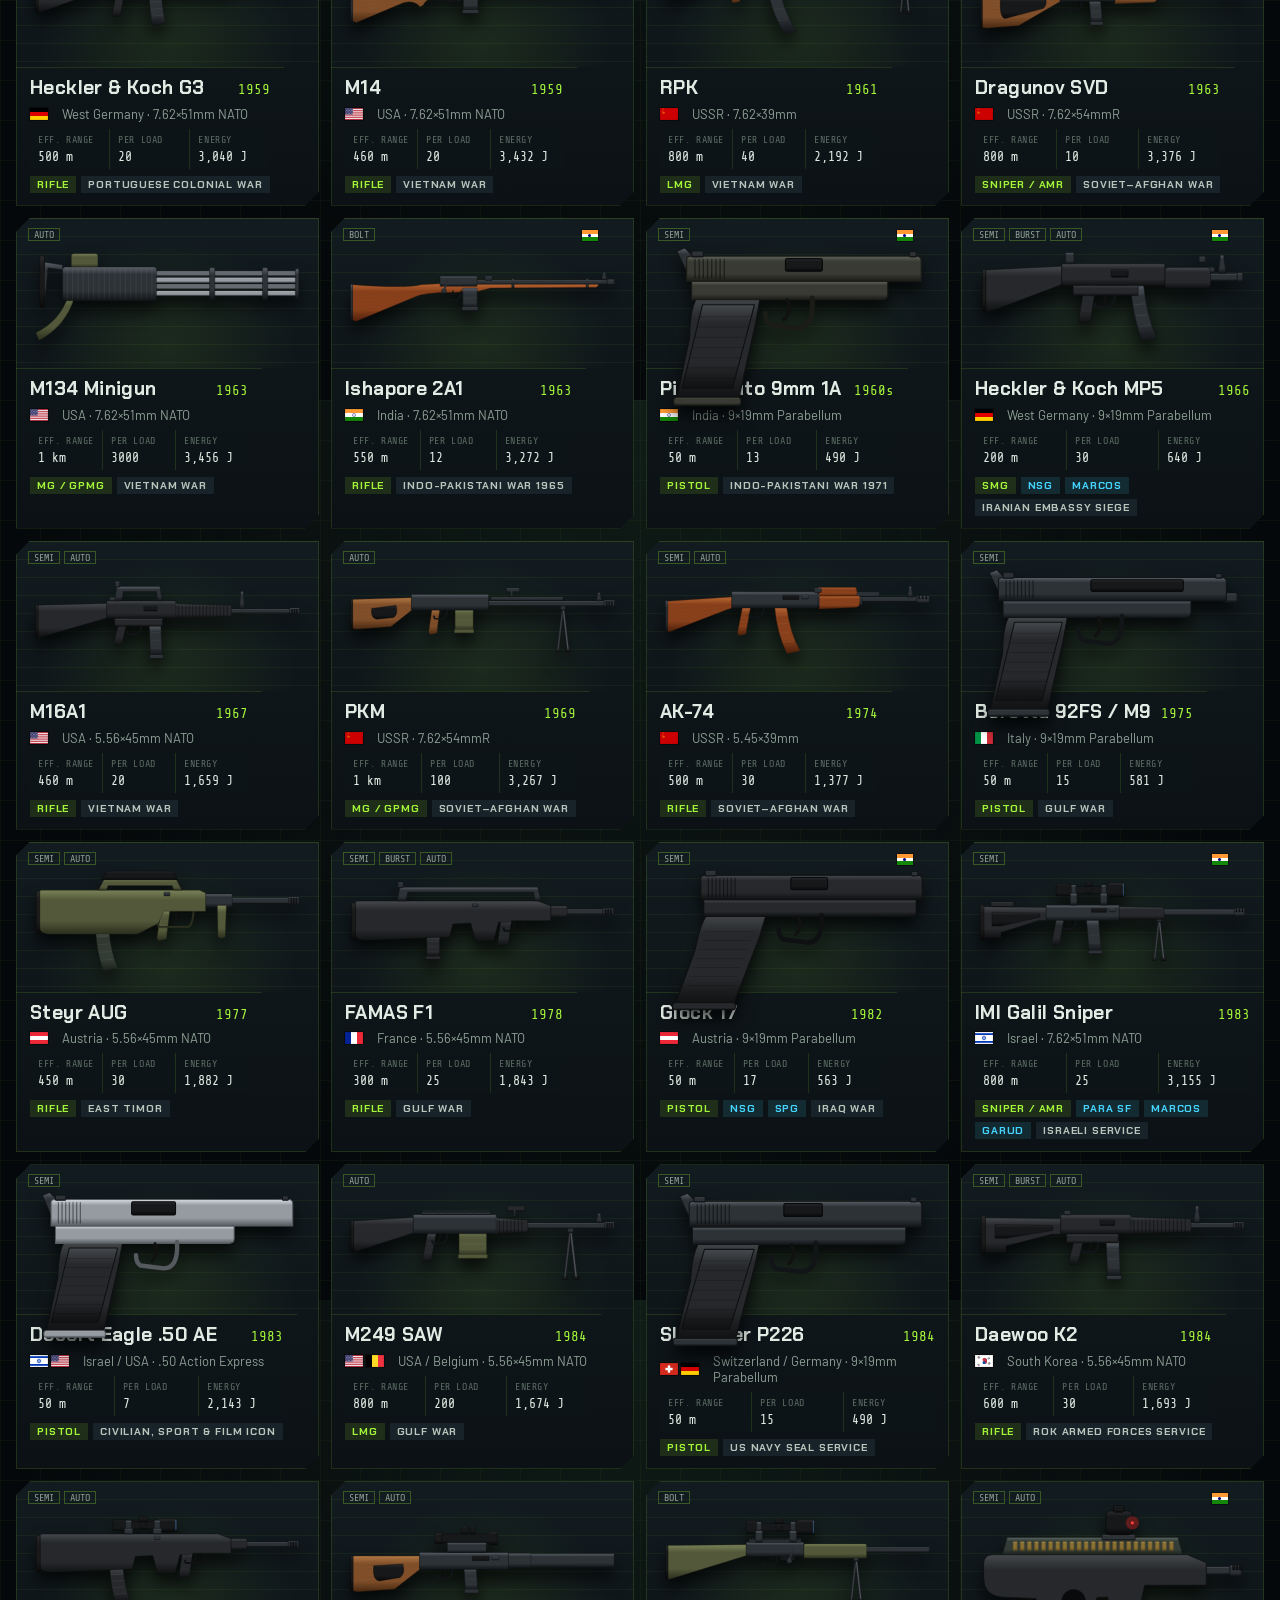
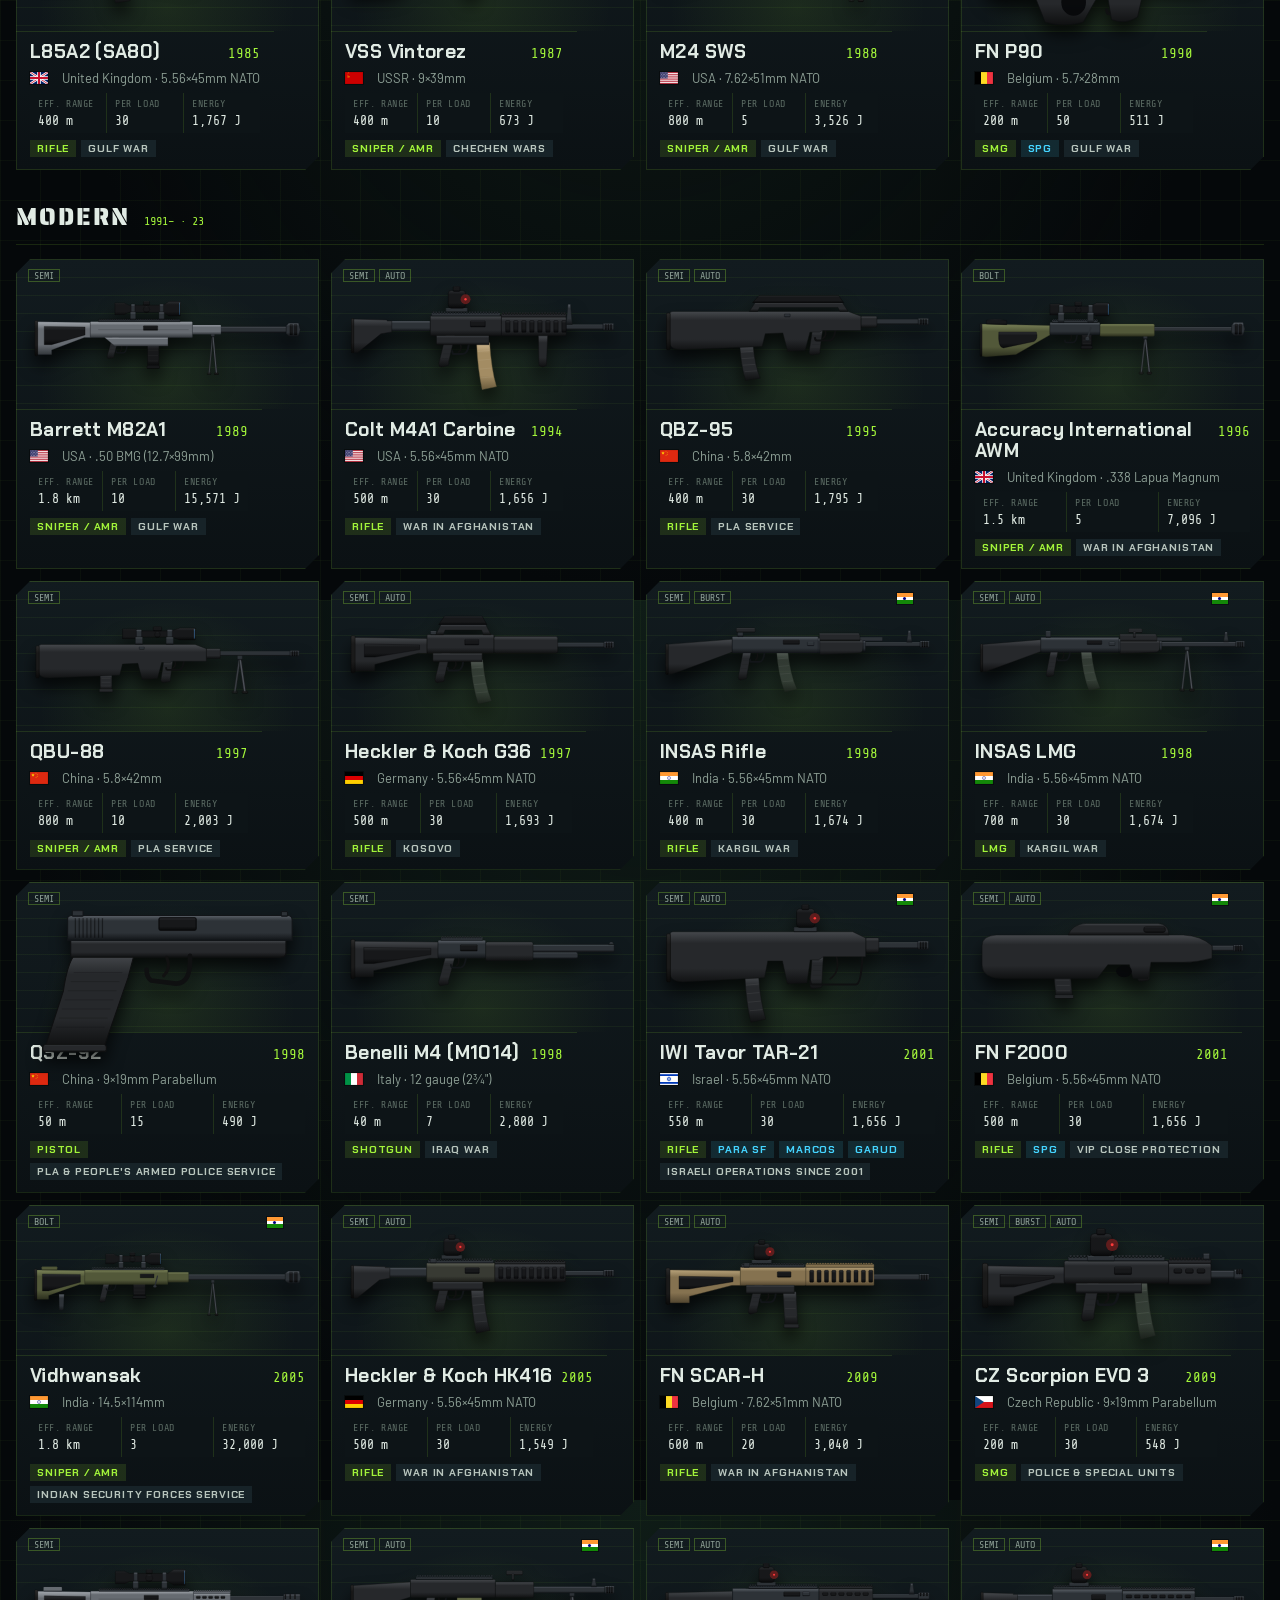
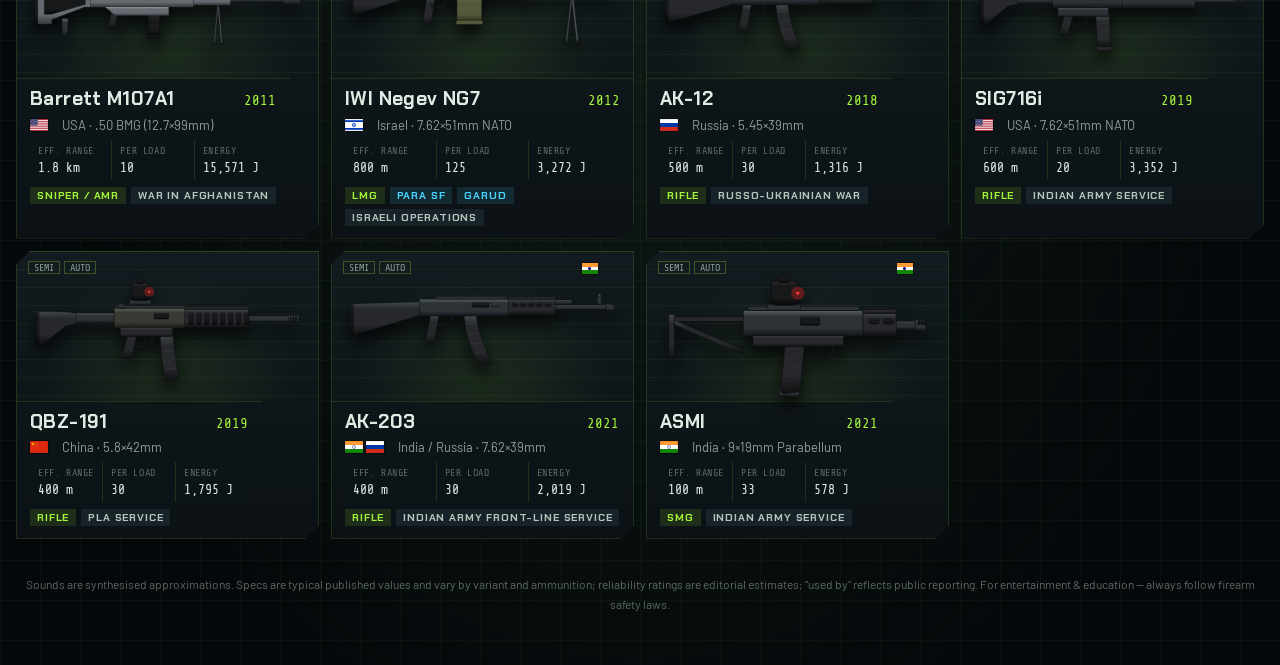
==== commit 5322d8d5: "Release 1.1.1: version control and changelog system - CHANGELOG.md recording every change since 0.1." ====
--- a/index.html
+++ b/index.html
@@ -34,6 +34,9 @@
       <symbol id="i-search" viewBox="0 0 24 24"><circle cx="11" cy="11" r="7" fill="none" stroke="currentColor" stroke-width="2.2"/><path d="M20 20l-4-4" stroke="currentColor" stroke-width="2.4"/></symbol>
       <symbol id="i-close" viewBox="0 0 24 24"><path d="M6 6l12 12M18 6L6 18" stroke="currentColor" stroke-width="2.4"/></symbol>
       <symbol id="i-play" viewBox="0 0 24 24"><path d="M7 4l13 8-13 8z" fill="currentColor"/></symbol>
+      <symbol id="i-lock" viewBox="0 0 24 24"><rect x="5" y="10.5" width="14" height="10" rx="1.5" fill="currentColor"/><path d="M8 10.5V8a4 4 0 018 0v2.5" fill="none" stroke="currentColor" stroke-width="2.2"/></symbol>
+      <symbol id="i-crown" viewBox="0 0 24 24"><path d="M3 7l4.5 4L12 4l4.5 7L21 7l-2 12H5z" fill="none" stroke="currentColor" stroke-width="2" stroke-linejoin="round"/></symbol>
+      <symbol id="i-ad" viewBox="0 0 24 24"><rect x="3" y="5" width="18" height="14" rx="2" fill="none" stroke="currentColor" stroke-width="2"/><path d="M10 9l5 3-5 3z" fill="currentColor"/></symbol>
       <symbol id="i-rotate" viewBox="0 0 24 24"><rect x="3" y="8" width="18" height="11" rx="1.5" fill="none" stroke="currentColor" stroke-width="2"/><path d="M8 4h6a4 4 0 014 4" fill="none" stroke="currentColor" stroke-width="2"/><path d="M16 6l2 2 2-2" fill="none" stroke="currentColor" stroke-width="2"/></symbol>
       <linearGradient id="mk-a" x1="0" y1="0" x2="0" y2="1"><stop offset="0" stop-color="#e2ff8c"/><stop offset=".55" stop-color="#a3f53a"/><stop offset="1" stop-color="#4f9e12"/></linearGradient>
       <radialGradient id="mk-bg" cx=".5" cy=".38" r=".7"><stop offset="0" stop-color="#1d3a22"/><stop offset="1" stop-color="#060a07"/></radialGradient>
@@ -75,7 +78,10 @@
         <svg class="brand-mark"><use href="#i-mark"/></svg>
         <div><h1 class="wordmark">CAL<svg class="bi"><use href="#i-bullet"/></svg>BRE</h1><p>Gun simulator · Field manual · <b>by ARTIN Studios</b></p></div>
       </div>
-      <button class="icon-btn" data-action="settings" aria-label="Settings"><svg><use href="#i-gear"/></svg></button>
+      <div class="head-actions">
+        <button class="store-btn" data-action="store" hidden><svg><use href="#i-crown"/></svg><span>Store</span></button>
+        <button class="icon-btn" data-action="settings" aria-label="Settings"><svg><use href="#i-gear"/></svg></button>
+      </div>
     </header>
 
     <section class="hero" id="hero">
@@ -158,6 +164,12 @@
       <button class="nav next" data-action="next" aria-label="Next weapon"><svg><use href="#i-next"/></svg></button>
       <div class="hint" id="hint">Tap &amp; hold the weapon to fire</div>
       <div class="reload-banner" id="reload-banner" hidden>EMPTY — RELOAD</div>
+      <div class="lock" id="lock" hidden>
+        <svg><use href="#i-lock"/></svg>
+        <b>Premium weapon</b>
+        <span>The field manual is free — unlock to fire</span>
+        <button class="btn-primary" data-action="unlock-gun">Unlock</button>
+      </div>
     </section>
 
     <section class="hud">
@@ -205,6 +217,27 @@
     </form>
   </dialog>
 
+  <dialog id="unlock" class="sheet">
+    <form method="dialog">
+      <header><h2 id="unlock-title">Unlock</h2><button class="icon-btn sm" value="close" aria-label="Close"><svg><use href="#i-close"/></svg></button></header>
+      <p class="set-note" id="unlock-note"></p>
+      <div class="offers" id="unlock-offers"></div>
+    </form>
+  </dialog>
+
+  <dialog id="store" class="sheet">
+    <form method="dialog">
+      <header><h2>Store</h2><button class="icon-btn sm" value="close" aria-label="Close"><svg><use href="#i-close"/></svg></button></header>
+      <p class="set-note">One-time purchases — yours forever on this Google account. Prices are shown in your currency by Google Play.</p>
+      <div class="offers" id="store-offers"></div>
+      <div class="store-foot">
+        <button class="btn-ghost" type="button" data-action="restore">Restore purchases</button>
+        <button class="btn-ghost" type="button" data-action="privacy-options" id="privacy-options" hidden>Ad privacy choices</button>
+        <a class="btn-ghost" href="privacy.html" target="_blank" rel="noopener">Privacy policy</a>
+      </div>
+    </form>
+  </dialog>
+
   <dialog id="settings" class="sheet">
     <form method="dialog">
       <header><h2>Settings</h2><button class="icon-btn sm" value="close" aria-label="Close"><svg><use href="#i-close"/></svg></button></header>
@@ -220,6 +253,7 @@
         <label class="set sw"><span>Reduce flashing (photosensitivity)</span><input type="checkbox" id="s-softflash" /></label>
       </div>
       <p class="set-note" id="cap-note"></p>
+      <p class="set-version" id="app-version"></p>
       <p class="set-keys"><b>Keyboard:</b> <kbd>Space</kbd> fire · <kbd>R</kbd> reload · <kbd>M</kbd> mode · <kbd>←</kbd><kbd>→</kbd> switch · <kbd>E</kbd> environment · <kbd>I</kbd> manual · <kbd>F</kbd> fullscreen</p>
     </form>
   </dialog>
--- a/css/app.css
+++ b/css/app.css
@@ -516,3 +516,51 @@
 /* short (landscape phone) screens: the filter block is taller than the viewport, so don't pin it */
 @media (max-height: 560px) { .filters { position: static; background: none; } .hero { min-height: 0; padding: 18px 22px; } .hero-feat .art { height: 130px; } }
 .hero-feat .fstats { position: relative; z-index: 1; background: rgba(5, 8, 10, 0.78); padding: 5px 10px; box-shadow: inset 0 0 0 1px var(--line); }
+
+/* ============================================================== STORE & LOCKS */
+.head-actions { display: flex; gap: 8px; align-items: center; }
+.store-btn { --cut: 8px; clip-path: polygon(8px 0, 100% 0, 100% calc(100% - 8px), calc(100% - 8px) 100%, 0 100%, 0 8px); display: inline-flex; align-items: center; gap: 8px; height: 42px; padding: 0 14px; border: 0;
+  background: linear-gradient(180deg, #ffd35a, #e0a020); color: #1a1204; font-family: var(--f-ui); font-weight: 700; letter-spacing: 0.12em; text-transform: uppercase; }
+.store-btn svg { width: 18px; height: 18px; }
+.card.locked .card-art svg { filter: grayscale(0.7) brightness(0.75) drop-shadow(0 10px 8px rgba(0, 0, 0, 0.7)); }
+.lockb { position: absolute; top: 34px; right: 10px; z-index: 2; display: inline-flex; align-items: center; gap: 5px; padding: 3px 8px; background: rgba(255, 194, 58, 0.16); box-shadow: inset 0 0 0 1px rgba(255, 194, 58, 0.6);
+  color: var(--amber); font-family: var(--f-mono); font-size: 11px; letter-spacing: 0.1em; text-transform: uppercase; }
+.lockb svg { width: 12px; height: 12px; }
+.lockb.tmp { color: var(--cyan); background: rgba(69, 212, 255, 0.12); box-shadow: inset 0 0 0 1px rgba(69, 212, 255, 0.5); }
+.scene-card .lockb { top: 8px; }
+.scene-card.locked svg:first-child { filter: grayscale(0.6) brightness(0.7); }
+.lock { --cut: 12px; clip-path: polygon(12px 0, 100% 0, 100% calc(100% - 12px), calc(100% - 12px) 100%, 0 100%, 0 12px); position: absolute; left: 50%; top: 50%; transform: translate(-50%, -30%); z-index: 4;
+  display: grid; justify-items: center; gap: 6px; padding: 16px 22px; background: rgba(5, 8, 10, 0.86); box-shadow: inset 0 0 0 1px rgba(255, 194, 58, 0.6); text-align: center; cursor: default; }
+.lock > svg { width: 28px; height: 28px; color: var(--amber); }
+.lock b { font-family: var(--f-ui); letter-spacing: 0.14em; text-transform: uppercase; }
+.lock span { font-size: 13px; color: var(--muted); }
+.lock .btn-primary { margin-top: 6px; padding: 10px 26px; font-size: 15px; background: linear-gradient(180deg, #ffd35a, #e0a020); }
+.offers { display: grid; gap: 10px; }
+.offer { --cut: 10px; clip-path: polygon(10px 0, 100% 0, 100% calc(100% - 10px), calc(100% - 10px) 100%, 0 100%, 0 10px); display: flex; align-items: center; justify-content: space-between; gap: 14px; padding: 12px 14px; background: var(--panel-2); box-shadow: inset 0 0 0 1px var(--line); }
+.offer b { display: flex; align-items: center; gap: 8px; font-family: var(--f-ui); font-size: 17px; letter-spacing: 0.04em; }
+.offer b svg { width: 18px; height: 18px; color: var(--acc); }
+.offer b i { font-style: normal; font-family: var(--f-mono); font-size: 10.5px; padding: 2px 6px; background: var(--amber); color: #1a1204; letter-spacing: 0.08em; text-transform: uppercase; }
+.offer small { display: block; color: var(--muted); font-size: 13px; line-height: 1.4; margin-top: 2px; }
+.offer .btn-primary { flex: none; padding: 10px 16px; font-size: 15px; min-width: 96px; }
+.offer .btn-primary[disabled] { opacity: 0.45; }
+.offer.best { box-shadow: inset 0 0 0 1px var(--amber); }
+.offer.ad { box-shadow: inset 0 0 0 1px var(--acc); }
+.offer .have { color: var(--acc); font-family: var(--f-mono); font-size: 13px; }
+.store-foot { display: flex; flex-wrap: wrap; gap: 8px; margin-top: 14px; }
+.store-foot a { text-decoration: none; color: var(--text); }
+@media (max-width: 720px) { .store-btn span { display: none; } .store-btn { padding: 0 12px; } }
+
+/* long names never run under the toolbar; HUD fits beside the field-manual column */
+.sim-title h1 { overflow: hidden; text-overflow: ellipsis; }
+@media (min-width: 1100px) and (max-width: 1560px) {
+  .sim-title h1 { font-size: clamp(20px, 2.3vw, 36px); }
+  .reload span, .rmode > span { display: none; }
+  .reload { padding: 0 14px; }
+  .hud { gap: 10px; }
+}
+.reload, .trigger, .rmode { flex: none; }
+.reload svg { flex: none; }
+.ammo-strip { min-width: 0; }
+@media (min-width: 1100px) and (max-width: 1560px) { .ammo-strip { gap: 2px; max-width: 24vw; } .round { width: 6px; } .ammo-strip.pistol .round, .ammo-strip.bmg .round { width: 9px; } }
+
+.set-version { font-family: var(--f-mono); font-size: 12px; color: var(--dim); margin: 6px 0 0; letter-spacing: 0.06em; }
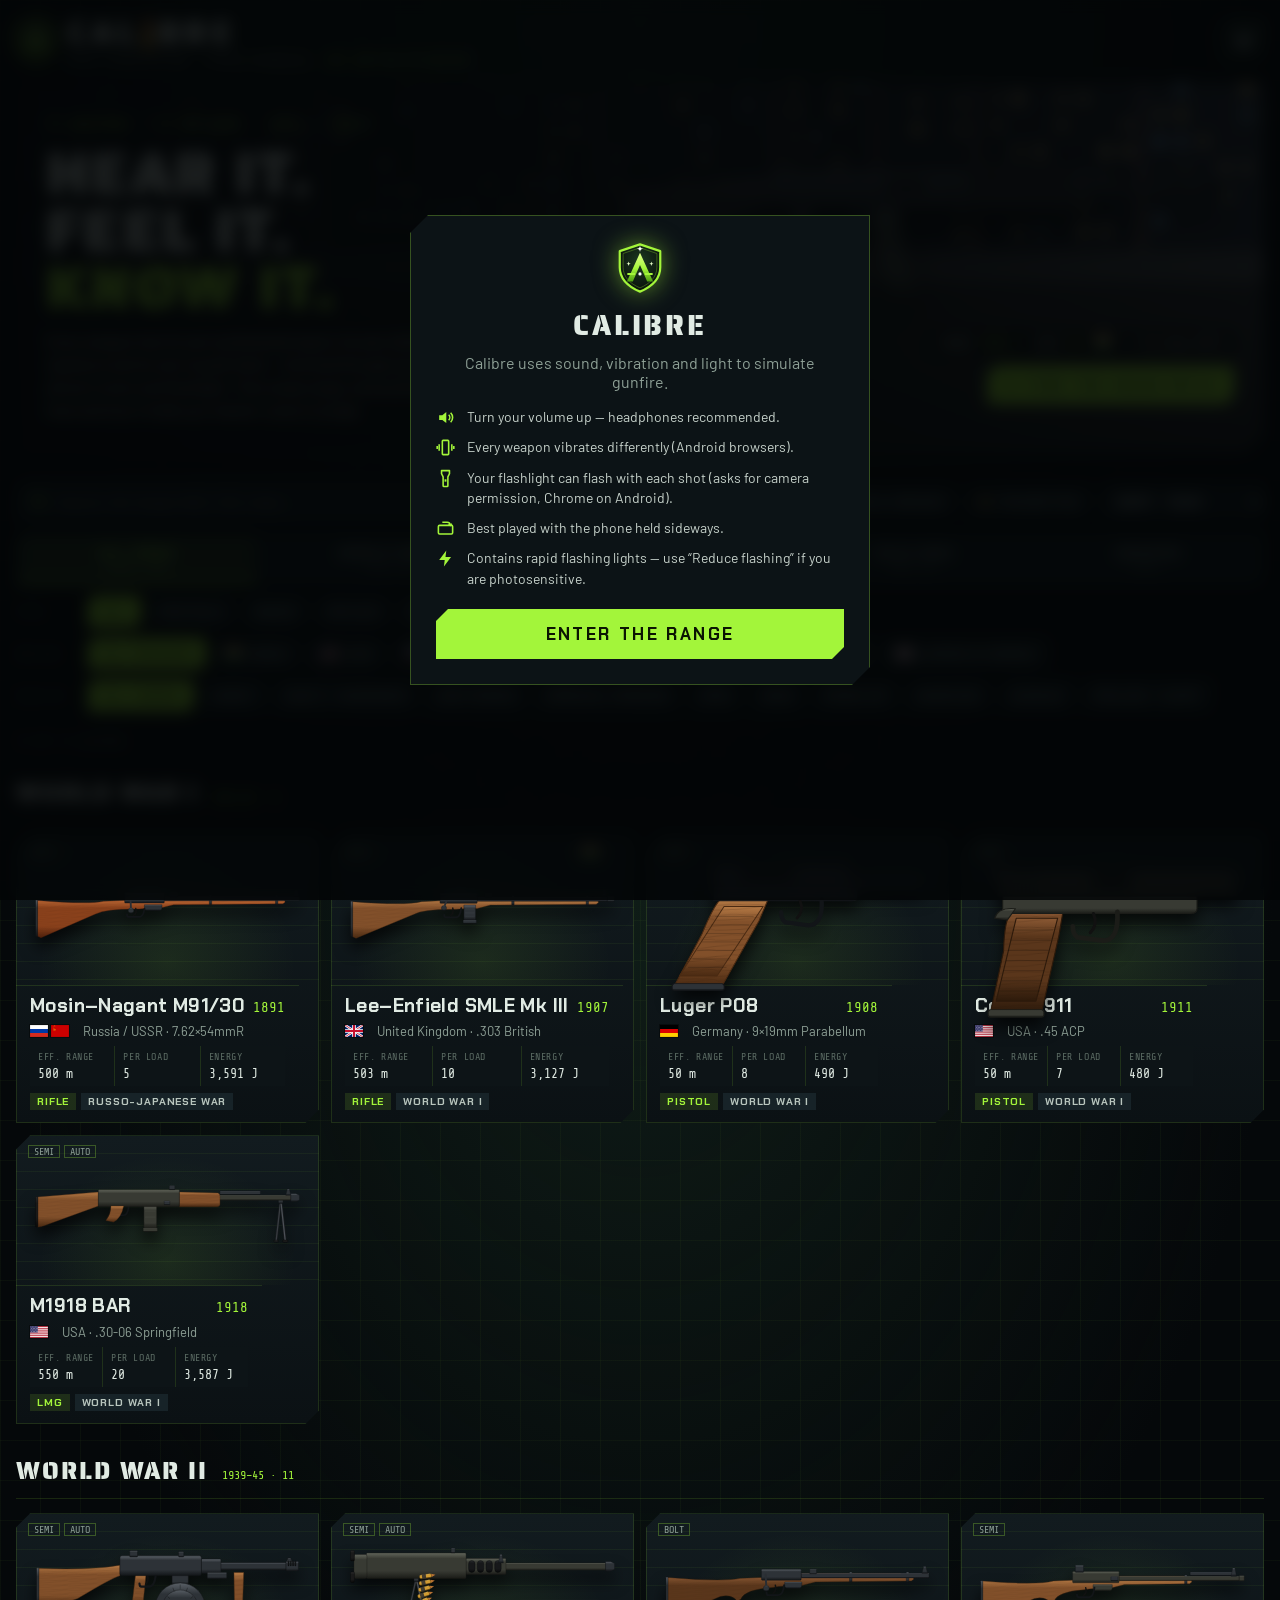
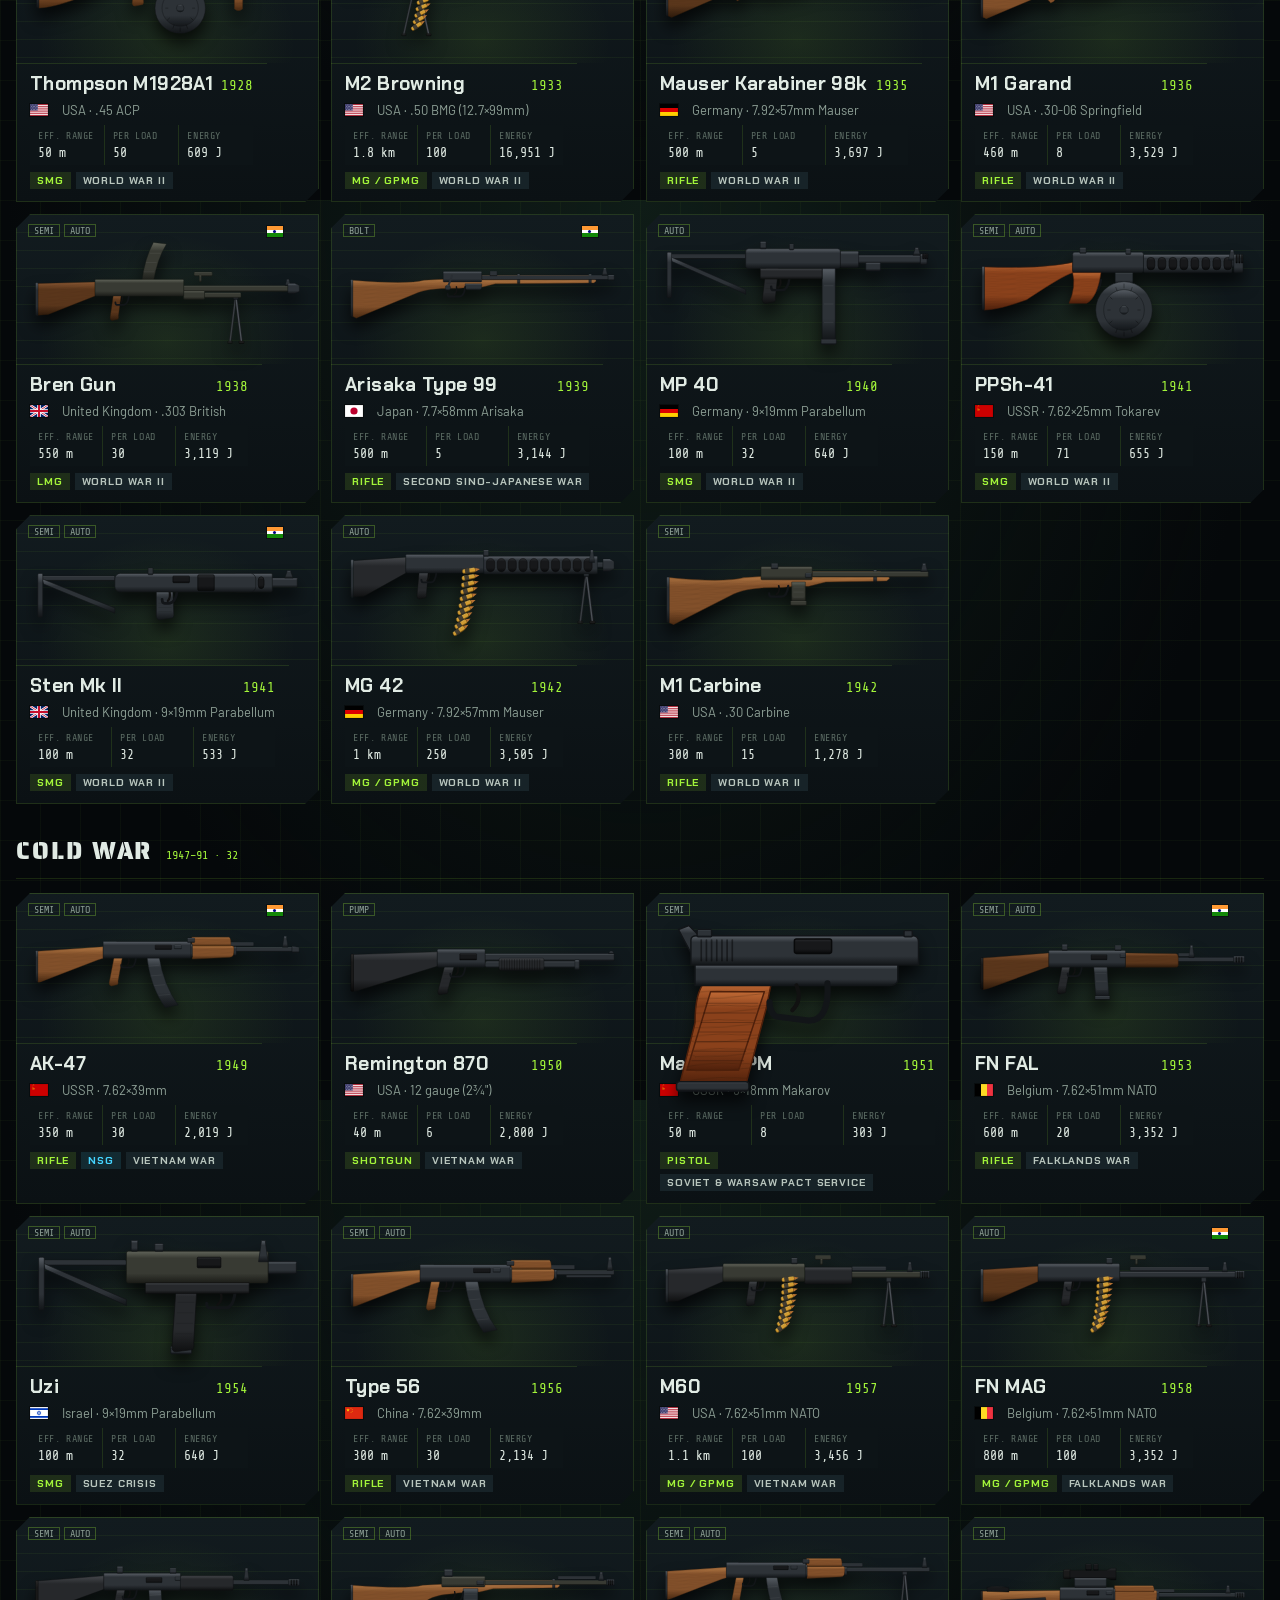
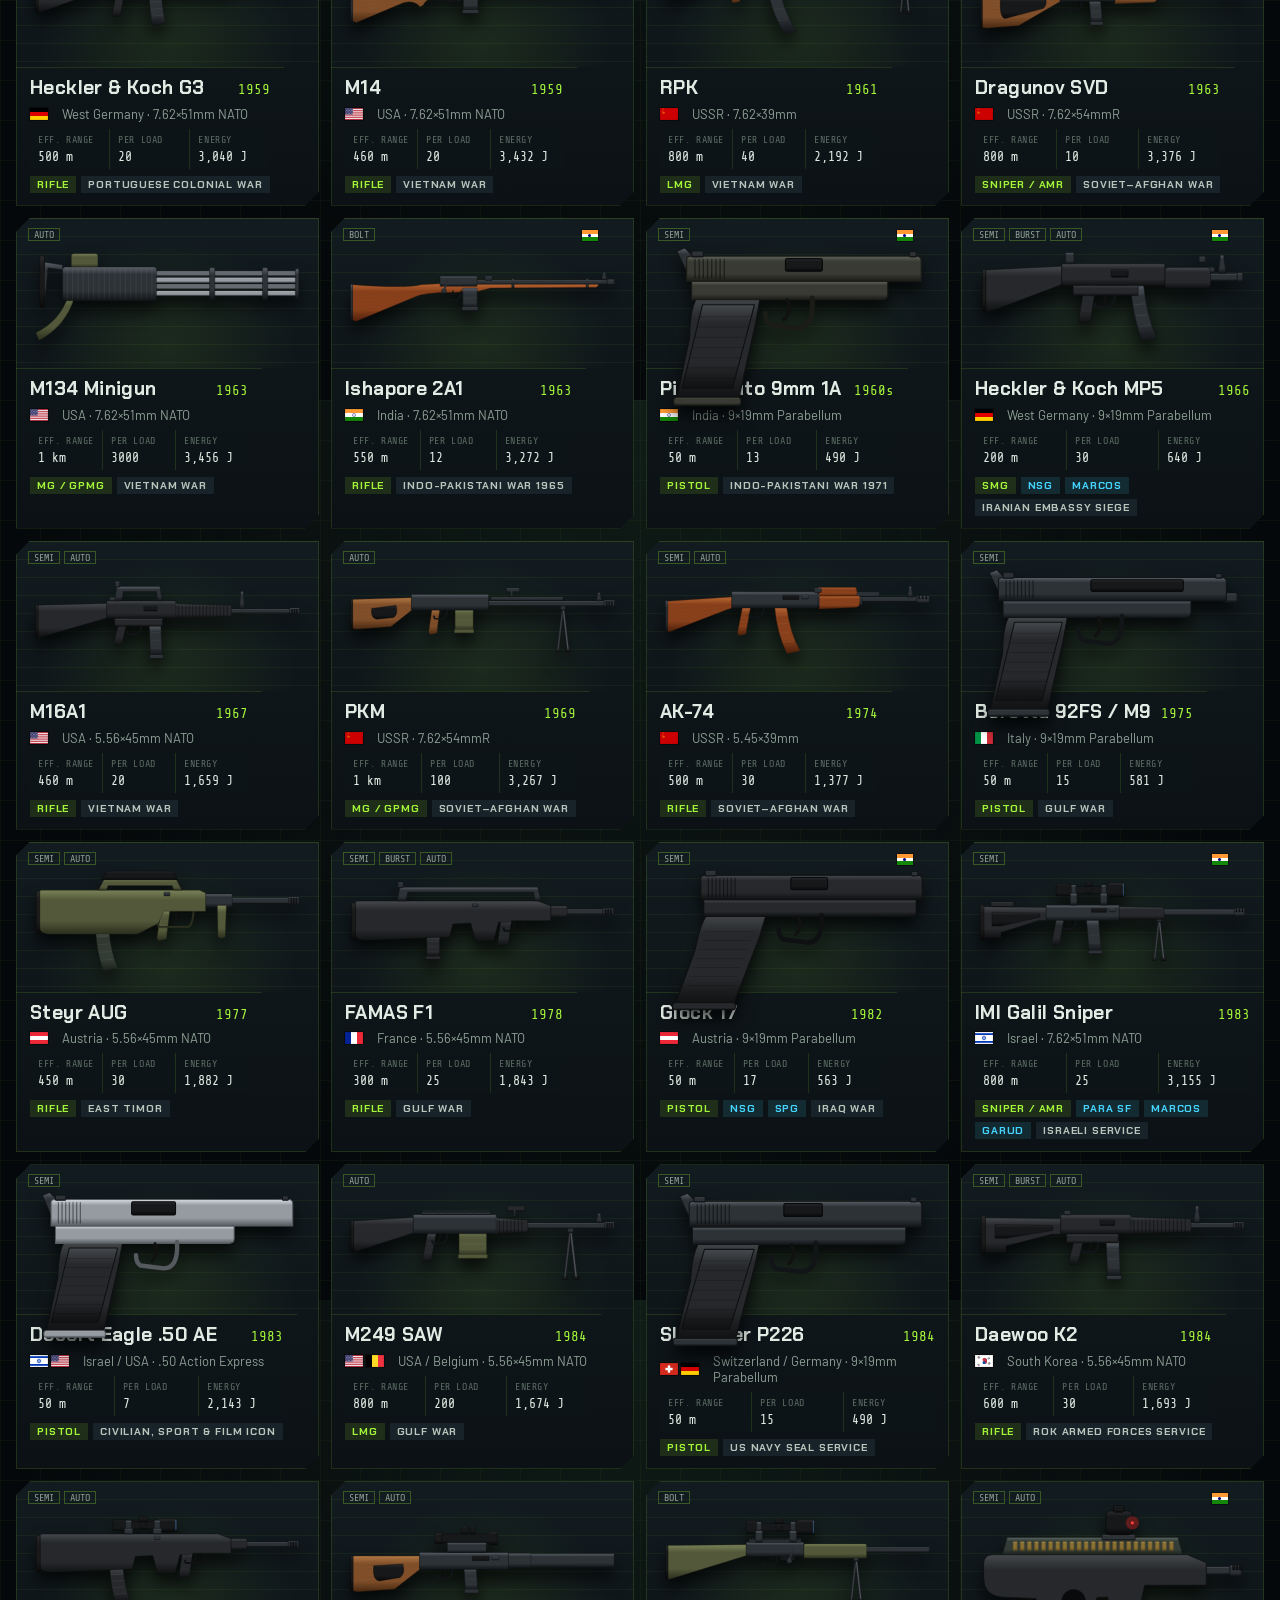
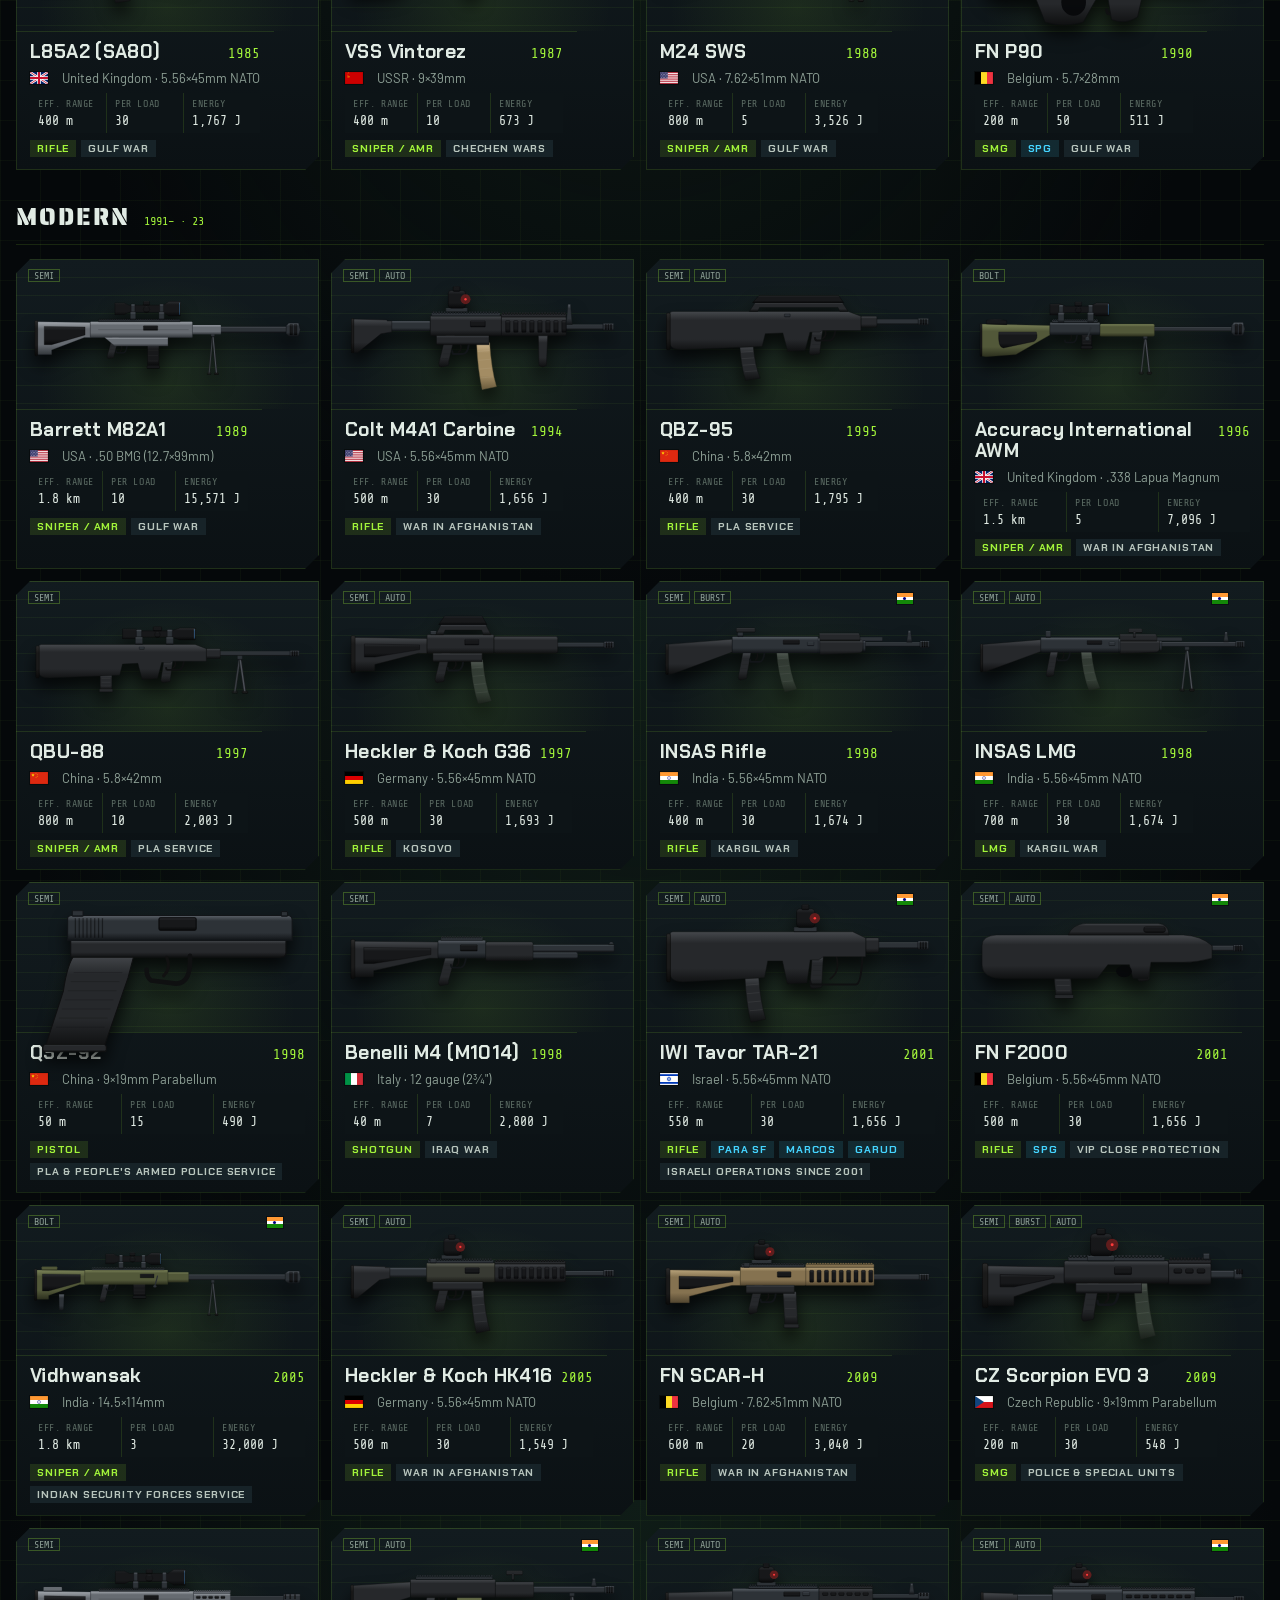
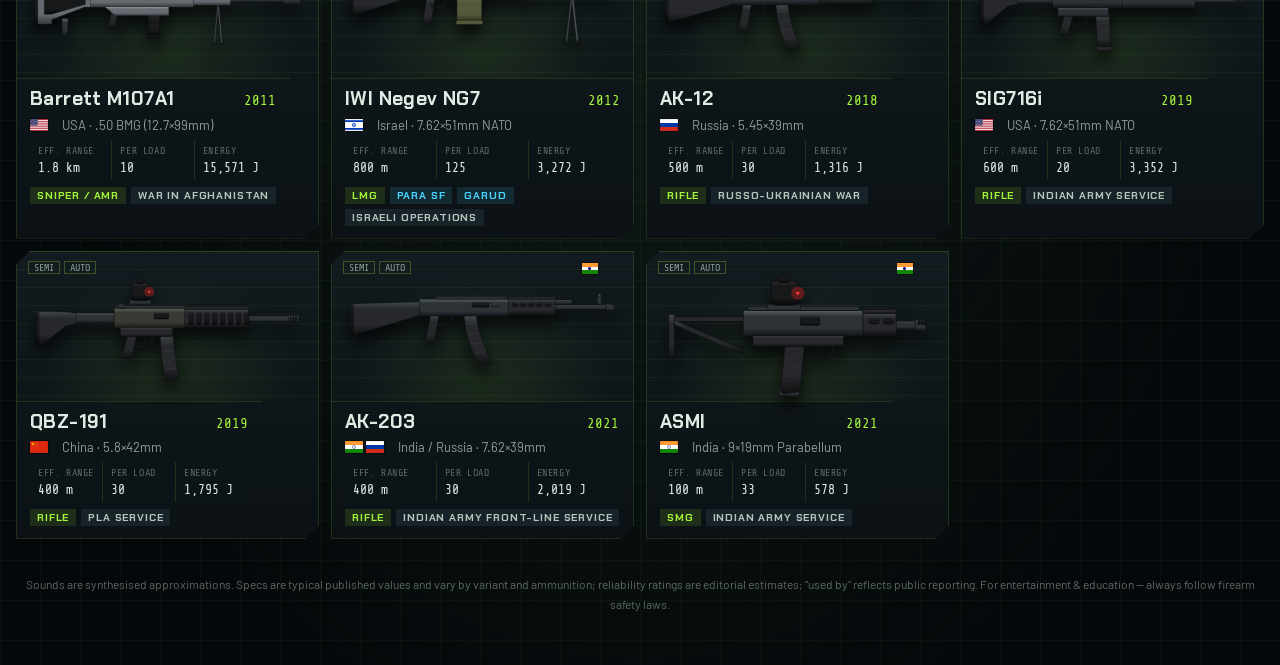
==== commit 2730c2a2: "Release 1.2.2 (build 6): no banner over welcome screen, app-specific welcome text Co-Authored-By: Cl" ====
--- a/index.html
+++ b/index.html
@@ -265,8 +265,8 @@
       <p>Calibre uses sound, vibration and light to simulate gunfire.</p>
       <ul>
         <li><svg><use href="#i-sound"/></svg><span>Turn your volume up — headphones recommended.</span></li>
-        <li><svg><use href="#i-vibe"/></svg><span>Every weapon vibrates differently (Android browsers).</span></li>
-        <li><svg><use href="#i-torch"/></svg><span>Your flashlight can flash with each shot (asks for camera permission, Chrome on Android).</span></li>
+        <li><svg><use href="#i-vibe"/></svg><span id="gate-vibe">Every weapon vibrates differently (Android browsers).</span></li>
+        <li><svg><use href="#i-torch"/></svg><span id="gate-torch">Your flashlight can flash with each shot (asks for camera permission, Chrome on Android).</span></li>
         <li><svg><use href="#i-rotate"/></svg><span>Best played with the phone held sideways.</span></li>
         <li><svg><use href="#i-flash"/></svg><span>Contains rapid flashing lights — use “Reduce flashing” if you are photosensitive.</span></li>
       </ul>
--- a/css/app.css
+++ b/css/app.css
@@ -543,6 +543,7 @@
 .offer small { display: block; color: var(--muted); font-size: 13px; line-height: 1.4; margin-top: 2px; }
 .offer .btn-primary { flex: none; padding: 10px 16px; font-size: 15px; min-width: 96px; }
 .offer .btn-primary[disabled] { opacity: 0.45; }
+.shop-note { margin: 4px 0 0; font-size: 13px; color: var(--muted, #8a9a8a); text-align: center; }
 .offer.best { box-shadow: inset 0 0 0 1px var(--amber); }
 .offer.ad { box-shadow: inset 0 0 0 1px var(--acc); }
 .offer .have { color: var(--acc); font-family: var(--f-mono); font-size: 13px; }
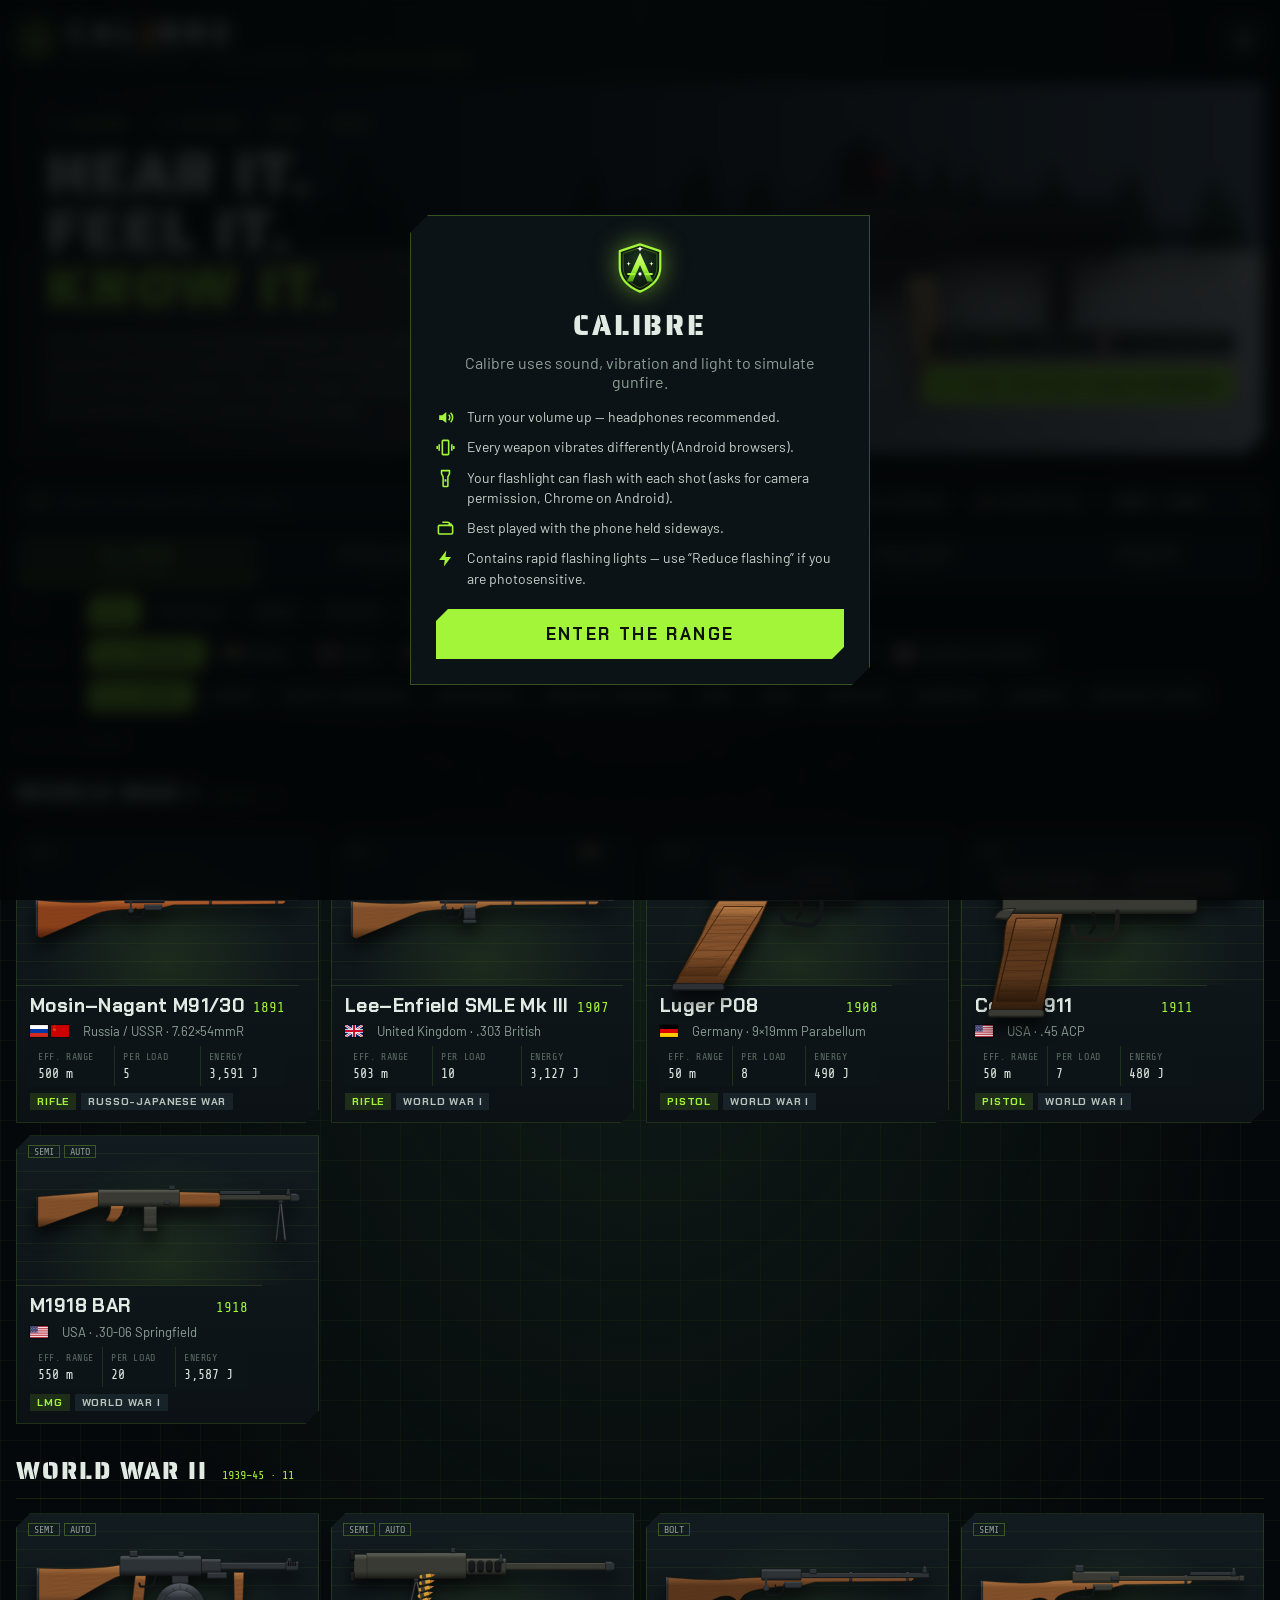
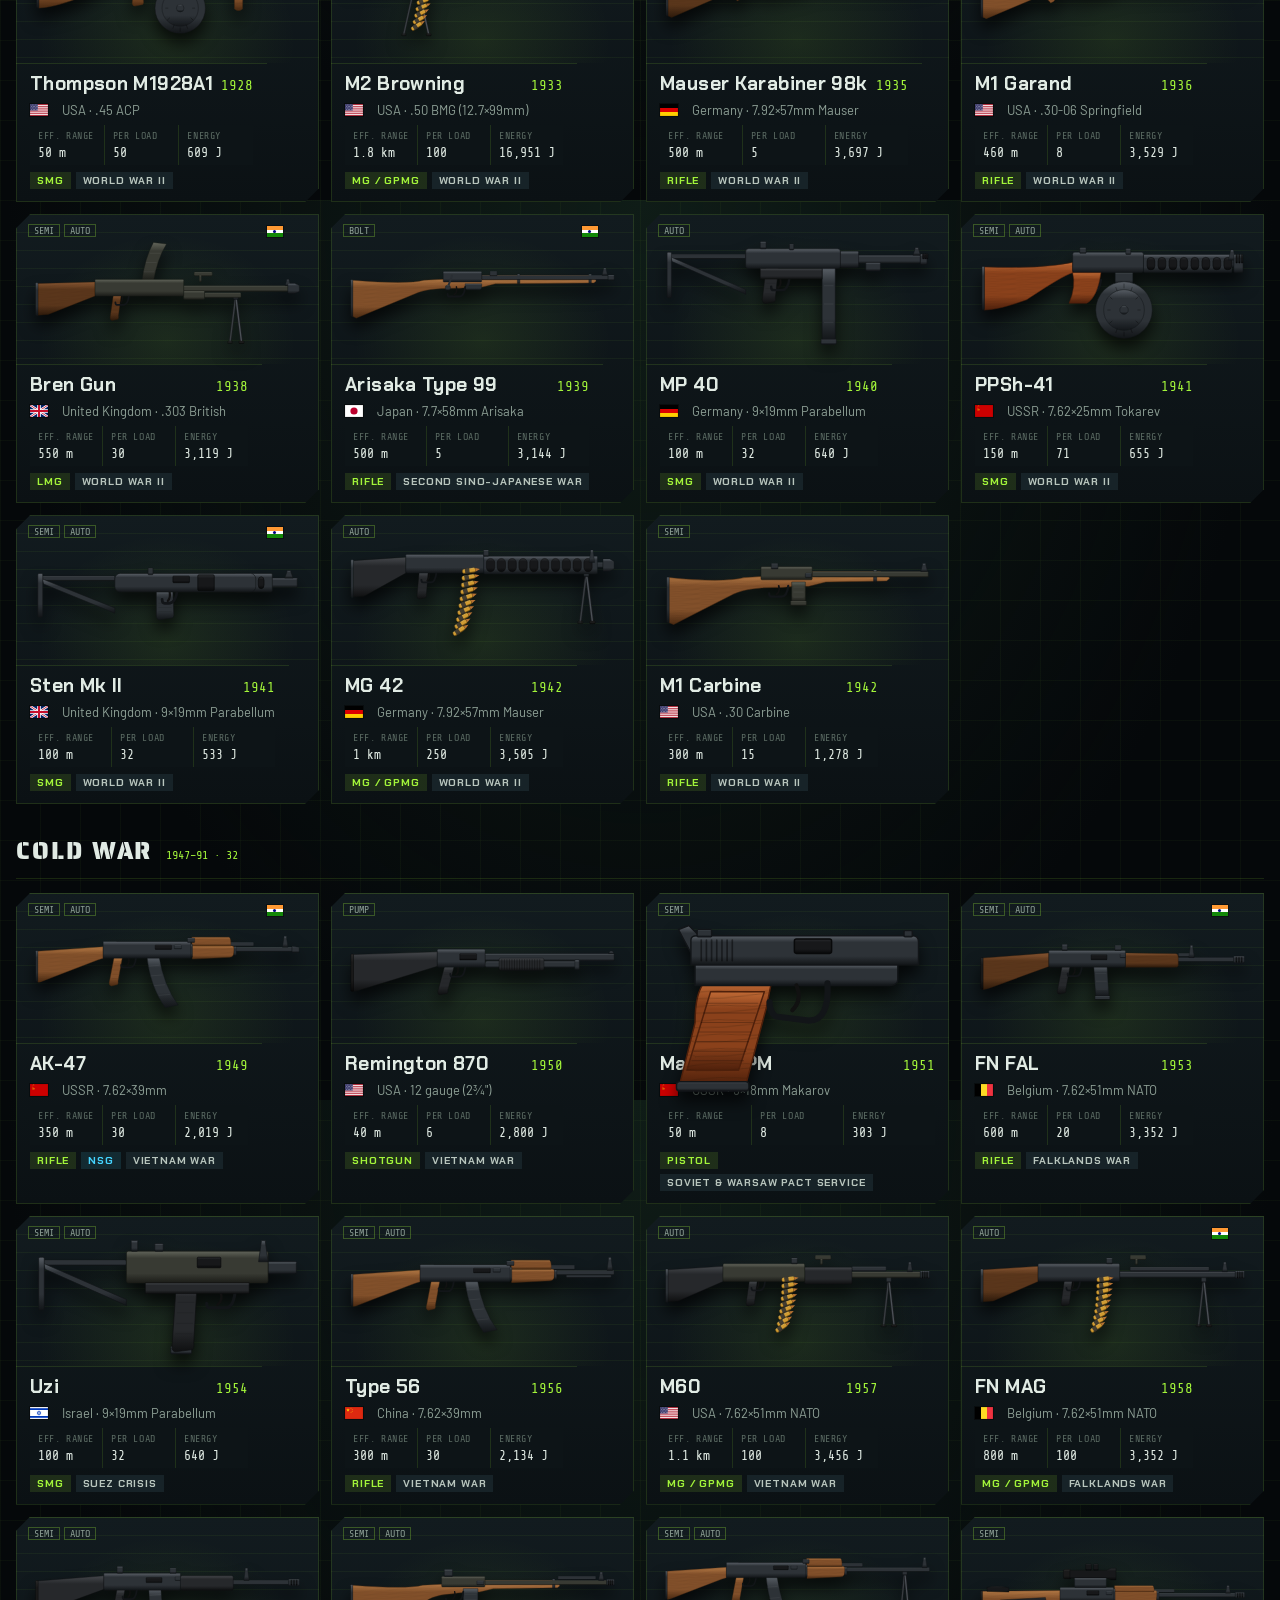
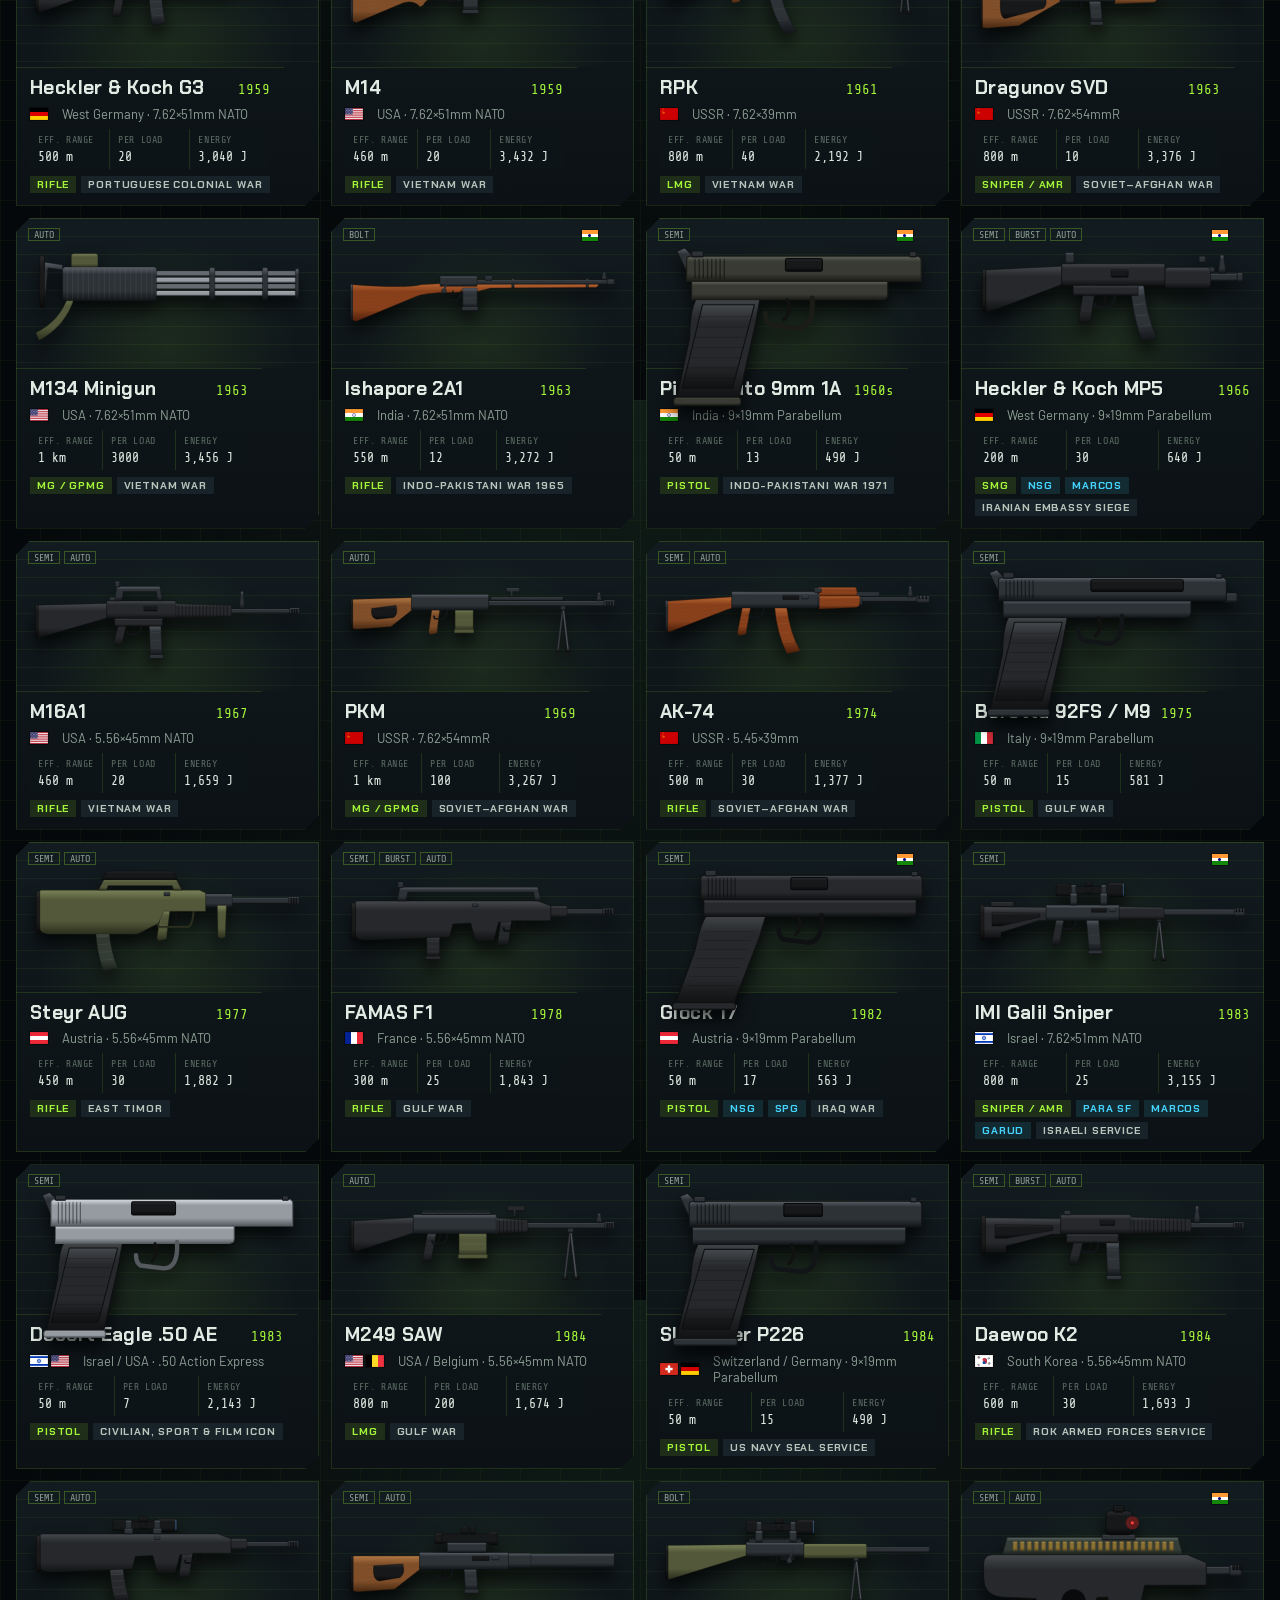
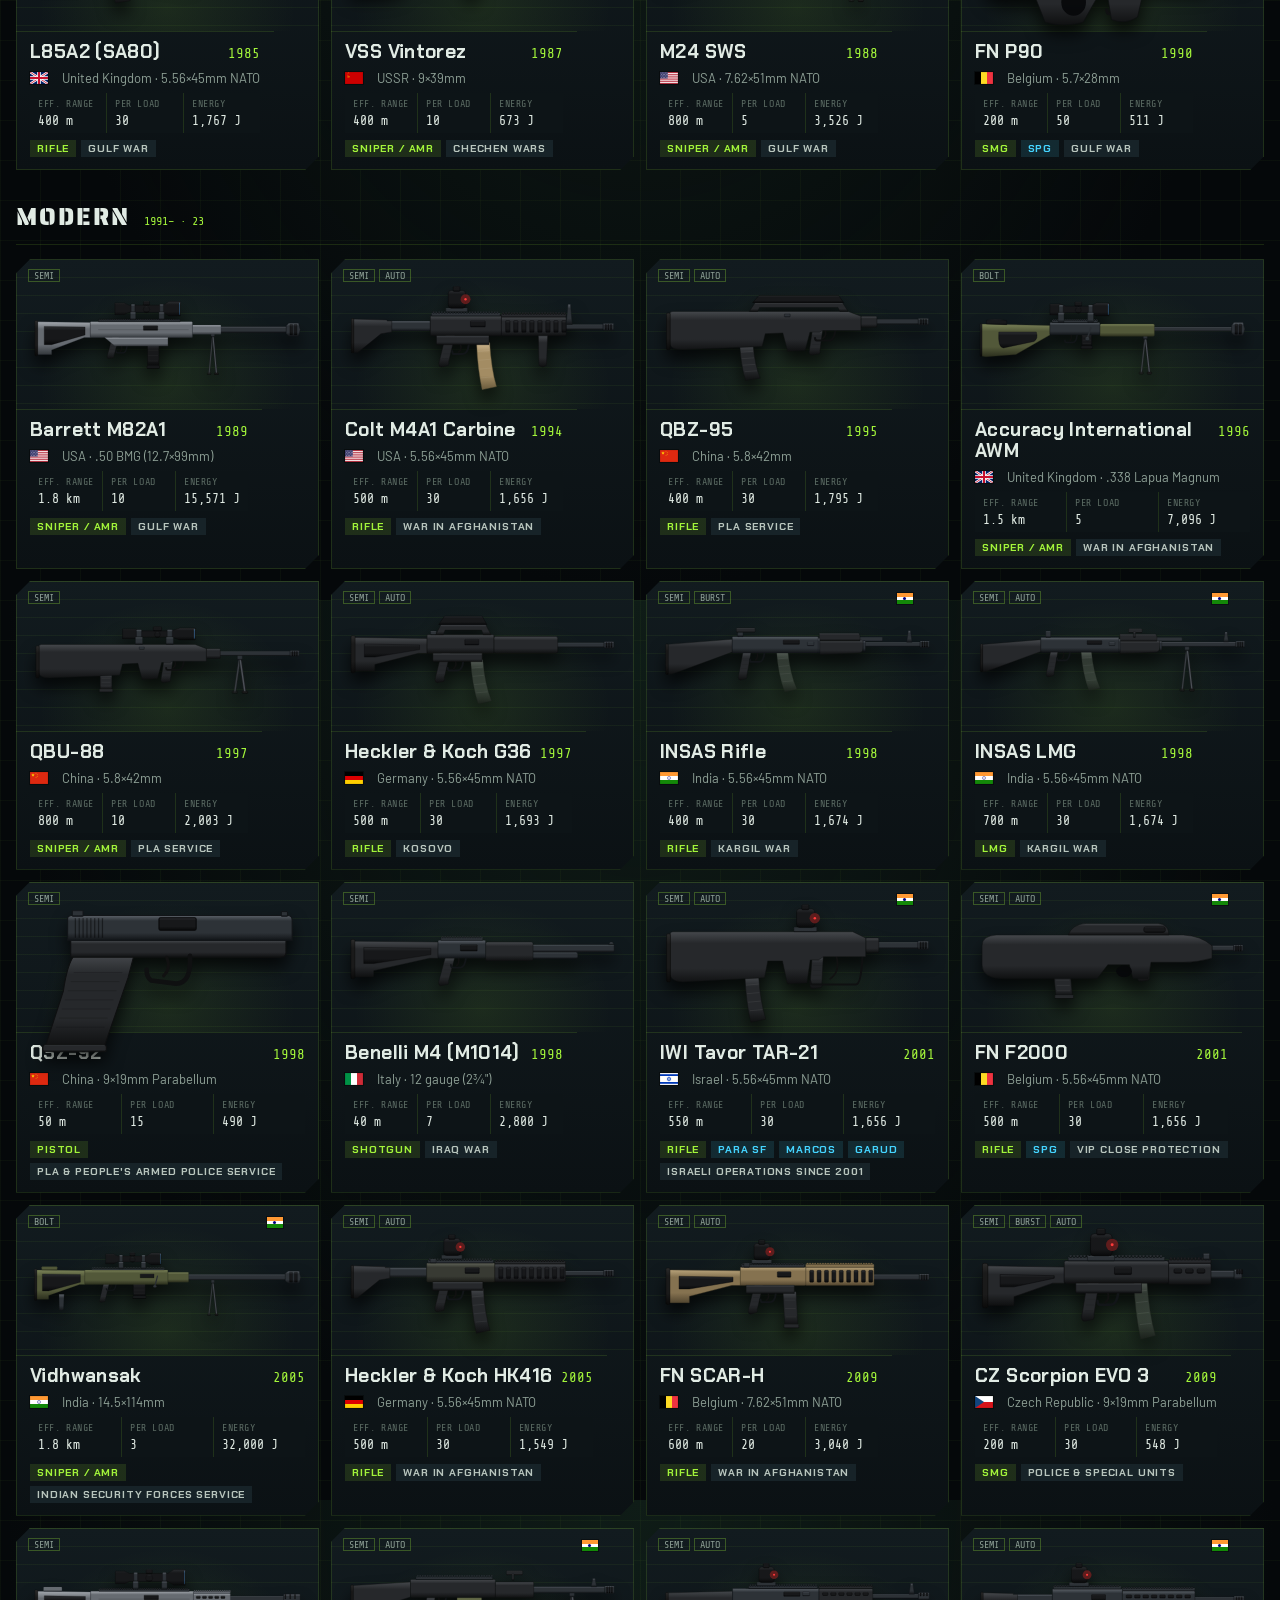
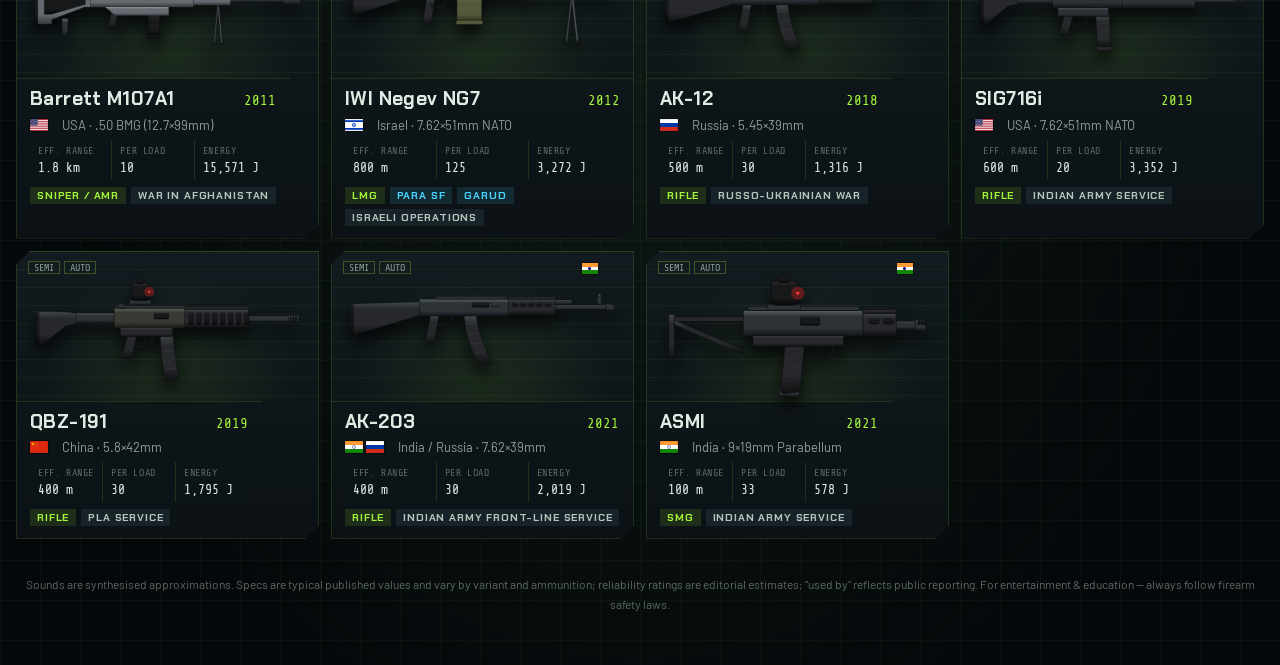
==== commit 2a15e4ec: "Release 1.2.3 (build 7): retry failed banner loads, ad status in Settings Co-Authored-By: Claude Opu" ====
--- a/index.html
+++ b/index.html
@@ -253,6 +253,7 @@
         <label class="set sw"><span>Reduce flashing (photosensitivity)</span><input type="checkbox" id="s-softflash" /></label>
       </div>
       <p class="set-note" id="cap-note"></p>
+      <p class="set-note" id="ad-note" hidden></p>
       <p class="set-version" id="app-version"></p>
       <p class="set-keys"><b>Keyboard:</b> <kbd>Space</kbd> fire · <kbd>R</kbd> reload · <kbd>M</kbd> mode · <kbd>←</kbd><kbd>→</kbd> switch · <kbd>E</kbd> environment · <kbd>I</kbd> manual · <kbd>F</kbd> fullscreen</p>
     </form>
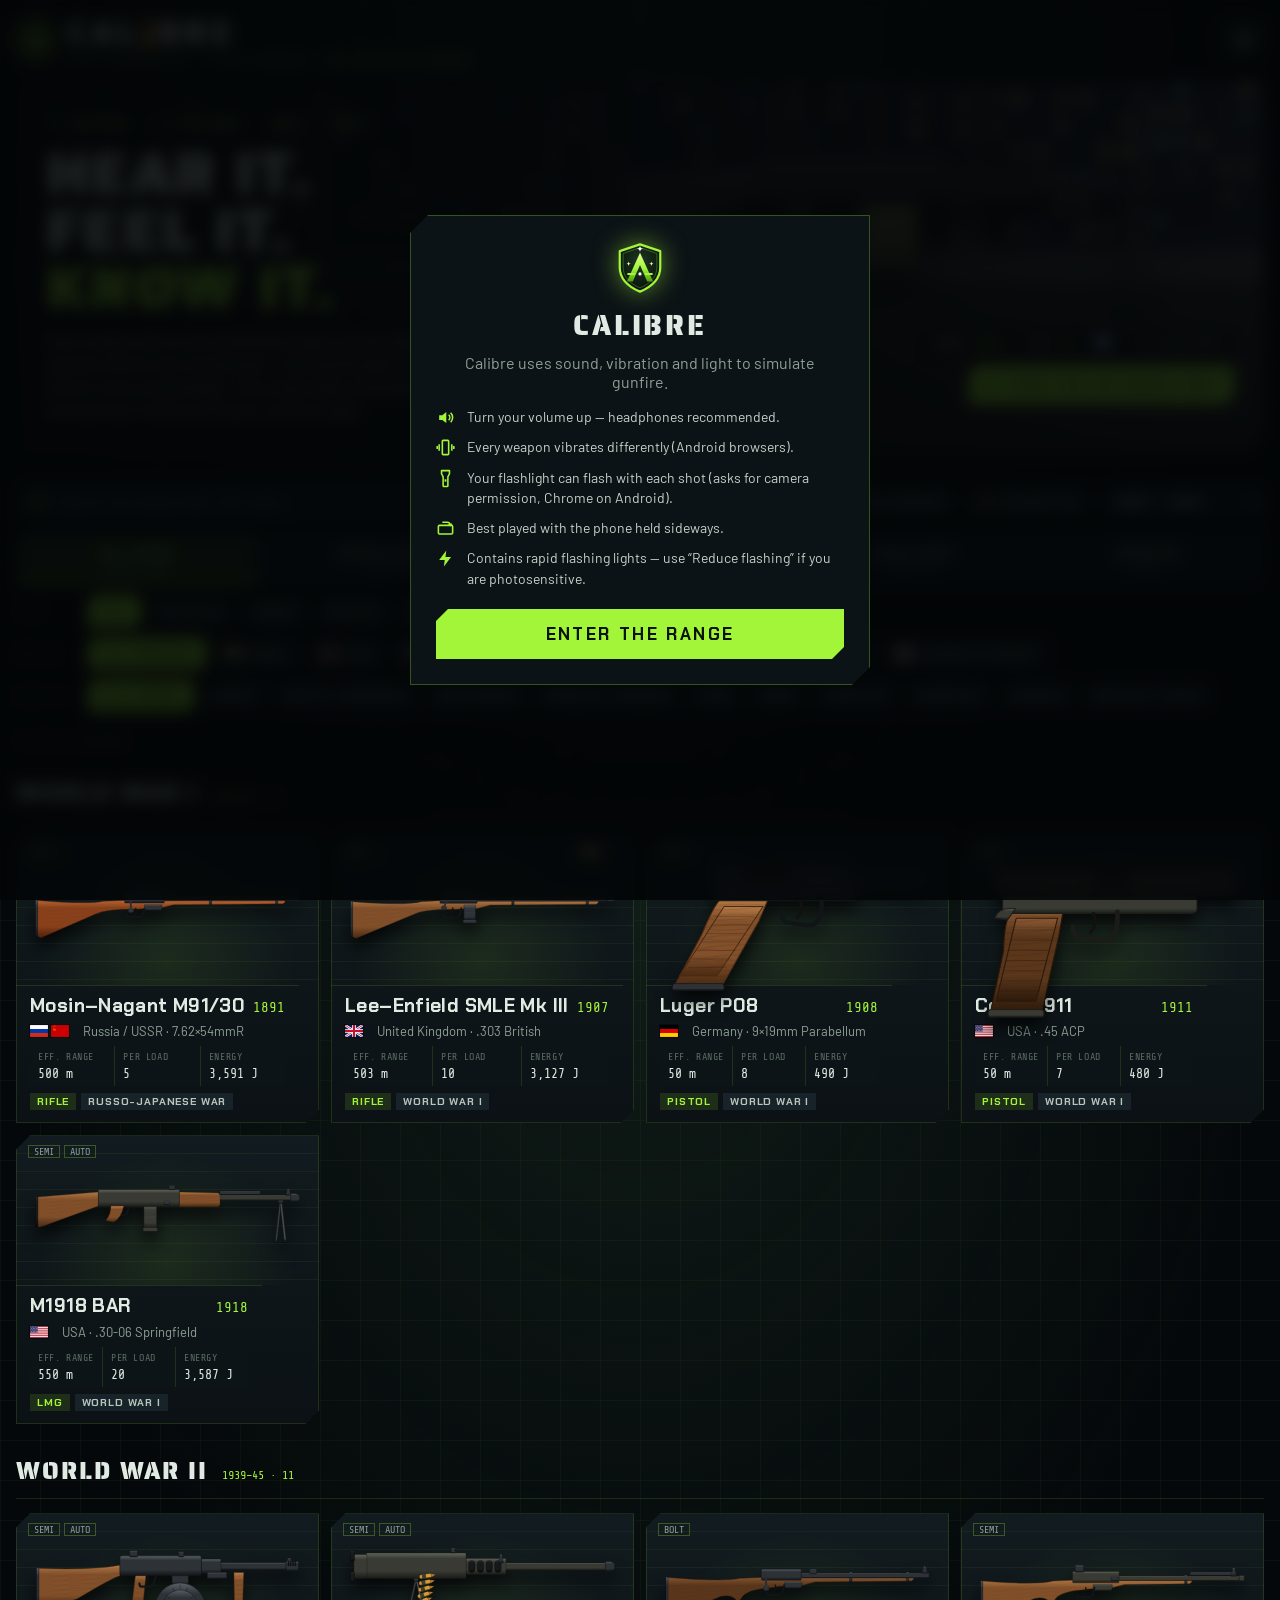
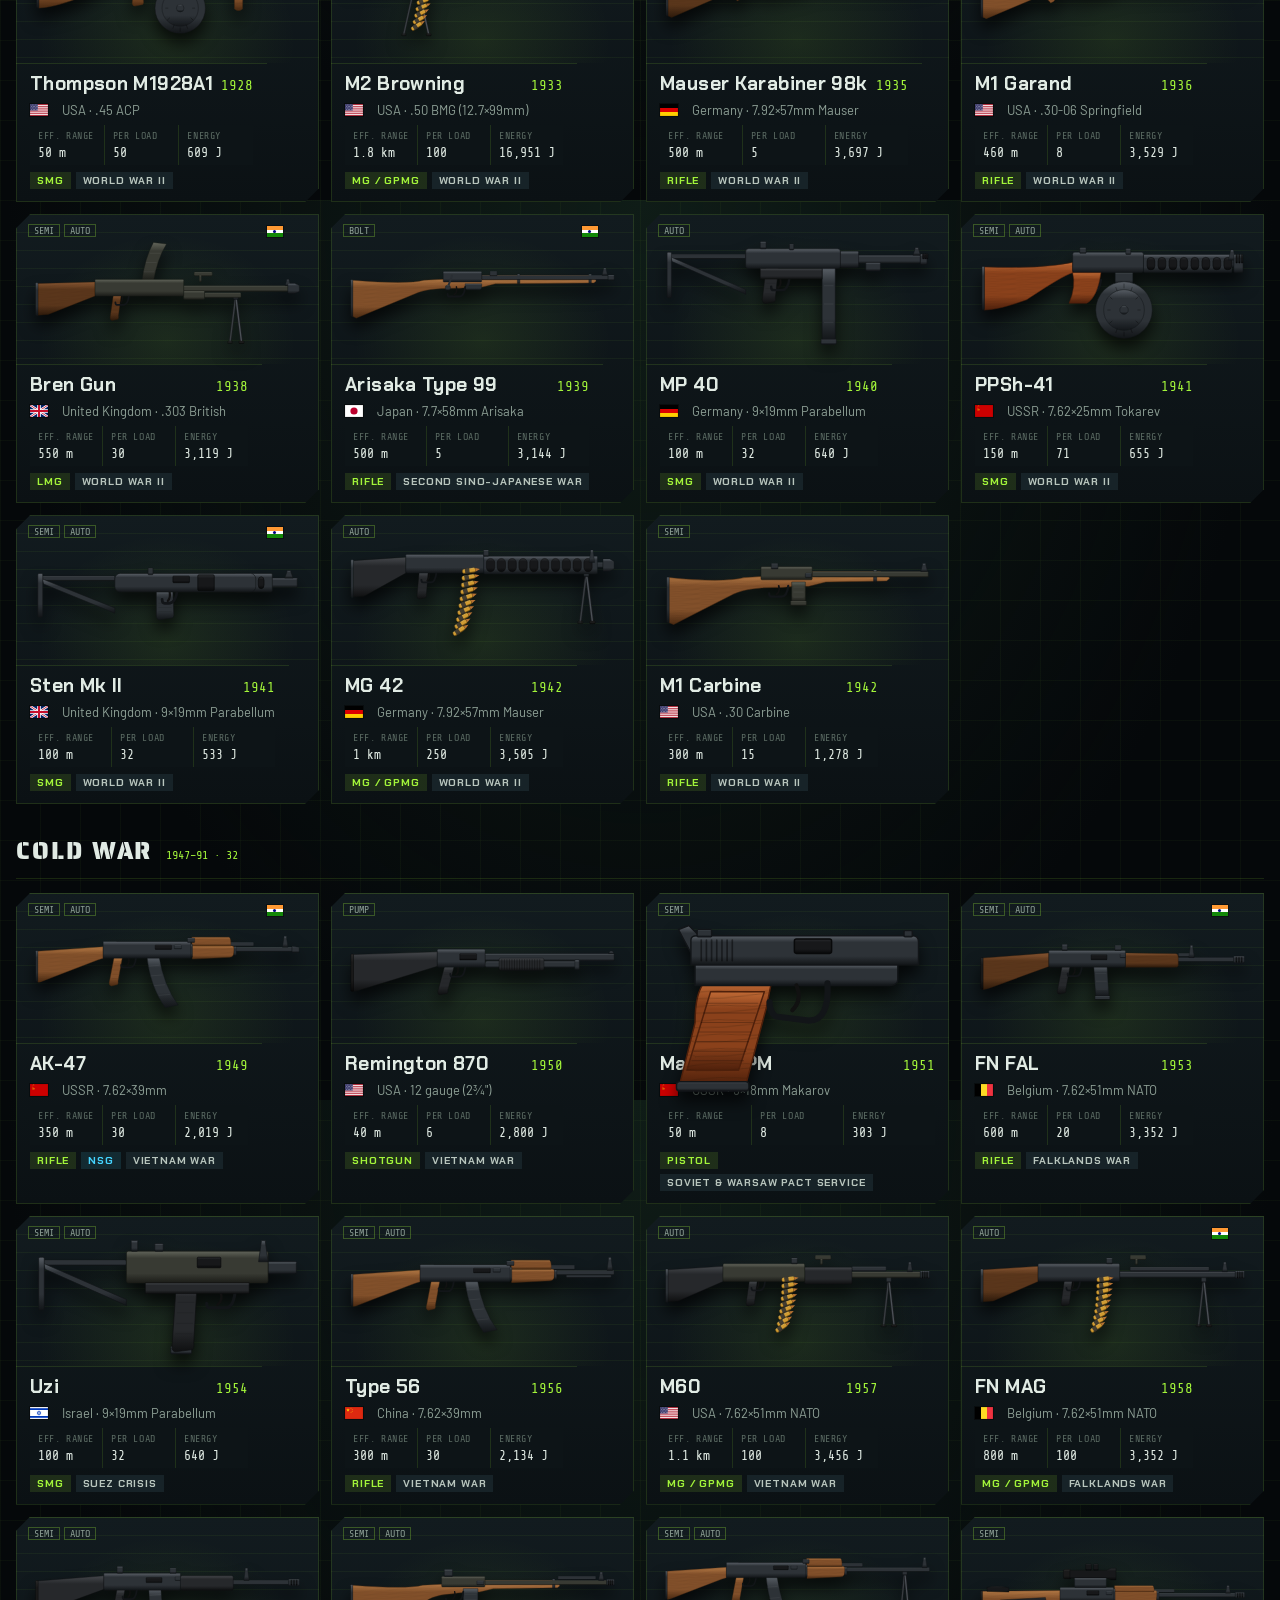
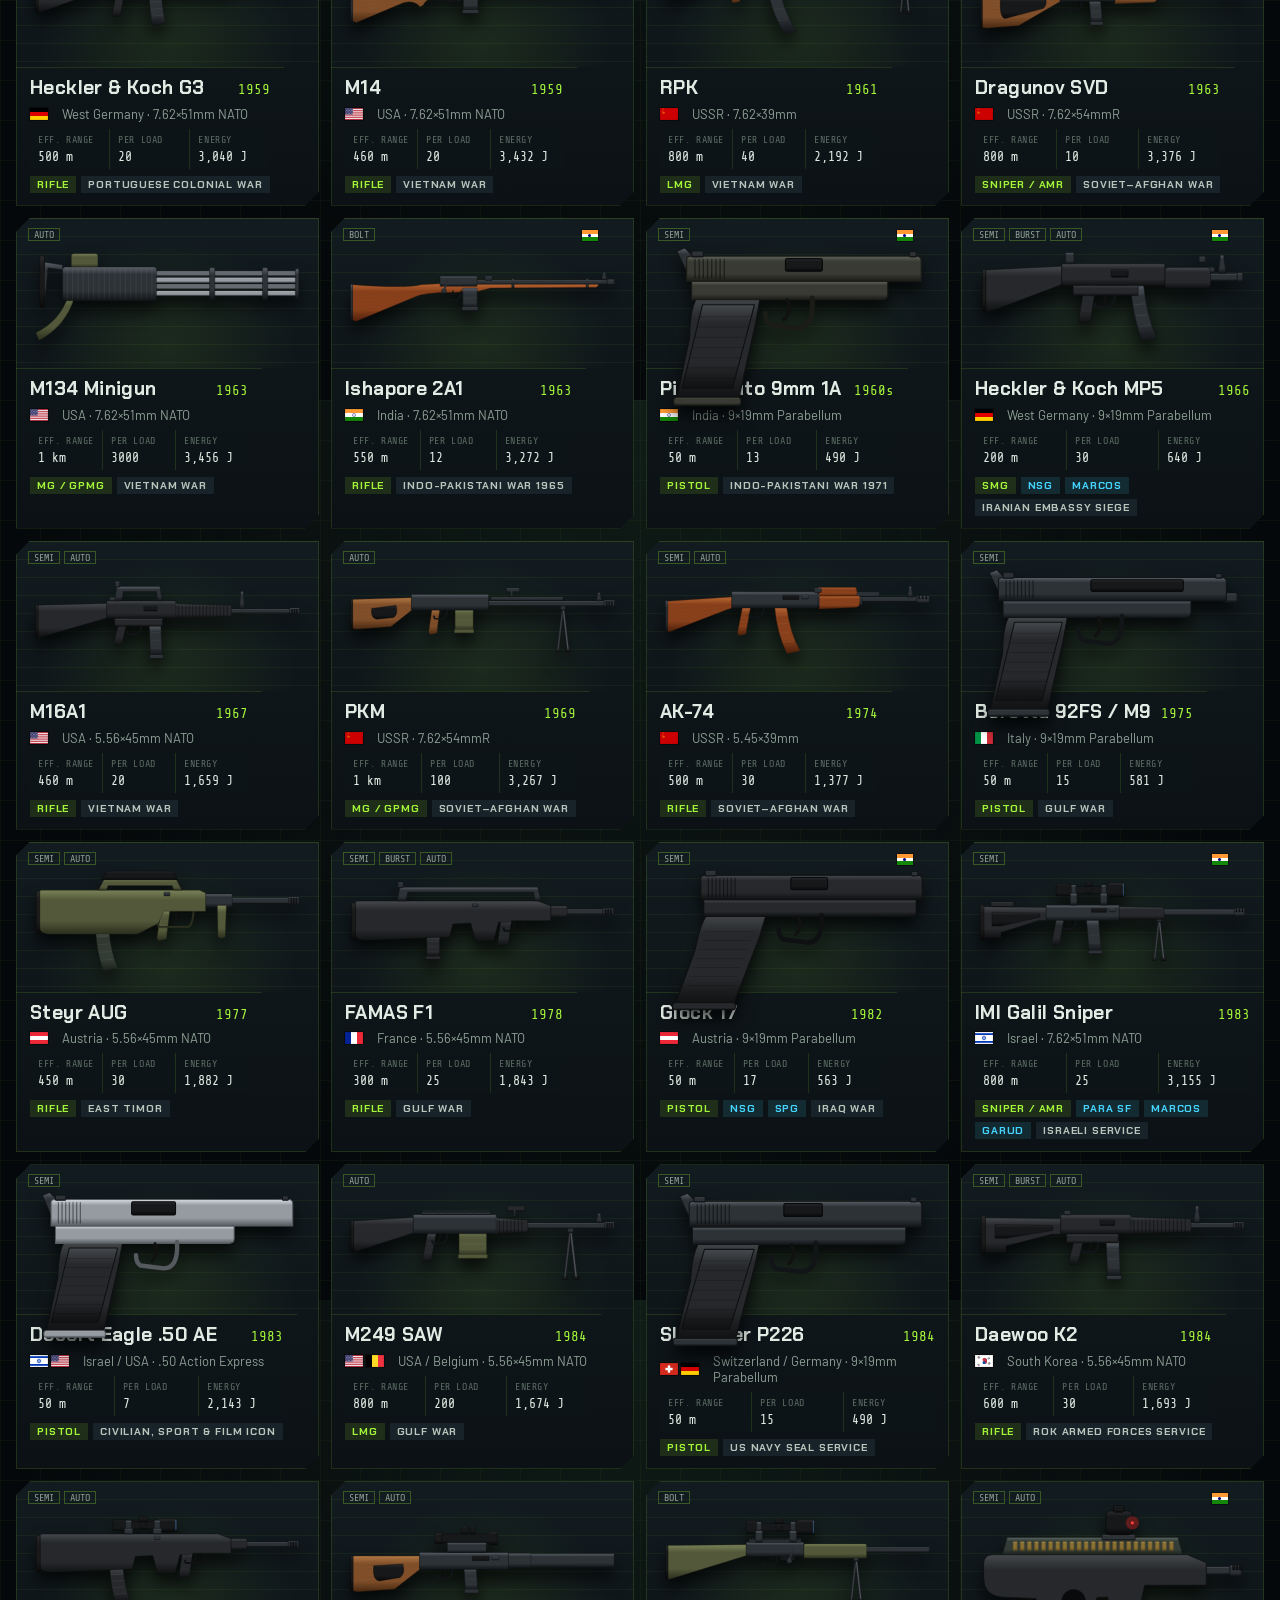
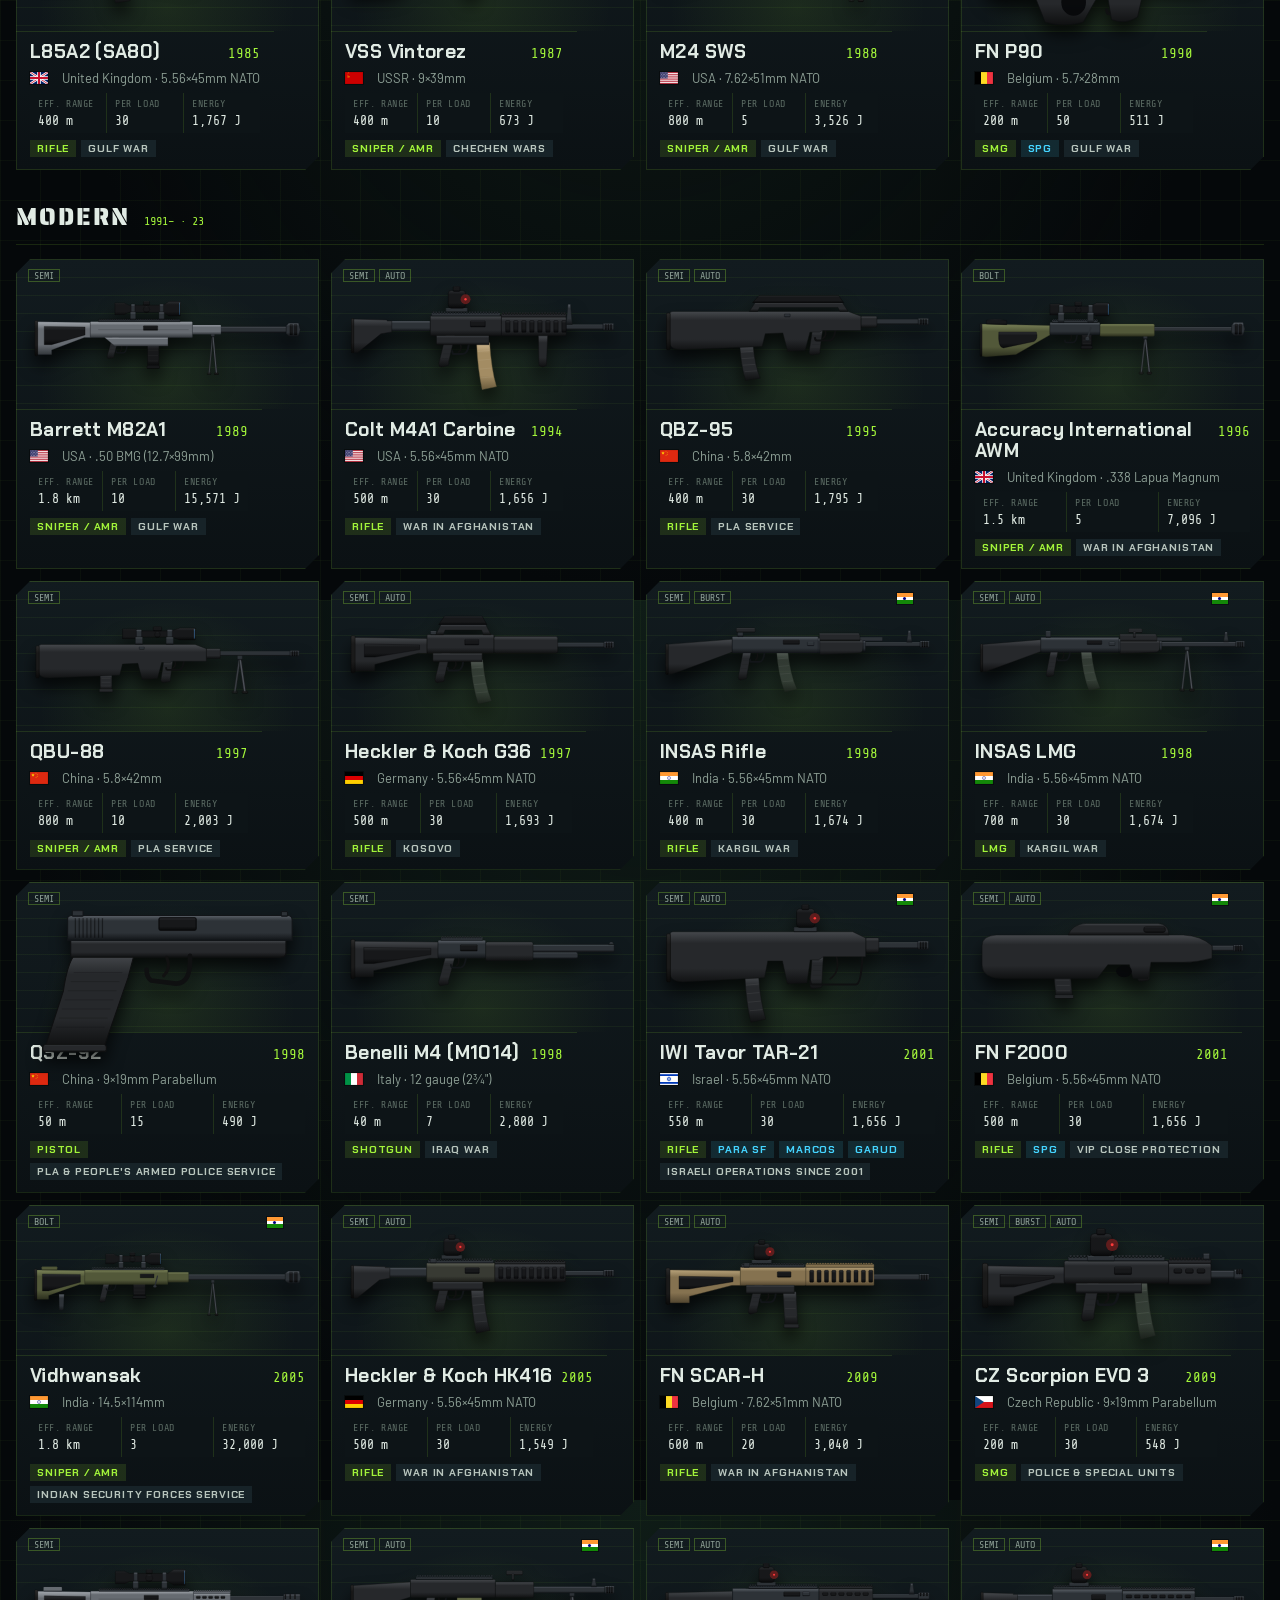
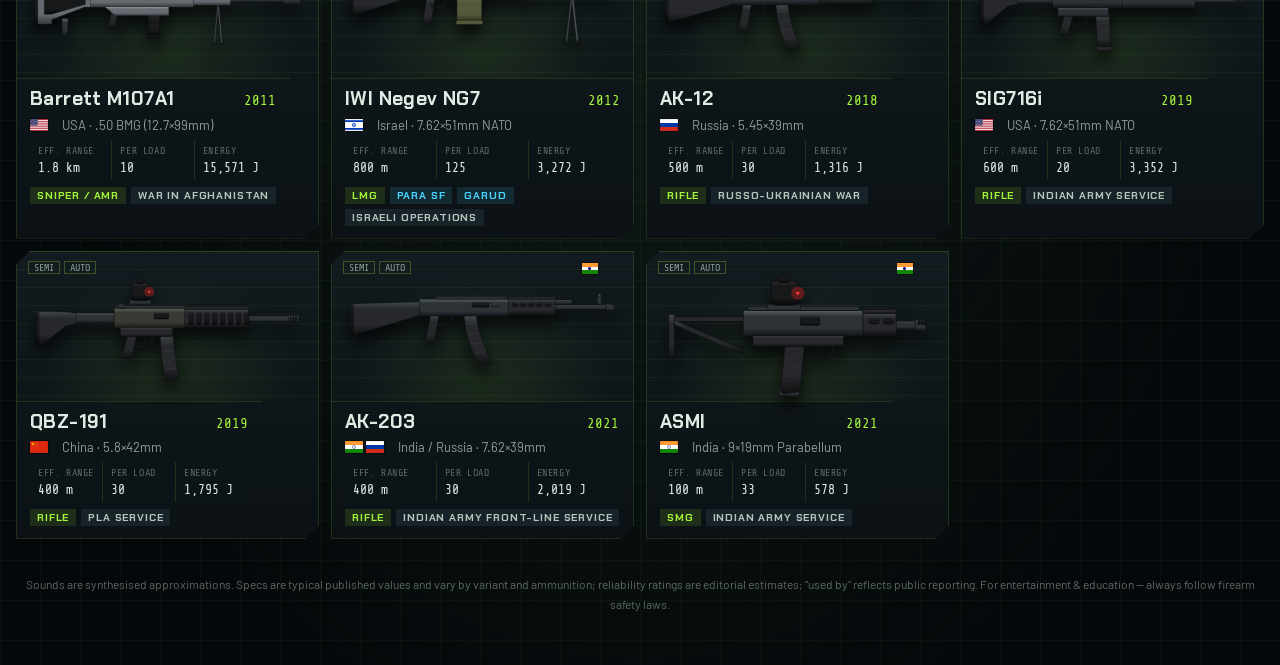
==== commit bf40685b: "Release 1.2.4 (build 8): hide diagnostics and keyboard hints in Settings Co-Authored-By: Claude Opus" ====
--- a/index.html
+++ b/index.html
@@ -252,9 +252,11 @@
         <label class="set sw"><span>Weather effects</span><input type="checkbox" id="s-weather" /></label>
         <label class="set sw"><span>Reduce flashing (photosensitivity)</span><input type="checkbox" id="s-softflash" /></label>
       </div>
-      <p class="set-note" id="cap-note"></p>
-      <p class="set-note" id="ad-note" hidden></p>
-      <p class="set-version" id="app-version"></p>
+      <div id="diag" hidden>
+        <p class="set-note" id="cap-note"></p>
+        <p class="set-note" id="ad-note" hidden></p>
+      </div>
+      <p class="set-version" id="app-version" title="Tap 5 times for diagnostics"></p>
       <p class="set-keys"><b>Keyboard:</b> <kbd>Space</kbd> fire · <kbd>R</kbd> reload · <kbd>M</kbd> mode · <kbd>←</kbd><kbd>→</kbd> switch · <kbd>E</kbd> environment · <kbd>I</kbd> manual · <kbd>F</kbd> fullscreen</p>
     </form>
   </dialog>
--- a/css/app.css
+++ b/css/app.css
@@ -432,6 +432,9 @@
 .set.sw input:checked::after { transform: translateX(20px); background: var(--acc-ink); }
 .set-note { color: var(--muted); font-size: 13px; line-height: 1.5; margin: 10px 0 8px; }
 .set-keys { color: var(--muted); font-size: 12.5px; line-height: 2; margin: 0; }
+/* keyboard shortcuts only matter with a keyboard */
+.native .set-keys { display: none; }
+@media (hover: none) and (pointer: coarse) { .set-keys { display: none; } }
 kbd { font-family: var(--f-mono); font-size: 11px; padding: 1px 6px; box-shadow: inset 0 0 0 1px var(--line-2); background: var(--panel-2); margin: 0 1px; }
 .scene-grid { display: grid; grid-template-columns: repeat(auto-fill, minmax(190px, 1fr)); gap: 10px; }
 .scene-card { --cut: 10px; position: relative; border: 0; padding: 0; height: 120px; overflow: hidden; background: #000; text-align: left; box-shadow: inset 0 0 0 1px var(--line); }
